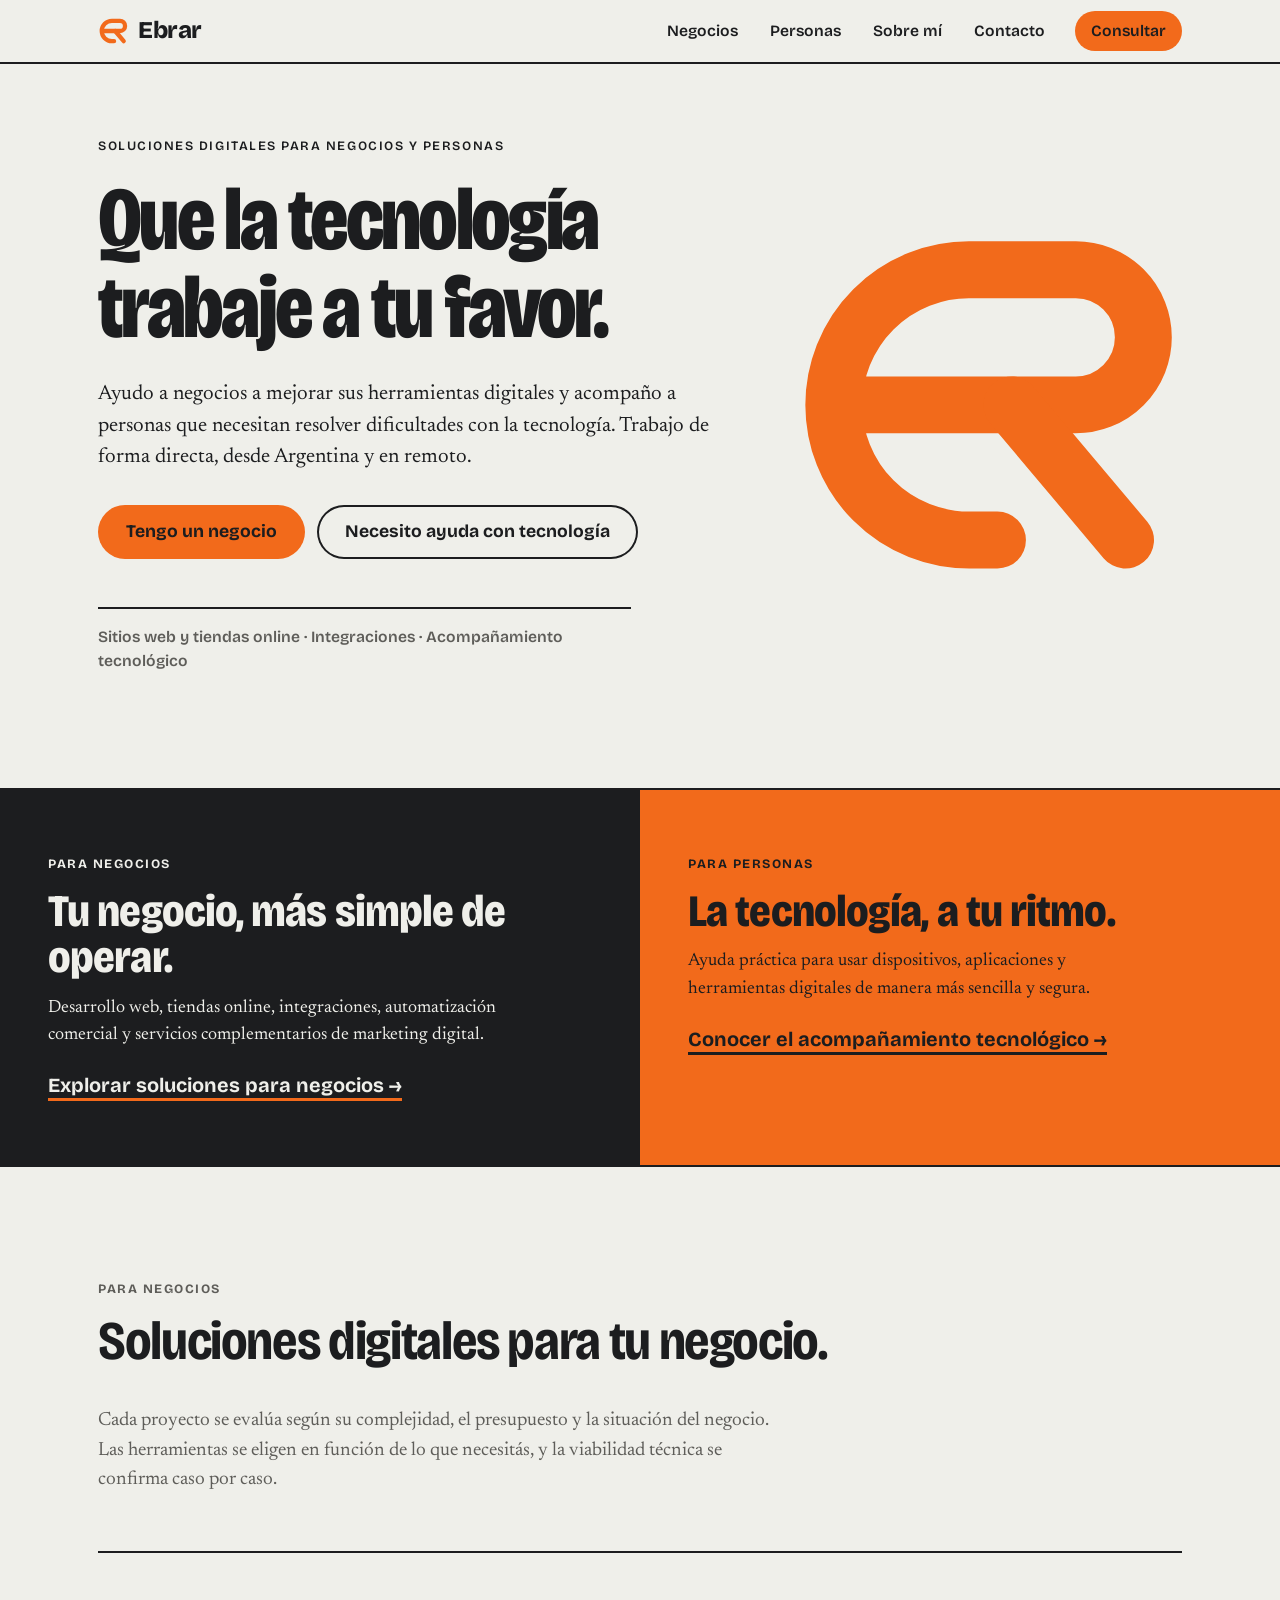
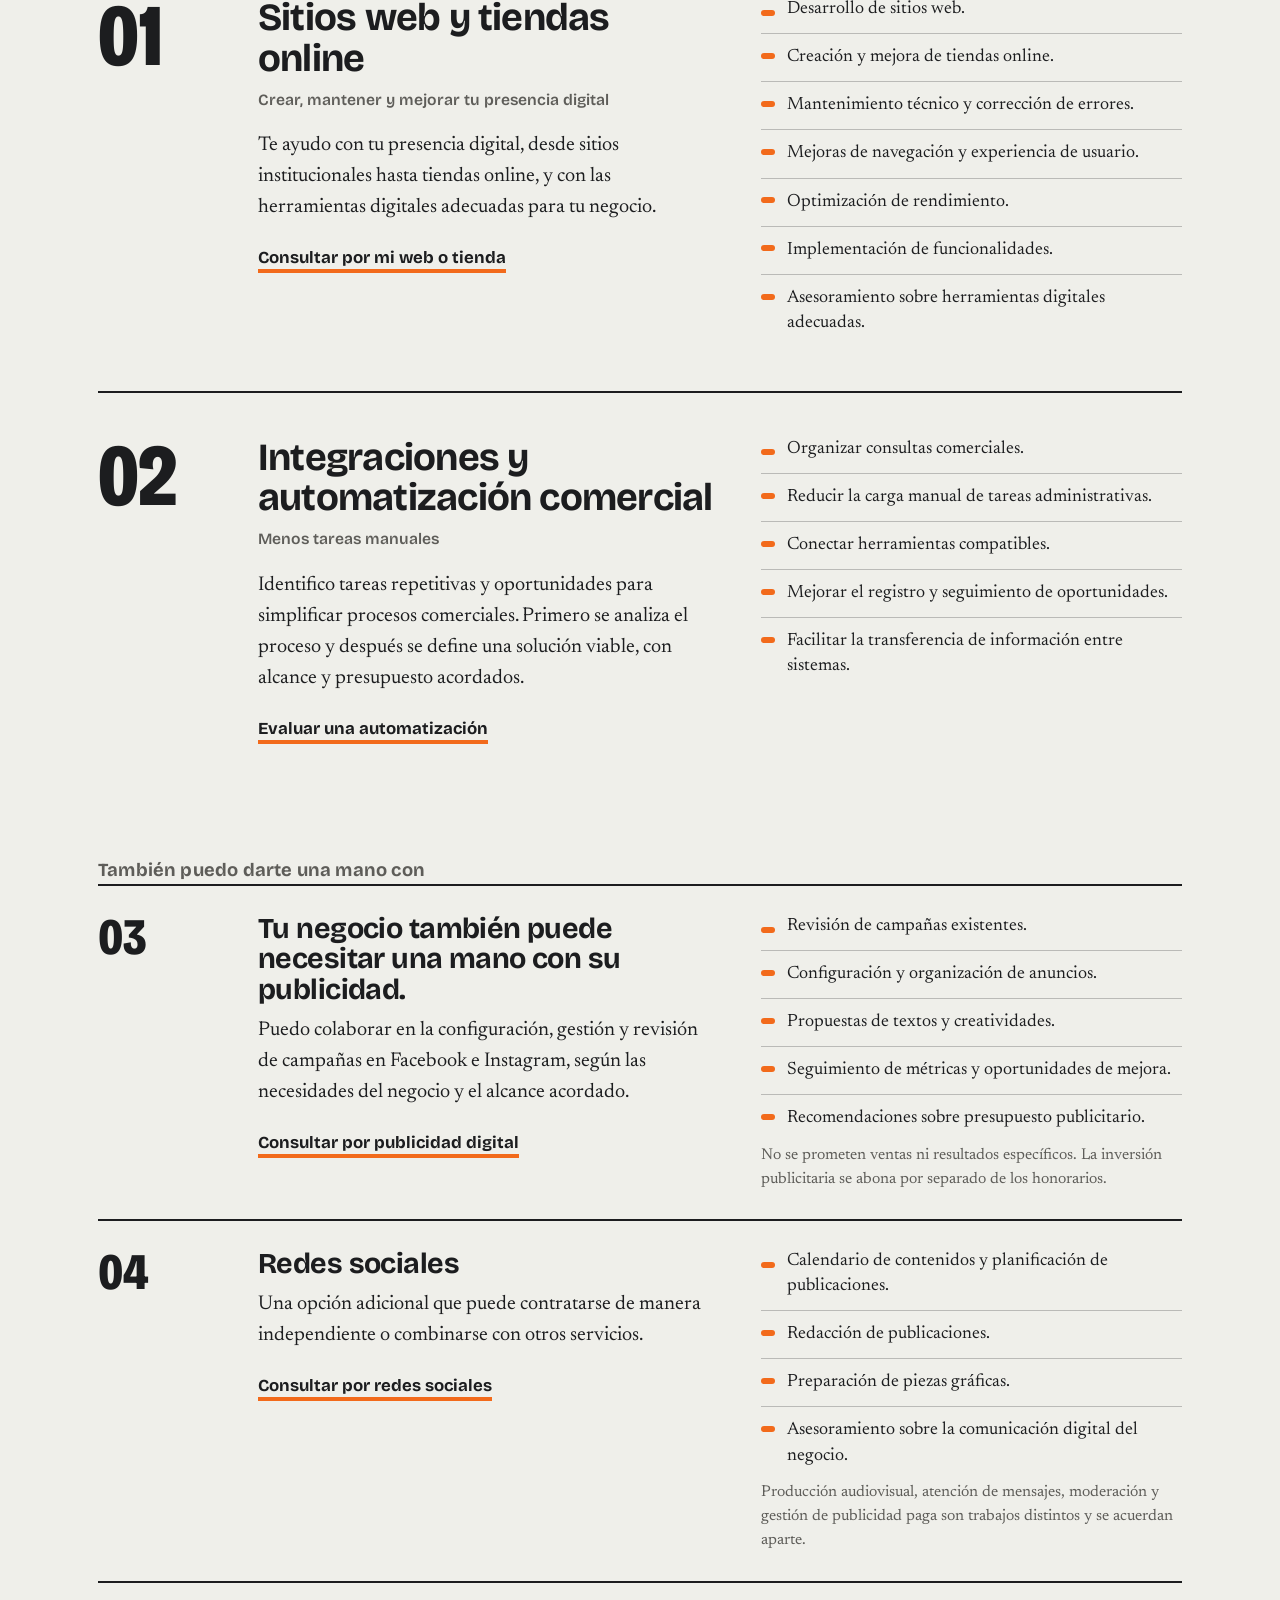
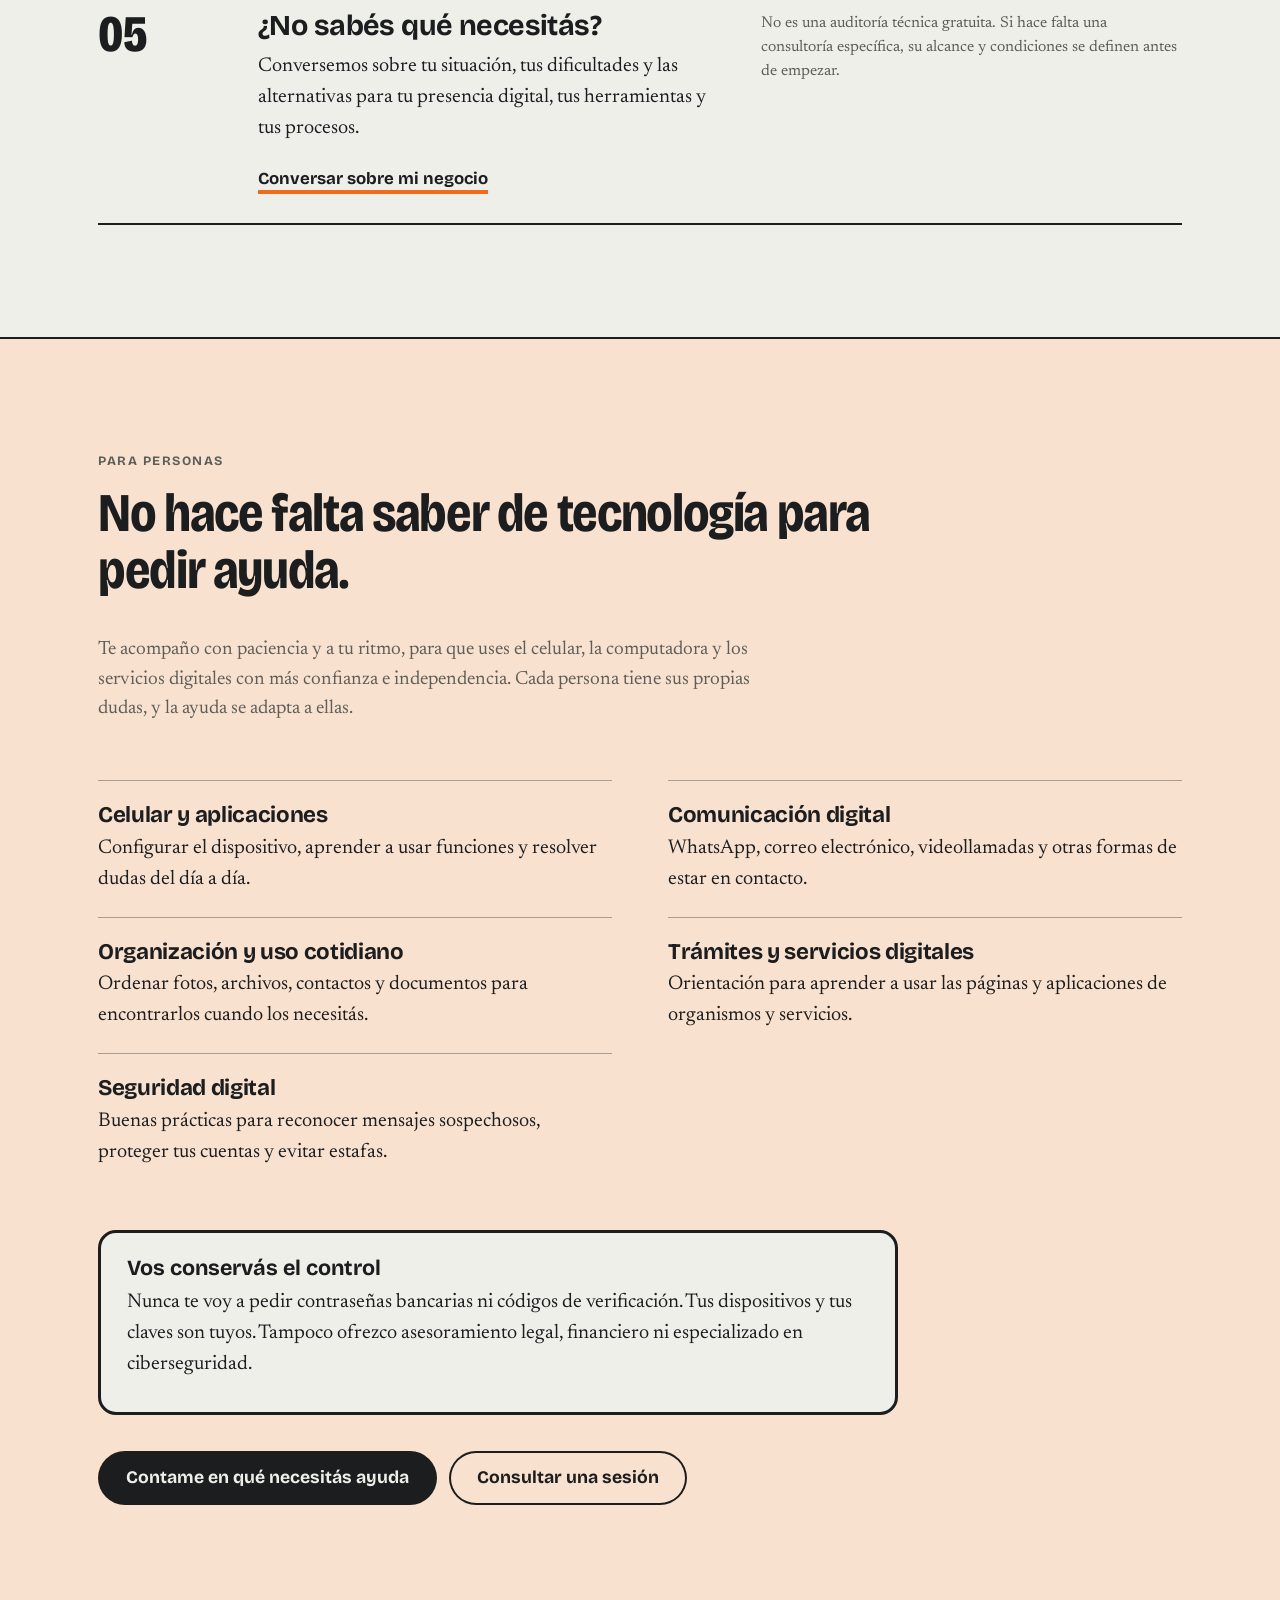
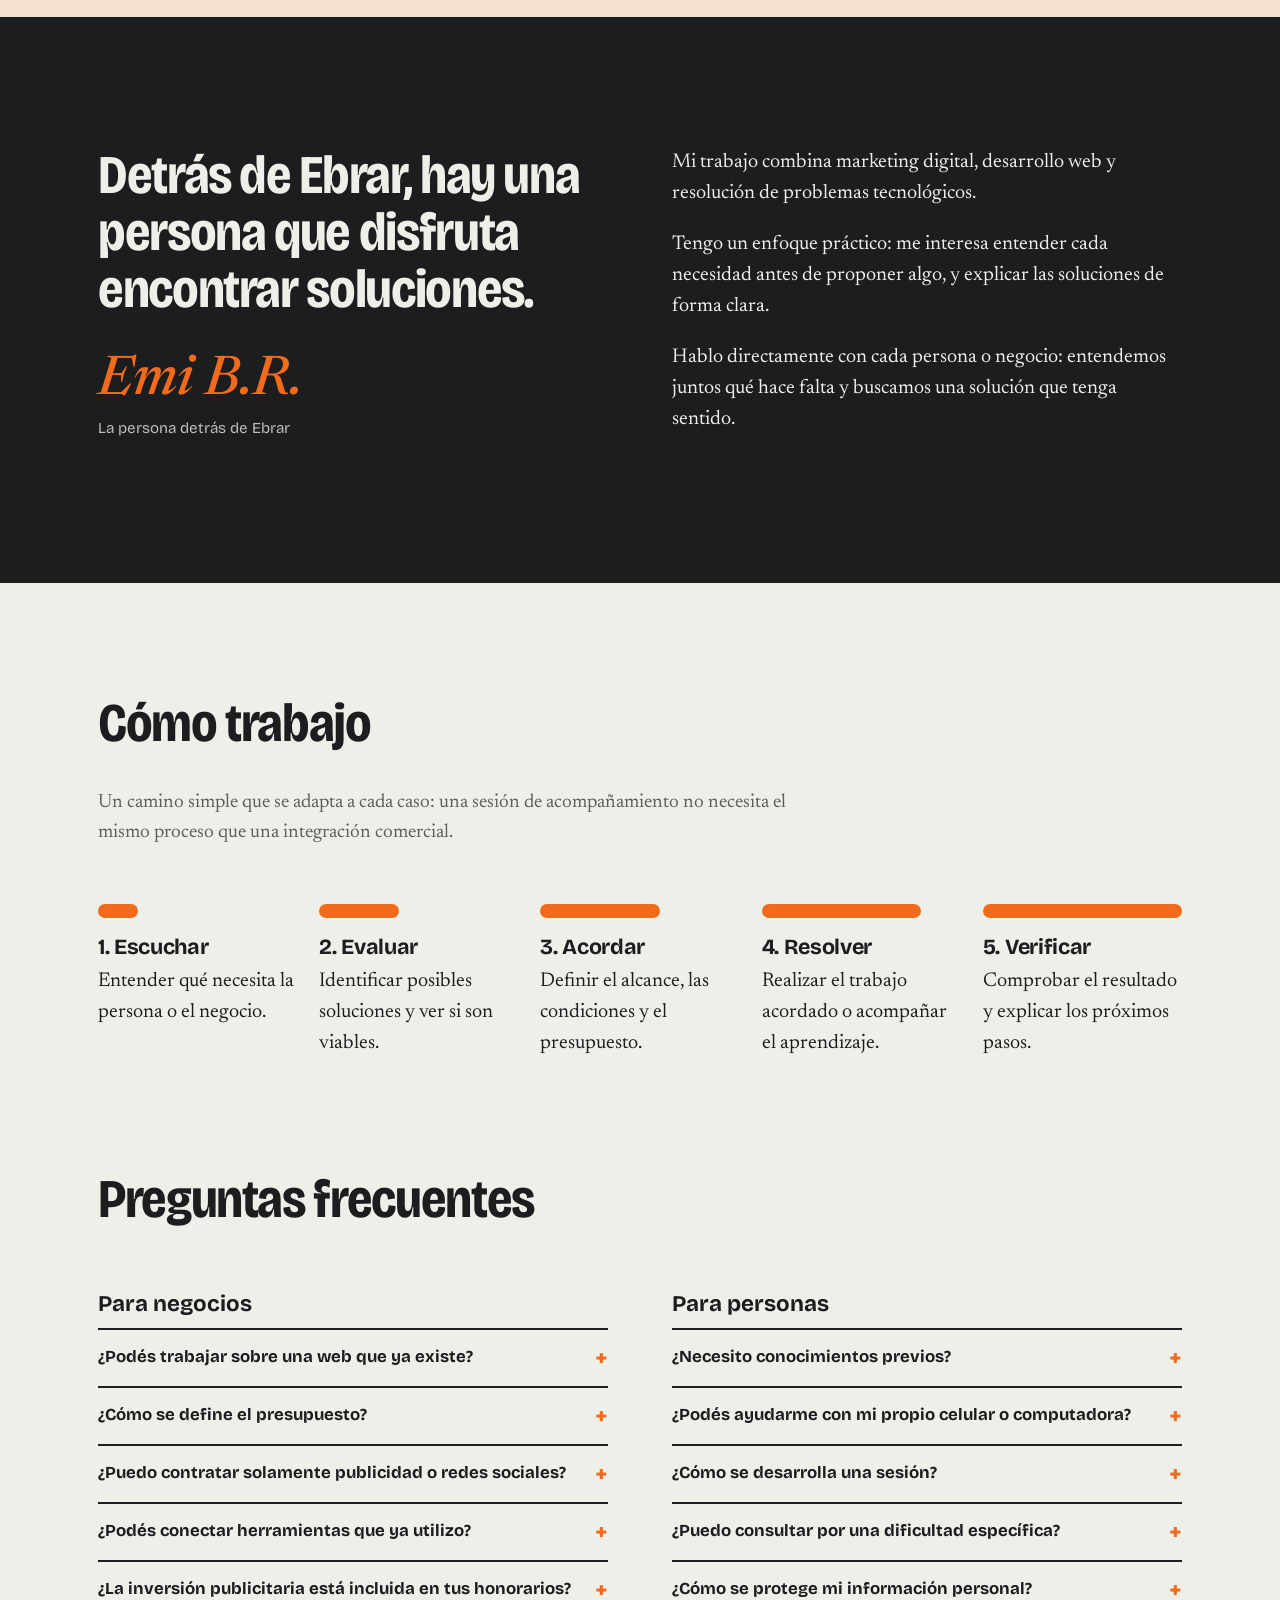
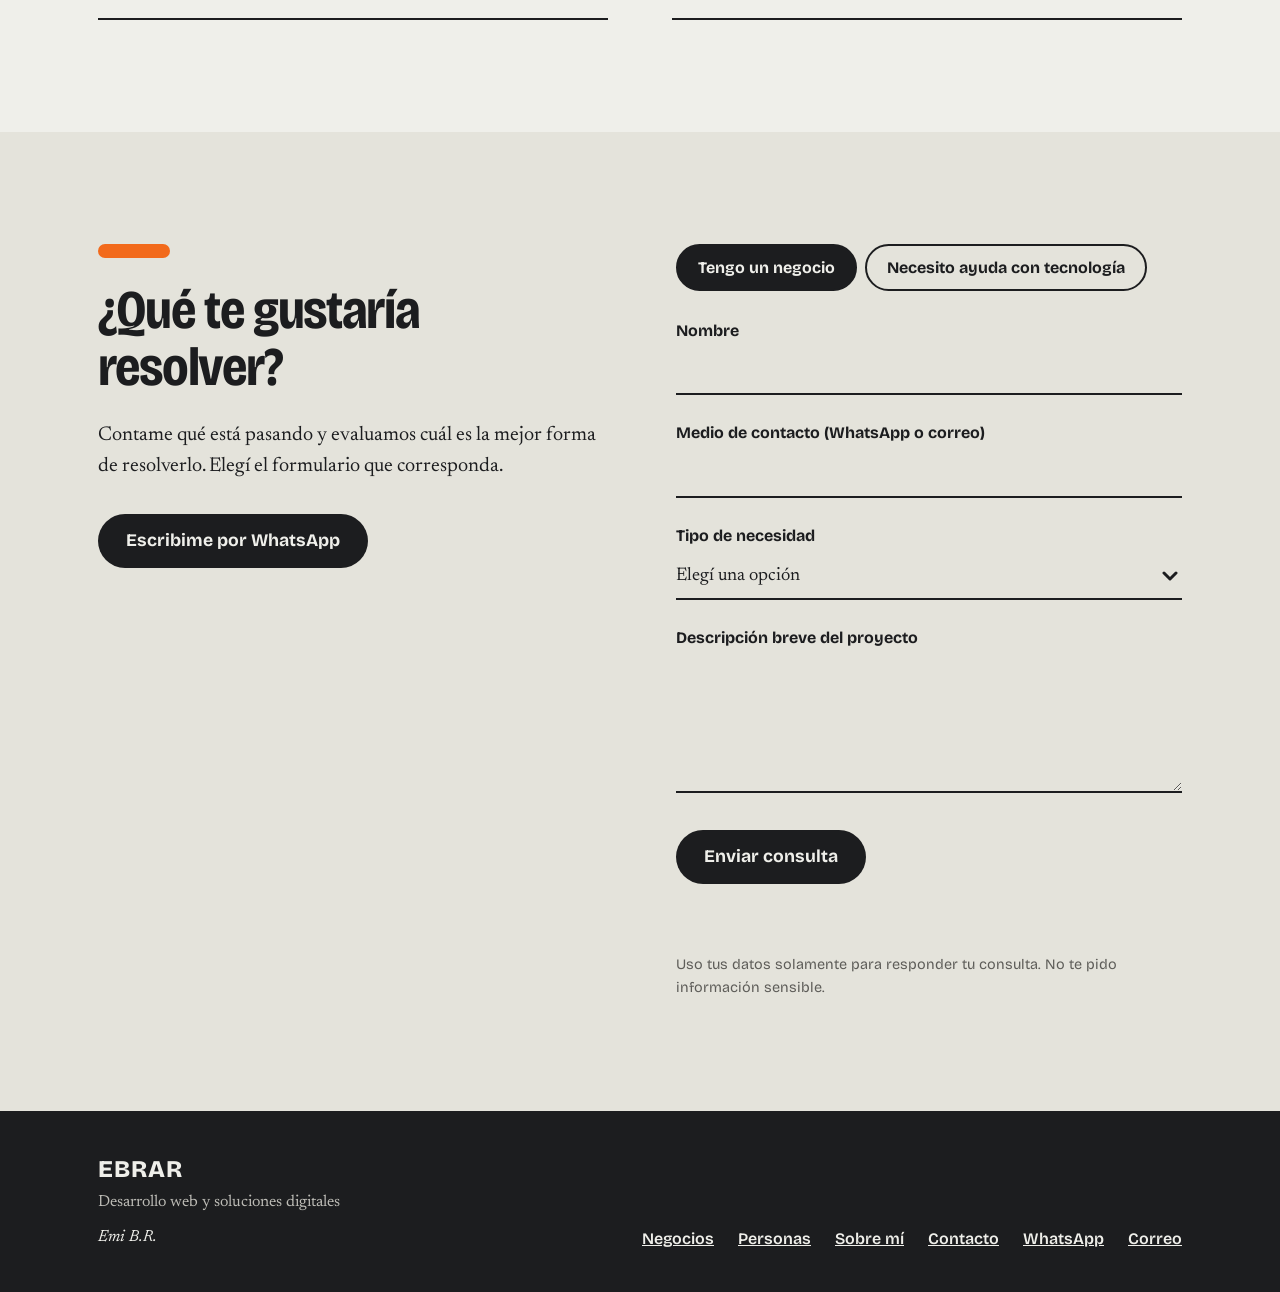
==== index.html @ 5e38d923 "Primer commit - v1" ====
<!doctype html>
<html lang="es-AR">
<head>
  <meta charset="utf-8">
  <meta name="viewport" content="width=device-width, initial-scale=1">
  <title>Ebrar | Desarrollo web y soluciones digitales</title>
  <meta name="description" content="Sitios web, tiendas online, integraciones y automatización comercial para negocios. Acompañamiento tecnológico paciente y respetuoso para personas. Trabajo directo, desde Argentina y en remoto.">
  <meta name="theme-color" content="#EFEFEA">
  <meta name="robots" content="index, follow">
  <!-- Cuando tengas el dominio definitivo, agregá: <link rel="canonical" href="https://tu-dominio"> -->

  <meta property="og:type" content="website">
  <meta property="og:locale" content="es_AR">
  <meta property="og:site_name" content="Ebrar">
  <meta property="og:title" content="Ebrar | Desarrollo web y soluciones digitales">
  <meta property="og:description" content="Que la tecnología trabaje a tu favor. Soluciones digitales para negocios y acompañamiento tecnológico para personas.">
  <meta property="og:image" content="og.png">
  <meta property="og:image:width" content="1200">
  <meta property="og:image:height" content="630">
  <meta name="twitter:card" content="summary_large_image">

  <link rel="icon" type="image/svg+xml" href="logo.svg">

  <link rel="preconnect" href="https://fonts.googleapis.com">
  <link rel="preconnect" href="https://fonts.gstatic.com" crossorigin>
  <link rel="stylesheet" href="https://fonts.googleapis.com/css2?family=Bricolage+Grotesque:opsz,wdth,wght@12..96,75..100,500..800&family=Newsreader:ital,opsz,wght@0,6..72,400..600;1,6..72,400..500&display=swap">
  <link rel="stylesheet" href="styles.css">

  <script type="application/ld+json">
  {
    "@context": "https://schema.org",
    "@type": "ProfessionalService",
    "name": "Ebrar",
    "description": "Desarrollo web y soluciones digitales para negocios, y acompañamiento tecnológico para personas.",
    "areaServed": "AR"
  }
  </script>
</head>
<body>
  <a class="skip" href="#contenido">Saltar al contenido</a>

  <header class="header">
    <div class="wrap header__inner">
      <a class="brand" href="#inicio" aria-label="Ebrar, ir al inicio">
        <svg class="brand__mark" viewBox="-4 10 112 100" aria-hidden="true" focusable="false">
          <g fill="none" stroke="currentColor" stroke-width="16" stroke-linecap="round" stroke-linejoin="round">
            <path d="M56 98H48A38 38 0 0 1 48 22H78A19 19 0 0 1 78 60H12"/>
            <path d="M60 60L92 98"/>
          </g>
        </svg>
        <span class="brand__name">Ebrar</span>
      </a>
      <button class="menu-btn" id="menu-btn" type="button" aria-expanded="false" aria-controls="nav">Menú</button>
      <nav class="nav" id="nav" aria-label="Principal">
        <a class="nav__link" href="#negocios">Negocios</a>
        <a class="nav__link" href="#personas">Personas</a>
        <a class="nav__link" href="#sobre-mi">Sobre mí</a>
        <a class="nav__link" href="#contacto">Contacto</a>
        <a class="nav__link nav__link--cta" href="#contacto">Consultar</a>
      </nav>
    </div>
  </header>

  <main id="contenido">

    <section class="hero wrap" id="inicio" aria-labelledby="titulo-hero">
      <svg class="hero__mark mark" viewBox="-4 10 112 100" aria-hidden="true" focusable="false">
        <g fill="none" stroke="currentColor" stroke-width="16" stroke-linecap="round" stroke-linejoin="round">
          <path class="mark__a" pathLength="1" d="M56 98H48A38 38 0 0 1 48 22H78A19 19 0 0 1 78 60H12"/>
          <path class="mark__b" pathLength="1" d="M60 60L92 98"/>
        </g>
      </svg>

      <div class="hero__text">
        <p class="descriptor">Soluciones digitales para negocios y personas</p>
        <h1 class="hero__title" id="titulo-hero">Que la tecnología trabaje a tu favor.</h1>
        <p class="lede">Ayudo a negocios a mejorar sus herramientas digitales y acompaño a personas que necesitan resolver dificultades con la tecnología. Trabajo de forma directa, desde Argentina y en remoto.</p>
        <div class="hero__ctas">
          <a class="btn btn--primary" href="#negocios">Tengo un negocio</a>
          <a class="btn btn--outline" href="#personas">Necesito ayuda con tecnología</a>
        </div>
        <p class="capabilities">Sitios web y tiendas online · Integraciones · Acompañamiento tecnológico</p>
      </div>
    </section>

    <section class="chooser" aria-label="¿Qué necesitás?">
      <a class="chooser__item chooser__item--biz" href="#negocios">
        <span class="chooser__tag">Para negocios</span>
        <span class="chooser__title">Tu negocio, más simple de operar.</span>
        <span class="chooser__text">Desarrollo web, tiendas online, integraciones, automatización comercial y servicios complementarios de marketing digital.</span>
        <span class="chooser__cta">Explorar soluciones para negocios →</span>
      </a>
      <a class="chooser__item chooser__item--ppl" href="#personas">
        <span class="chooser__tag">Para personas</span>
        <span class="chooser__title">La tecnología, a tu ritmo.</span>
        <span class="chooser__text">Ayuda práctica para usar dispositivos, aplicaciones y herramientas digitales de manera más sencilla y segura.</span>
        <span class="chooser__cta">Conocer el acompañamiento tecnológico →</span>
      </a>
    </section>

    <section class="section" id="negocios" aria-labelledby="titulo-negocios">
      <div class="wrap">
        <p class="kicker">Para negocios</p>
        <h2 class="section__title" id="titulo-negocios">Soluciones digitales para tu negocio.</h2>
        <p class="section__intro">Cada proyecto se evalúa según su complejidad, el presupuesto y la situación del negocio. Las herramientas se eligen en función de lo que necesitás, y la viabilidad técnica se confirma caso por caso.</p>

        <article class="service">
          <p class="service__num" aria-hidden="true">01</p>
          <div class="service__main">
            <h3 class="service__title">Sitios web y tiendas online</h3>
            <p class="service__kind">Crear, mantener y mejorar tu presencia digital</p>
            <p>Te ayudo con tu presencia digital, desde sitios institucionales hasta tiendas online, y con las herramientas digitales adecuadas para tu negocio.</p>
            <a class="link" href="#contacto" data-pick="negocios" data-need="web">Consultar por mi web o tienda</a>
          </div>
          <ul class="service__list" aria-label="Qué puede incluir, según el proyecto">
            <li>Desarrollo de sitios web.</li>
            <li>Creación y mejora de tiendas online.</li>
            <li>Mantenimiento técnico y corrección de errores.</li>
            <li>Mejoras de navegación y experiencia de usuario.</li>
            <li>Optimización de rendimiento.</li>
            <li>Implementación de funcionalidades.</li>
            <li>Asesoramiento sobre herramientas digitales adecuadas.</li>
          </ul>
        </article>

        <article class="service">
          <p class="service__num" aria-hidden="true">02</p>
          <div class="service__main">
            <h3 class="service__title">Integraciones y automatización comercial</h3>
            <p class="service__kind">Menos tareas manuales</p>
            <p>Identifico tareas repetitivas y oportunidades para simplificar procesos comerciales. Primero se analiza el proceso y después se define una solución viable, con alcance y presupuesto acordados.</p>
            <a class="link" href="#contacto" data-pick="negocios" data-need="integraciones">Evaluar una automatización</a>
          </div>
          <ul class="service__list" aria-label="Ejemplos de lo que se puede evaluar">
            <li>Organizar consultas comerciales.</li>
            <li>Reducir la carga manual de tareas administrativas.</li>
            <li>Conectar herramientas compatibles.</li>
            <li>Mejorar el registro y seguimiento de oportunidades.</li>
            <li>Facilitar la transferencia de información entre sistemas.</li>
          </ul>
        </article>

        <h3 class="subhead">También puedo darte una mano con</h3>

        <article class="service service--minor">
          <p class="service__num" aria-hidden="true">03</p>
          <div class="service__main">
            <h3 class="service__title">Tu negocio también puede necesitar una mano con su publicidad.</h3>
            <p>Puedo colaborar en la configuración, gestión y revisión de campañas en Facebook e Instagram, según las necesidades del negocio y el alcance acordado.</p>
            <a class="link" href="#contacto" data-pick="negocios" data-need="publicidad">Consultar por publicidad digital</a>
          </div>
          <div>
            <ul class="service__list" aria-label="Qué puede incluir">
              <li>Revisión de campañas existentes.</li>
              <li>Configuración y organización de anuncios.</li>
              <li>Propuestas de textos y creatividades.</li>
              <li>Seguimiento de métricas y oportunidades de mejora.</li>
              <li>Recomendaciones sobre presupuesto publicitario.</li>
            </ul>
            <p class="fineprint">No se prometen ventas ni resultados específicos. La inversión publicitaria se abona por separado de los honorarios.</p>
          </div>
        </article>

        <article class="service service--minor">
          <p class="service__num" aria-hidden="true">04</p>
          <div class="service__main">
            <h3 class="service__title">Redes sociales</h3>
            <p>Una opción adicional que puede contratarse de manera independiente o combinarse con otros servicios.</p>
            <a class="link" href="#contacto" data-pick="negocios" data-need="redes">Consultar por redes sociales</a>
          </div>
          <div>
            <ul class="service__list" aria-label="Qué puede incluir, según el acuerdo">
              <li>Calendario de contenidos y planificación de publicaciones.</li>
              <li>Redacción de publicaciones.</li>
              <li>Preparación de piezas gráficas.</li>
              <li>Asesoramiento sobre la comunicación digital del negocio.</li>
            </ul>
            <p class="fineprint">Producción audiovisual, atención de mensajes, moderación y gestión de publicidad paga son trabajos distintos y se acuerdan aparte.</p>
          </div>
        </article>

        <article class="service service--minor">
          <p class="service__num" aria-hidden="true">05</p>
          <div class="service__main">
            <h3 class="service__title">¿No sabés qué necesitás?</h3>
            <p>Conversemos sobre tu situación, tus dificultades y las alternativas para tu presencia digital, tus herramientas y tus procesos.</p>
            <a class="link" href="#contacto" data-pick="negocios" data-need="consultoria">Conversar sobre mi negocio</a>
          </div>
          <p class="fineprint">No es una auditoría técnica gratuita. Si hace falta una consultoría específica, su alcance y condiciones se definen antes de empezar.</p>
        </article>
      </div>
    </section>

    <section class="people" id="personas" aria-labelledby="titulo-personas">
      <div class="wrap">
        <p class="kicker">Para personas</p>
        <h2 class="section__title" id="titulo-personas">No hace falta saber de tecnología para pedir ayuda.</h2>
        <p class="section__intro">Te acompaño con paciencia y a tu ritmo, para que uses el celular, la computadora y los servicios digitales con más confianza e independencia. Cada persona tiene sus propias dudas, y la ayuda se adapta a ellas.</p>

        <ul class="topics">
          <li><h3>Celular y aplicaciones</h3><p>Configurar el dispositivo, aprender a usar funciones y resolver dudas del día a día.</p></li>
          <li><h3>Comunicación digital</h3><p>WhatsApp, correo electrónico, videollamadas y otras formas de estar en contacto.</p></li>
          <li><h3>Organización y uso cotidiano</h3><p>Ordenar fotos, archivos, contactos y documentos para encontrarlos cuando los necesitás.</p></li>
          <li><h3>Trámites y servicios digitales</h3><p>Orientación para aprender a usar las páginas y aplicaciones de organismos y servicios.</p></li>
          <li><h3>Seguridad digital</h3><p>Buenas prácticas para reconocer mensajes sospechosos, proteger tus cuentas y evitar estafas.</p></li>
        </ul>

        <div class="control">
          <h3>Vos conservás el control</h3>
          <p>Nunca te voy a pedir contraseñas bancarias ni códigos de verificación. Tus dispositivos y tus claves son tuyos. Tampoco ofrezco asesoramiento legal, financiero ni especializado en ciberseguridad.</p>
          <p id="modalidad-info" hidden></p>
        </div>

        <div class="hero__ctas">
          <a class="btn btn--dark" href="#contacto" data-pick="personas">Contame en qué necesitás ayuda</a>
          <a class="btn btn--outline" href="#contacto" data-pick="personas">Consultar una sesión</a>
        </div>
      </div>
    </section>

    <section class="about" id="sobre-mi" aria-labelledby="titulo-sobre-mi">
      <div class="wrap about__inner">
        <div class="about__head">
          <h2 class="section__title section__title--light" id="titulo-sobre-mi">Detrás de Ebrar, hay una persona que disfruta encontrar soluciones.</h2>
          <p class="signature" aria-label="Emi B.R., la persona detrás de Ebrar">Emi B.R.</p>
          <p class="signature__note">La persona detrás de Ebrar</p>
        </div>
        <div class="about__body">
          <p>Mi trabajo combina marketing digital, desarrollo web y resolución de problemas tecnológicos.</p>
          <p>Tengo un enfoque práctico: me interesa entender cada necesidad antes de proponer algo, y explicar las soluciones de forma clara.</p>
          <p>Hablo directamente con cada persona o negocio: entendemos juntos qué hace falta y buscamos una solución que tenga sentido.</p>
        </div>
      </div>
    </section>

    <section class="section" id="como-trabajo" aria-labelledby="titulo-como">
      <div class="wrap">
        <h2 class="section__title" id="titulo-como">Cómo trabajo</h2>
        <p class="section__intro">Un camino simple que se adapta a cada caso: una sesión de acompañamiento no necesita el mismo proceso que una integración comercial.</p>
        <ol class="steps">
          <li class="step step--1"><span class="step__bar" aria-hidden="true"></span><h3 class="step__title">1. Escuchar</h3><p>Entender qué necesita la persona o el negocio.</p></li>
          <li class="step step--2"><span class="step__bar" aria-hidden="true"></span><h3 class="step__title">2. Evaluar</h3><p>Identificar posibles soluciones y ver si son viables.</p></li>
          <li class="step step--3"><span class="step__bar" aria-hidden="true"></span><h3 class="step__title">3. Acordar</h3><p>Definir el alcance, las condiciones y el presupuesto.</p></li>
          <li class="step step--4"><span class="step__bar" aria-hidden="true"></span><h3 class="step__title">4. Resolver</h3><p>Realizar el trabajo acordado o acompañar el aprendizaje.</p></li>
          <li class="step step--5"><span class="step__bar" aria-hidden="true"></span><h3 class="step__title">5. Verificar</h3><p>Comprobar el resultado y explicar los próximos pasos.</p></li>
        </ol>
      </div>
    </section>

    <section class="faq" id="preguntas" aria-labelledby="titulo-faq">
      <div class="wrap">
        <h2 class="section__title" id="titulo-faq">Preguntas frecuentes</h2>
        <div class="faq__cols">
          <div>
            <h3 class="faq__group">Para negocios</h3>
            <details><summary>¿Podés trabajar sobre una web que ya existe?</summary><p>En general, sí. Primero reviso cómo está hecha y qué necesitás, y te cuento si es viable y con qué alcance.</p></details>
            <details><summary>¿Cómo se define el presupuesto?</summary><p>Después de entender tu necesidad, acordamos alcance y presupuesto antes de empezar. Depende de cada proyecto.</p></details>
            <details><summary>¿Puedo contratar solamente publicidad o redes sociales?</summary><p>Sí. Son servicios adicionales que pueden contratarse por separado o combinarse con otros, según lo que acordemos.</p></details>
            <details><summary>¿Podés conectar herramientas que ya utilizo?</summary><p>Depende de las herramientas, sus permisos y lo que necesites lograr. Lo evalúo con vos y te digo con honestidad si es viable.</p></details>
            <details><summary>¿La inversión publicitaria está incluida en tus honorarios?</summary><p>No. La inversión en anuncios se abona por separado de los honorarios profesionales.</p></details>
          </div>
          <div>
            <h3 class="faq__group">Para personas</h3>
            <details><summary>¿Necesito conocimientos previos?</summary><p>No. Partimos de lo que sabés hoy y avanzamos a tu ritmo.</p></details>
            <details><summary>¿Podés ayudarme con mi propio celular o computadora?</summary><p>Sí, esa es la idea: trabajar con tu dispositivo y tus aplicaciones, para que aprendas a usarlos vos.</p></details>
            <details><summary>¿Cómo se desarrolla una sesión?</summary><p>El contenido se adapta a lo que necesitás. Antes de empezar coordinamos qué querés resolver y cómo vamos a trabajar.</p></details>
            <details><summary>¿Puedo consultar por una dificultad específica?</summary><p>Sí. Contame qué te está pasando y vemos si puedo ayudarte.</p></details>
            <details><summary>¿Cómo se protege mi información personal?</summary><p>Solo te pido los datos mínimos para contactarte. No necesito tus contraseñas ni códigos de verificación, y vos mantenés el control de tus cuentas y dispositivos.</p></details>
          </div>
        </div>
      </div>
    </section>

    <section class="contact" id="contacto" aria-labelledby="titulo-contacto">
      <div class="wrap contact__inner">
        <div class="contact__intro">
          <h2 class="section__title" id="titulo-contacto">¿Qué te gustaría resolver?</h2>
          <p class="contact__text">Contame qué está pasando y evaluamos cuál es la mejor forma de resolverlo. Elegí el formulario que corresponda.</p>
          <a class="btn btn--dark" id="cta-contacto" href="#formulario" hidden>Escribime por WhatsApp</a>
        </div>

        <div class="forms" id="formulario">
          <div class="tabs" role="tablist" aria-label="Tipo de consulta">
            <button class="tab" type="button" role="tab" id="tab-negocios" aria-selected="true" aria-controls="panel-negocios">Tengo un negocio</button>
            <button class="tab" type="button" role="tab" id="tab-personas" aria-selected="false" aria-controls="panel-personas" tabindex="-1">Necesito ayuda con tecnología</button>
          </div>

          <div role="tabpanel" id="panel-negocios" aria-labelledby="tab-negocios">
            <form class="form" id="form-negocios" data-kind="negocios" novalidate>
              <div class="field">
                <label class="field__label" for="negocios-name">Nombre</label>
                <input class="field__input" id="negocios-name" name="name" type="text" autocomplete="name" maxlength="80" required>
                <p class="field__error" id="negocios-e-name" hidden></p>
              </div>
              <div class="field">
                <label class="field__label" for="negocios-contact">Medio de contacto (WhatsApp o correo)</label>
                <input class="field__input" id="negocios-contact" name="contact" type="text" autocomplete="email" maxlength="120" required>
                <p class="field__error" id="negocios-e-contact" hidden></p>
              </div>
              <div class="field">
                <label class="field__label" for="negocios-need">Tipo de necesidad</label>
                <select class="field__input" id="negocios-need" name="need" required>
                  <option value="">Elegí una opción</option>
                  <option value="web">Sitio web o tienda online</option>
                  <option value="integraciones">Integraciones y automatización</option>
                  <option value="publicidad">Publicidad digital</option>
                  <option value="redes">Redes sociales</option>
                  <option value="consultoria">Consultoría digital</option>
                  <option value="otra">Otra necesidad</option>
                </select>
                <p class="field__error" id="negocios-e-need" hidden></p>
              </div>
              <div class="field">
                <label class="field__label" for="negocios-message">Descripción breve del proyecto</label>
                <textarea class="field__input field__input--area" id="negocios-message" name="message" rows="4" maxlength="2000" required></textarea>
                <p class="field__error" id="negocios-e-message" hidden></p>
              </div>
              <div class="trap" aria-hidden="true">
                <label for="negocios-web">No completar este campo</label>
                <input id="negocios-web" name="web" type="text" tabindex="-1" autocomplete="off">
              </div>
              <button class="btn btn--dark" type="submit">Enviar consulta</button>
              <p class="form__status" id="negocios-status" role="status" aria-live="polite"></p>
            </form>
          </div>

          <div role="tabpanel" id="panel-personas" aria-labelledby="tab-personas" hidden>
            <form class="form" id="form-personas" data-kind="personas" novalidate>
              <div class="field">
                <label class="field__label" for="personas-name">Nombre</label>
                <input class="field__input" id="personas-name" name="name" type="text" autocomplete="name" maxlength="80" required>
                <p class="field__error" id="personas-e-name" hidden></p>
              </div>
              <div class="field">
                <label class="field__label" for="personas-contact">Medio de contacto (WhatsApp o correo)</label>
                <input class="field__input" id="personas-contact" name="contact" type="text" autocomplete="email" maxlength="120" required>
                <p class="field__error" id="personas-e-contact" hidden></p>
              </div>
              <div class="field">
                <label class="field__label" for="personas-message">Contame qué dificultad tenés</label>
                <textarea class="field__input field__input--area" id="personas-message" name="message" rows="4" maxlength="2000" required aria-describedby="personas-hint"></textarea>
                <p class="field__hint" id="personas-hint">Por favor, no escribas contraseñas, códigos ni datos bancarios.</p>
                <p class="field__error" id="personas-e-message" hidden></p>
              </div>
              <div class="field" id="modalidad-field" hidden>
                <label class="field__label" for="personas-mode">Modalidad preferida</label>
                <select class="field__input" id="personas-mode" name="mode"><option value="">Sin preferencia</option></select>
              </div>
              <div class="trap" aria-hidden="true">
                <label for="personas-web">No completar este campo</label>
                <input id="personas-web" name="web" type="text" tabindex="-1" autocomplete="off">
              </div>
              <button class="btn btn--dark" type="submit">Enviar consulta</button>
              <p class="form__status" id="personas-status" role="status" aria-live="polite"></p>
            </form>
          </div>
          <p class="field__hint">Uso tus datos solamente para responder tu consulta. No te pido información sensible.</p>
        </div>
      </div>
    </section>

  </main>

  <footer class="footer">
    <div class="wrap footer__inner">
      <div>
        <p class="footer__brand">EBRAR</p>
        <p>Desarrollo web y soluciones digitales</p>
        <p class="footer__sign">Emi B.R.</p>
      </div>
      <nav class="footer__nav" aria-label="Pie de página">
        <a href="#negocios">Negocios</a>
        <a href="#personas">Personas</a>
        <a href="#sobre-mi">Sobre mí</a>
        <a href="#contacto">Contacto</a>
        <a href="#" id="foot-wa" hidden rel="noopener" target="_blank">WhatsApp</a>
        <a href="#" id="foot-mail" hidden>Correo</a>
      </nav>
    </div>
  </footer>

  <script src="config.js"></script>
  <script src="main.js"></script>
</body>
</html>
---- styles.css ----
/* Ebrar — landing editorial. Sin dependencias, sin build. */

:root {
  --paper: #EFEFEA;
  --ink: #1C1D1F;
  --orange: #F26A1B;
  --muted: #5E5D59;
  --muted-on-ink: #BDBCB6;
  --line: rgba(28, 29, 31, 0.9);

  --font-display: "Bricolage Grotesque", "Arial Narrow", system-ui, sans-serif;
  --font-text: "Newsreader", Georgia, "Times New Roman", serif;

  --gutter: clamp(20px, 5vw, 48px);
  --maxw: 1180px;
  --header-h: 64px;
  --focus: var(--ink);
}

*, *::before, *::after { box-sizing: border-box; }

html {
  scroll-behavior: smooth;
  scroll-padding-top: calc(var(--header-h) + 12px);
  -webkit-text-size-adjust: 100%;
}

body {
  margin: 0;
  background: var(--paper);
  color: var(--ink);
  font-family: var(--font-text);
  font-size: 1.1875rem;
  line-height: 1.55;
  text-rendering: optimizeLegibility;
  -webkit-font-smoothing: antialiased;
}

p { margin: 0 0 1em; }
h1, h2, h3 { margin: 0; font-family: var(--font-display); font-weight: 700; line-height: 1.05; }
ul, ol { margin: 0; padding: 0; list-style: none; }
a { color: inherit; }

:focus-visible {
  outline: 3px solid var(--focus);
  outline-offset: 3px;
  border-radius: 2px;
}

.wrap {
  width: 100%;
  max-width: var(--maxw);
  margin-inline: auto;
  padding-inline: var(--gutter);
}

.skip {
  position: absolute;
  left: 12px;
  top: -80px;
  z-index: 100;
  padding: 10px 16px;
  background: var(--ink);
  color: var(--paper);
  font-family: var(--font-display);
}
.skip:focus { top: 12px; }

/* ---------- Encabezado ---------- */

.header {
  position: sticky;
  top: 0;
  z-index: 50;
  height: var(--header-h);
  background: var(--paper);
  border-bottom: 2px solid var(--ink);
}

.header__inner {
  height: 100%;
  display: flex;
  align-items: center;
  justify-content: space-between;
  gap: 12px;
}

.brand {
  display: inline-flex;
  align-items: center;
  gap: 10px;
  text-decoration: none;
  color: var(--orange);
}
.brand__mark { width: 30px; height: 28px; flex: none; }
.brand__name {
  font-family: var(--font-display);
  font-weight: 800;
  font-size: 1.5rem;
  letter-spacing: -0.02em;
  color: var(--ink);
}

.nav { display: flex; align-items: center; gap: clamp(12px, 3vw, 28px); }
.nav__link {
  font-family: var(--font-display);
  font-weight: 600;
  font-size: 0.98rem;
  text-decoration: none;
  white-space: nowrap;
  padding: 6px 2px;
}
.nav__link:hover { text-decoration: underline; text-underline-offset: 5px; text-decoration-thickness: 2px; }
.nav__link--cta {
  background: var(--orange);
  padding: 8px 16px;
  border-radius: 999px;
}
.nav__link--cta:hover { background: var(--ink); color: var(--paper); text-decoration: none; }

/* ---------- Botones y enlaces ---------- */

.btn {
  display: inline-block;
  font-family: var(--font-display);
  font-weight: 700;
  font-size: 1.1rem;
  line-height: 1;
  text-decoration: none;
  padding: 18px 28px;
  border: 0;
  border-radius: 999px;
  cursor: pointer;
  transition: background-color 0.15s ease, color 0.15s ease;
}
.btn--primary { background: var(--orange); color: var(--ink); }
.btn--primary:hover { background: var(--ink); color: var(--paper); }
.btn--dark { background: var(--ink); color: var(--paper); }
.btn--dark:hover { background: #3B3C40; color: var(--paper); }
.btn[disabled] { opacity: 0.55; cursor: not-allowed; }
.btn[disabled]:hover { background: var(--ink); color: var(--paper); }

.link {
  display: inline-block;
  font-family: var(--font-display);
  font-weight: 700;
  font-size: 1.05rem;
  text-decoration: underline;
  text-decoration-color: var(--orange);
  text-decoration-thickness: 4px;
  text-underline-offset: 6px;
}
.link:hover { text-decoration-color: var(--ink); }

/* ---------- Hero ---------- */

.hero {
  display: grid;
  gap: 28px;
  padding-top: clamp(28px, 6vw, 72px);
  padding-bottom: clamp(56px, 9vw, 120px);
}

.hero__mark {
  width: clamp(120px, 30vw, 190px);
  color: var(--orange);
}

.descriptor {
  margin-bottom: 20px;
  font-family: var(--font-display);
  font-weight: 600;
  font-size: 0.8rem;
  letter-spacing: 0.12em;
  text-transform: uppercase;
}

.hero__title {
  font-size: clamp(2.7rem, 10.5vw, 6.4rem);
  font-weight: 800;
  font-variation-settings: "wdth" 80;
  letter-spacing: -0.03em;
  line-height: 0.98;
  margin-bottom: 28px;
}

.lede { max-width: 34em; font-size: 1.3rem; line-height: 1.5; margin-bottom: 32px; }

.capabilities {
  margin: 48px 0 0;
  padding-top: 16px;
  border-top: 2px solid var(--ink);
  max-width: 34em;
  font-family: var(--font-display);
  font-weight: 600;
  font-size: 0.98rem;
  color: var(--muted);
}

/* La marca se dibuja una sola vez al cargar. */
.mark__a, .mark__b {
  stroke-dasharray: 1 2;
  stroke-dashoffset: 1.1;
  animation: draw 1.3s cubic-bezier(0.6, 0.05, 0.2, 1) forwards;
}
.mark__b { animation-delay: 0.85s; }

@keyframes draw {
  to { stroke-dashoffset: 0; }
}

/* ---------- Secciones comunes ---------- */

.section { padding-block: clamp(56px, 9vw, 112px); }

.section__title {
  font-size: clamp(1.9rem, 5.2vw, 3.4rem);
  font-variation-settings: "wdth" 85;
  letter-spacing: -0.025em;
  max-width: 17em;
  margin-bottom: clamp(32px, 6vw, 64px);
}
.section__title--light { color: var(--paper); margin-bottom: 24px; }

/* ---------- Servicios ---------- */

.service {
  display: grid;
  gap: 20px;
  padding-block: 32px;
  border-top: 2px solid var(--ink);
}
.service:last-of-type { border-bottom: 2px solid var(--ink); }

.service__num {
  margin: 0;
  font-family: var(--font-display);
  font-weight: 800;
  font-size: clamp(3rem, 9vw, 5.5rem);
  font-variation-settings: "wdth" 80;
  line-height: 0.9;
}

.service__title { font-size: clamp(1.7rem, 4vw, 2.4rem); margin-bottom: 10px; letter-spacing: -0.02em; }
.service__kind { font-family: var(--font-display); font-weight: 600; font-size: 0.98rem; color: var(--muted); margin-bottom: 18px; }
.service__main p:not(.service__kind) { max-width: 30em; }

.service__list li {
  padding: 11px 0 11px 26px;
  border-top: 1px solid rgba(28, 29, 31, 0.25);
  position: relative;
  font-size: 1.08rem;
  line-height: 1.4;
}
.service__list li:first-child { border-top: 0; padding-top: 0; }
.service__list li::before {
  content: "";
  position: absolute;
  left: 0;
  top: 1.05em;
  width: 14px;
  height: 6px;
  border-radius: 6px;
  background: var(--orange);
}
.service__list li:first-child::before { top: 0.7em; }

.fineprint {
  max-width: 40em;
  margin: 28px 0 0;
  font-size: 1rem;
  color: var(--muted);
}

/* ---------- Sobre mí ---------- */

.about {
  background: var(--ink);
  color: var(--paper);
  padding-block: clamp(64px, 10vw, 128px);
  --focus: var(--orange);
}
.about__inner { display: grid; gap: 36px; }

.signature {
  margin: 36px 0 0;
  font-family: var(--font-text);
  font-style: italic;
  font-weight: 500;
  font-size: clamp(2.2rem, 7vw, 3.4rem);
  line-height: 1;
  color: var(--orange);
}
.signature__note { margin: 8px 0 0; font-family: var(--font-display); font-size: 0.95rem; color: var(--muted-on-ink); }

.about__body { max-width: 31em; }
.about__body p { font-size: 1.25rem; }

/* ---------- Cómo trabajo ---------- */

.steps { display: grid; gap: 36px; }
.step__bar {
  display: block;
  height: 14px;
  border-radius: 14px;
  background: var(--orange);
  margin-bottom: 18px;
}
.step--1 .step__bar { width: 25%; }
.step--2 .step__bar { width: 50%; }
.step--3 .step__bar { width: 75%; }
.step--4 .step__bar { width: 100%; }
.step__title { font-size: 1.6rem; letter-spacing: -0.015em; margin-bottom: 8px; }
.step p { margin: 0; max-width: 20em; }

/* ---------- Contacto ---------- */

.contact {
  background: #E4E3DB;
  color: var(--ink);
  padding-block: clamp(56px, 9vw, 112px);
}
.contact__inner { display: grid; gap: 48px; }
.contact .section__title { margin-bottom: 24px; }
.contact .section__title::before {
  content: "";
  display: block;
  width: 72px;
  height: 14px;
  margin-bottom: 24px;
  border-radius: 14px;
  background: var(--orange);
}
.contact__text { max-width: 28em; font-size: 1.25rem; }
.contact__intro .btn { margin-top: 12px; }

.form { display: grid; gap: 26px; align-content: start; }

.field__label {
  display: block;
  margin-bottom: 4px;
  font-family: var(--font-display);
  font-weight: 700;
  font-size: 1rem;
}

.field__input {
  width: 100%;
  padding: 10px 0;
  border: 0;
  border-bottom: 2px solid var(--ink);
  border-radius: 0;
  background: transparent;
  color: var(--ink);
  font: inherit;
  font-size: 1.15rem;
  line-height: 1.4;
}
.field__input--area { resize: vertical; min-height: 7.5em; }
.field__input:focus-visible { outline: 3px solid var(--ink); outline-offset: 4px; }
.field__input[aria-invalid="true"] { border-bottom-style: dashed; }

select.field__input {
  -webkit-appearance: none;
  appearance: none;
  padding-right: 32px;
  background-image: url("data:image/svg+xml,%3Csvg xmlns='http://www.w3.org/2000/svg' width='16' height='10' viewBox='0 0 16 10'%3E%3Cpath d='M2 2l6 6 6-6' fill='none' stroke='%231C1D1F' stroke-width='3' stroke-linecap='round' stroke-linejoin='round'/%3E%3C/svg%3E");
  background-repeat: no-repeat;
  background-position: right 4px center;
}
select.field__input option { background: var(--paper); color: var(--ink); }

.field__error {
  margin: 6px 0 0;
  font-family: var(--font-display);
  font-weight: 700;
  font-size: 0.95rem;
}

.trap {
  position: absolute;
  left: -9999px;
  width: 1px;
  height: 1px;
  overflow: hidden;
}

.form .btn { justify-self: start; }

.form__status { margin: 0; min-height: 1.5em; font-family: var(--font-display); font-weight: 600; font-size: 1.02rem; }
.form__status[data-state="success"], .form__status[data-state="error"] {
  padding: 12px 16px;
  border: 3px solid var(--ink);
}

/* ---------- Pie ---------- */

.footer { background: var(--ink); color: var(--paper); padding-block: 40px; --focus: var(--orange); }
.footer__inner { display: grid; gap: 28px; }
.footer p { margin: 0 0 2px; font-size: 1rem; color: var(--muted-on-ink); }
.footer .footer__brand { font-family: var(--font-display); font-weight: 800; font-size: 1.5rem; letter-spacing: 0.04em; color: var(--paper); }
.footer .footer__sign { margin-top: 10px; font-style: italic; color: var(--paper); }
.footer__nav { display: flex; flex-wrap: wrap; gap: 8px 24px; align-content: start; }
.footer__nav a { font-family: var(--font-display); font-weight: 600; font-size: 1rem; }

/* ---------- Escritorio ---------- */

@media (min-width: 760px) {
  body { font-size: 1.25rem; }

  .hero { grid-template-columns: minmax(0, 1.6fr) minmax(0, 1fr); align-items: center; gap: 48px; }
  .hero__text { grid-column: 1; grid-row: 1; }
  .hero__mark { grid-column: 2; grid-row: 1; width: 100%; max-width: 460px; justify-self: end; }

  .service { grid-template-columns: 120px minmax(0, 1.1fr) minmax(0, 1fr); gap: 40px; padding-block: 44px; }
  .service__list li { font-size: 1.12rem; }

  .about__inner { grid-template-columns: minmax(0, 1fr) minmax(0, 1fr); gap: 64px; align-items: start; }

  .steps { grid-template-columns: repeat(4, 1fr); gap: 28px; }

  .contact__inner { grid-template-columns: minmax(0, 1fr) minmax(0, 1fr); gap: 72px; align-items: start; }

  .footer__inner { grid-template-columns: 1fr auto; align-items: end; }
}

/* ---------- Preferencias del sistema ---------- */

@media (prefers-reduced-motion: reduce) {
  html { scroll-behavior: auto; }
  .mark__a, .mark__b { animation: none; stroke-dasharray: none; stroke-dashoffset: 0; }
  .btn { transition: none; }
}

@media print {
  .header, .skip { display: none; }
  .mark__a, .mark__b { animation: none; stroke-dasharray: none; stroke-dashoffset: 0; }
}

/* ============================================================
   Recorridos Negocios / Personas (v2)
   ============================================================ */
:root { --tint: #F8E1CF; }

/* Menú móvil */
.menu-btn {
  display: none;
  font-family: var(--font-display);
  font-weight: 700;
  font-size: 0.98rem;
  padding: 10px 18px;
  min-height: 44px;
  background: transparent;
  color: var(--ink);
  border: 2px solid var(--ink);
  border-radius: 999px;
  cursor: pointer;
}
@media (max-width: 880px) {
  .menu-btn { display: inline-block; }
  .nav {
    display: none;
    position: absolute;
    top: 100%;
    left: 0; right: 0;
    flex-direction: column;
    align-items: stretch;
    gap: 0;
    padding: 8px var(--gutter) 20px;
    background: var(--paper);
    border-bottom: 2px solid var(--ink);
  }
  .nav.is-open { display: flex; }
  .nav__link { font-size: 1.15rem; padding: 14px 2px; border-bottom: 1px solid rgba(28,29,31,.2); }
  .nav__link--cta { margin-top: 16px; text-align: center; border-bottom: 0; padding: 14px 16px; }
}

/* Hero */
.hero__title { font-size: clamp(2.5rem, 9.6vw, 5.6rem); }
.hero__ctas { display: flex; flex-wrap: wrap; gap: 12px; }
.btn--outline { background: transparent; color: var(--ink); box-shadow: inset 0 0 0 2px var(--ink); }
.btn--outline:hover { background: var(--ink); color: var(--paper); }

/* Selector de necesidades */
.chooser { display: grid; border-block: 2px solid var(--ink); }
.chooser__item {
  display: flex; flex-direction: column; gap: 14px;
  padding: clamp(32px, 6vw, 64px) var(--gutter);
  text-decoration: none; color: var(--ink);
  transition: background-color .15s ease, color .15s ease;
}
.chooser__item--biz { background: var(--ink); color: var(--paper); }
.chooser__item--biz:hover { background: #34353a; }
.chooser__item--ppl { background: var(--orange); }
.chooser__item--ppl:hover { background: #ff7c33; }
.chooser__tag { font-family: var(--font-display); font-weight: 700; font-size: .8rem; letter-spacing: .12em; text-transform: uppercase; }
.chooser__title { font-family: var(--font-display); font-weight: 800; font-size: clamp(1.8rem, 4.6vw, 2.8rem); line-height: 1.03; letter-spacing: -.02em; font-variation-settings: "wdth" 85; }
.chooser__text { max-width: 26em; font-size: 1.12rem; }
.chooser__cta { margin-top: 6px; font-family: var(--font-display); font-weight: 700; text-decoration: underline; text-decoration-thickness: 3px; text-underline-offset: 6px; }
.chooser__item--biz .chooser__cta { text-decoration-color: var(--orange); }
.chooser__item:focus-visible { outline-offset: -6px; outline-color: var(--paper); }
.chooser__item--ppl:focus-visible { outline-color: var(--ink); }
@media (min-width: 760px) { .chooser { grid-template-columns: 1fr 1fr; } }

/* Encabezados de sección */
.kicker { margin: 0 0 14px; font-family: var(--font-display); font-weight: 700; font-size: .8rem; letter-spacing: .12em; text-transform: uppercase; color: var(--muted); }
.section__intro { max-width: 36em; margin: calc(-1 * clamp(8px, 3vw, 28px)) 0 clamp(28px, 5vw, 56px); font-size: 1.2rem; color: var(--muted); }
.subhead { margin: clamp(40px, 7vw, 72px) 0 4px; font-size: 1.15rem; letter-spacing: .01em; color: var(--muted); }

/* Servicios complementarios */
.service--minor { padding-block: 28px; }
.service--minor .service__num { font-size: clamp(2rem, 6vw, 3.2rem); }
.service--minor .service__title { font-size: clamp(1.35rem, 3vw, 1.8rem); }
.service--minor .fineprint { margin-top: 14px; font-size: .98rem; }
.service .fineprint { margin-top: 0; }
.service:not(.service--minor):last-of-type { border-bottom: 0; }
article.service:last-of-type { border-bottom: 2px solid var(--ink); }

/* Personas */
.people { background: var(--tint); padding-block: clamp(56px, 9vw, 112px); border-block: 2px solid var(--ink); }
.people .section__title { max-width: 15em; }
.topics { display: grid; gap: 0; margin-bottom: 40px; }
.topics li { padding: 22px 0; border-top: 1px solid rgba(28,29,31,.35); }
.topics h3 { font-size: 1.4rem; letter-spacing: -.015em; margin-bottom: 6px; }
.topics p { margin: 0; max-width: 28em; }
@media (min-width: 760px) { .topics { grid-template-columns: 1fr 1fr; column-gap: 56px; } }
.control { margin-bottom: 36px; padding: 24px 26px; border: 3px solid var(--ink); border-radius: 18px; background: var(--paper); max-width: 40em; }
.control h3 { font-size: 1.35rem; margin-bottom: 8px; }
.control p { margin: 0 0 8px; }
.control p:last-child { margin-bottom: 0; }
.btn--dark.btn--on-tint:hover { background: #3B3C40; }

/* Pasos (5) */
.steps { gap: 36px; }
.step--5 .step__bar { width: 100%; }
.step--1 .step__bar { width: 20%; }
.step--2 .step__bar { width: 40%; }
.step--3 .step__bar { width: 60%; }
.step--4 .step__bar { width: 80%; }
@media (min-width: 760px) { .steps { grid-template-columns: repeat(5, 1fr); gap: 22px; } .step__title { font-size: 1.35rem; } }

/* Preguntas frecuentes */
.faq { padding-block: 0 clamp(56px, 9vw, 112px); }
.faq__cols { display: grid; gap: 40px; }
@media (min-width: 760px) { .faq__cols { grid-template-columns: 1fr 1fr; gap: 64px; } }
.faq__group { font-size: 1.4rem; margin-bottom: 12px; }
details { border-top: 2px solid var(--ink); }
details:last-child { border-bottom: 2px solid var(--ink); }
summary { cursor: pointer; list-style: none; display: flex; justify-content: space-between; gap: 16px; padding: 16px 0; min-height: 44px; font-family: var(--font-display); font-weight: 700; font-size: 1.05rem; line-height: 1.25; }
summary::-webkit-details-marker { display: none; }
summary::after { content: "+"; font-size: 1.5rem; line-height: 1; color: var(--orange); font-weight: 800; }
details[open] summary::after { content: "–"; }
details p { margin: 0 0 16px; max-width: 34em; font-size: 1.05rem; color: var(--muted); }

/* Contacto con pestañas */
.tabs { display: flex; flex-wrap: wrap; gap: 8px; margin-bottom: 28px; }
.tab { font-family: var(--font-display); font-weight: 700; font-size: 1rem; padding: 12px 20px; min-height: 44px; background: transparent; color: var(--ink); border: 2px solid var(--ink); border-radius: 999px; cursor: pointer; }
.tab[aria-selected="true"] { background: var(--ink); color: var(--paper); }
.field__hint { margin: 6px 0 0; font-family: var(--font-display); font-size: .9rem; color: var(--muted); }
.forms > .field__hint { margin-top: 20px; }
.contact__intro .btn[hidden] { display: none; }
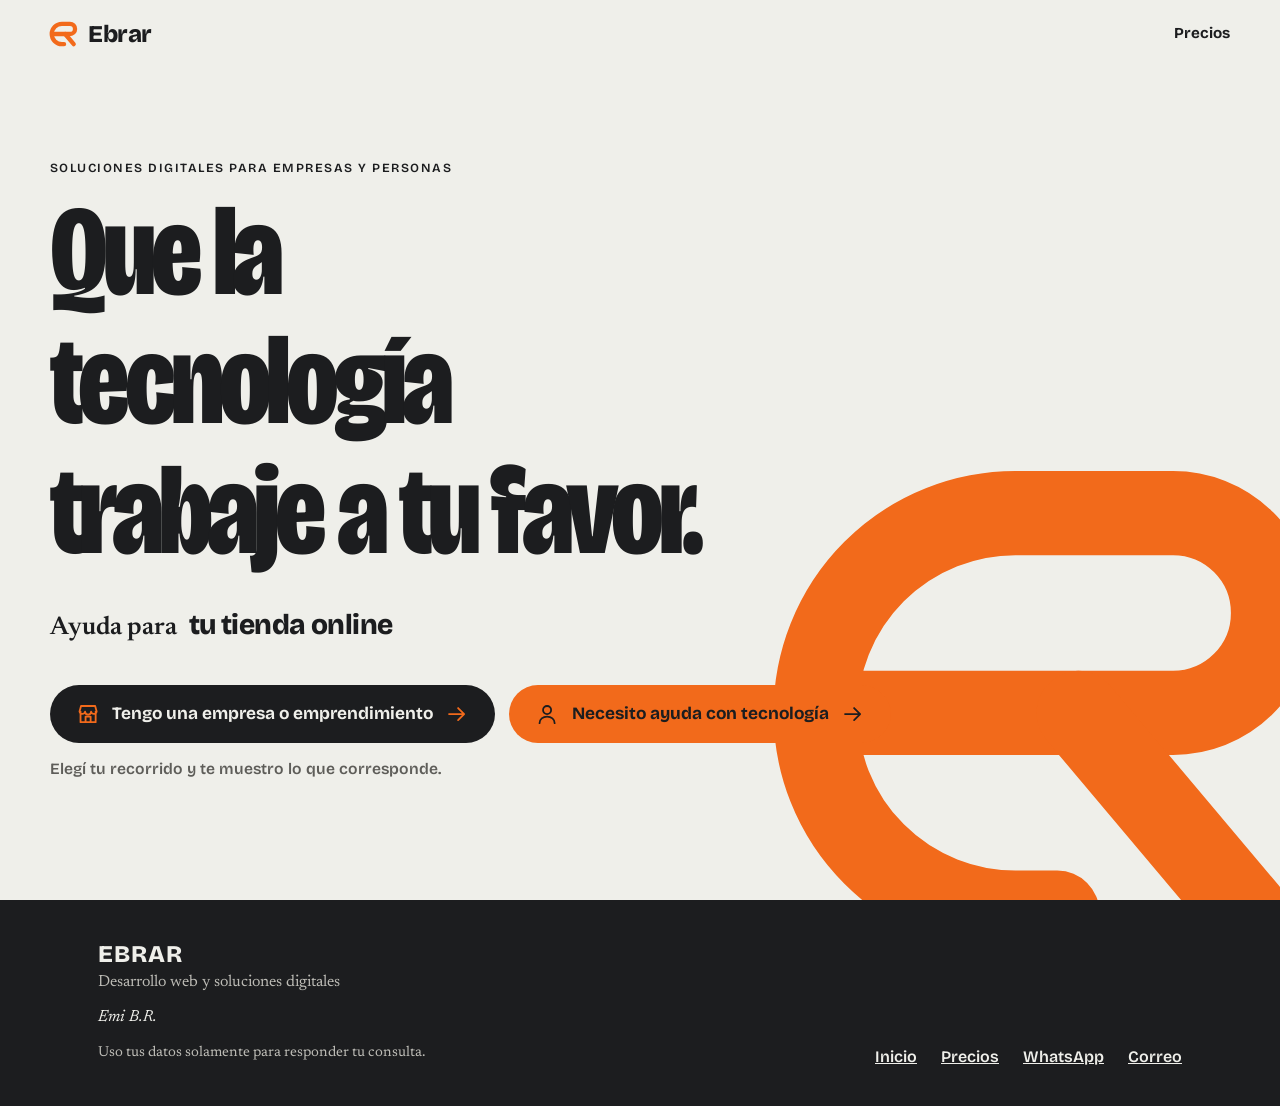
==== commit 12d83b52: "Nuevo estilo general" ====
--- a/index.html
+++ b/index.html
@@ -1,385 +1,194 @@
 <!doctype html>
 <html lang="es-AR">
 <head>
-  <meta charset="utf-8">
-  <meta name="viewport" content="width=device-width, initial-scale=1">
-  <title>Ebrar | Desarrollo web y soluciones digitales</title>
-  <meta name="description" content="Sitios web, tiendas online, integraciones y automatización comercial para negocios. Acompañamiento tecnológico paciente y respetuoso para personas. Trabajo directo, desde Argentina y en remoto.">
-  <meta name="theme-color" content="#EFEFEA">
-  <meta name="robots" content="index, follow">
-  <!-- Cuando tengas el dominio definitivo, agregá: <link rel="canonical" href="https://tu-dominio"> -->
-
-  <meta property="og:type" content="website">
-  <meta property="og:locale" content="es_AR">
-  <meta property="og:site_name" content="Ebrar">
-  <meta property="og:title" content="Ebrar | Desarrollo web y soluciones digitales">
-  <meta property="og:description" content="Que la tecnología trabaje a tu favor. Soluciones digitales para negocios y acompañamiento tecnológico para personas.">
-  <meta property="og:image" content="og.png">
-  <meta property="og:image:width" content="1200">
-  <meta property="og:image:height" content="630">
-  <meta name="twitter:card" content="summary_large_image">
-
-  <link rel="icon" type="image/svg+xml" href="logo.svg">
-
-  <link rel="preconnect" href="https://fonts.googleapis.com">
-  <link rel="preconnect" href="https://fonts.gstatic.com" crossorigin>
-  <link rel="stylesheet" href="https://fonts.googleapis.com/css2?family=Bricolage+Grotesque:opsz,wdth,wght@12..96,75..100,500..800&family=Newsreader:ital,opsz,wght@0,6..72,400..600;1,6..72,400..500&display=swap">
-  <link rel="stylesheet" href="styles.css">
-
-  <script type="application/ld+json">
-  {
-    "@context": "https://schema.org",
-    "@type": "ProfessionalService",
-    "name": "Ebrar",
-    "description": "Desarrollo web y soluciones digitales para negocios, y acompañamiento tecnológico para personas.",
-    "areaServed": "AR"
-  }
-  </script>
+<meta charset="utf-8">
+<meta name="viewport" content="width=device-width, initial-scale=1">
+<title>Ebrar | Desarrollo web y soluciones digitales</title>
+<meta name="description" content="Sitios web, tiendas online, integraciones y automatización comercial para empresas y emprendimientos. Acompañamiento tecnológico paciente y respetuoso para personas. Trabajo directo, desde Argentina y en remoto.">
+<meta name="theme-color" content="#EFEFEA">
+<meta name="robots" content="index, follow">
+<!-- Cuando tengas el dominio definitivo, agregá: <link rel="canonical" href="https://tu-dominio"> -->
+<meta property="og:type" content="website">
+<meta property="og:locale" content="es_AR">
+<meta property="og:site_name" content="Ebrar">
+<meta property="og:title" content="Ebrar | Desarrollo web y soluciones digitales">
+<meta property="og:description" content="Que la tecnología trabaje a tu favor. Soluciones digitales para empresas y acompañamiento tecnológico para personas.">
+<meta property="og:image" content="og.png">
+<meta property="og:image:width" content="1200">
+<meta property="og:image:height" content="630">
+<meta name="twitter:card" content="summary_large_image">
+<link rel="icon" type="image/svg+xml" href="logo.svg">
+<link rel="preconnect" href="https://fonts.googleapis.com">
+<link rel="preconnect" href="https://fonts.gstatic.com" crossorigin>
+<link rel="stylesheet" href="https://fonts.googleapis.com/css2?family=Bricolage+Grotesque:opsz,wdth,wght@12..96,75..100,500..800&family=Newsreader:ital,opsz,wght@0,6..72,400..600;1,6..72,400..500&display=swap">
+<link rel="stylesheet" href="styles.css">
+<script type="application/ld+json">
+{"@context":"https://schema.org","@type":"ProfessionalService","name":"Ebrar","description":"Desarrollo web y soluciones digitales para empresas y emprendimientos, y acompañamiento tecnológico para personas.","areaServed":"AR"}
+</script>
 </head>
 <body>
-  <a class="skip" href="#contenido">Saltar al contenido</a>
+<a class="skip" href="#contenido">Saltar al contenido</a>
 
-  <header class="header">
-    <div class="wrap header__inner">
-      <a class="brand" href="#inicio" aria-label="Ebrar, ir al inicio">
-        <svg class="brand__mark" viewBox="-4 10 112 100" aria-hidden="true" focusable="false">
-          <g fill="none" stroke="currentColor" stroke-width="16" stroke-linecap="round" stroke-linejoin="round">
-            <path d="M56 98H48A38 38 0 0 1 48 22H78A19 19 0 0 1 78 60H12"/>
-            <path d="M60 60L92 98"/>
-          </g>
-        </svg>
-        <span class="brand__name">Ebrar</span>
-      </a>
-      <button class="menu-btn" id="menu-btn" type="button" aria-expanded="false" aria-controls="nav">Menú</button>
-      <nav class="nav" id="nav" aria-label="Principal">
-        <a class="nav__link" href="#negocios">Negocios</a>
-        <a class="nav__link" href="#personas">Personas</a>
-        <a class="nav__link" href="#sobre-mi">Sobre mí</a>
-        <a class="nav__link" href="#contacto">Contacto</a>
-        <a class="nav__link nav__link--cta" href="#contacto">Consultar</a>
-      </nav>
+<svg width="0" height="0" style="position:absolute" aria-hidden="true" focusable="false"><defs>
+<symbol id="i-phone" viewBox="0 0 24 24"><rect x="7" y="2" width="10" height="20" rx="2.5"/><path d="M11 18.5h2"/></symbol>
+<symbol id="i-chat" viewBox="0 0 24 24"><path d="M4 5h16v11H9.5L5 20v-4H4z"/><path d="M8 9.5h8M8 12.5h5"/></symbol>
+<symbol id="i-folder" viewBox="0 0 24 24"><path d="M3 6.5h6l2 2.5h10V19H3z"/><circle cx="9" cy="14" r="1.6"/><path d="M12 17.5l3-3 3 3"/></symbol>
+<symbol id="i-doc" viewBox="0 0 24 24"><path d="M6 3h8.5L19 7.5V21H6z"/><path d="M14 3v5h5M9.5 14.5l2 2 3.5-4"/></symbol>
+<symbol id="i-shield" viewBox="0 0 24 24"><path d="M12 3l8 3v6c0 5-3.4 8-8 9-4.6-1-8-4-8-9V6z"/><path d="M8.5 12l2.5 2.5 4.5-5"/></symbol>
+<symbol id="i-store" viewBox="0 0 24 24"><path d="M3.5 9.5L5 4h14l1.5 5.5M4.5 9.5V20h15V9.5M9.5 20v-5.5h5V20M3.5 9.5a2.8 2.8 0 0 0 5.5 0 2.8 2.8 0 0 0 6 0 2.8 2.8 0 0 0 5.5 0"/></symbol>
+<symbol id="i-user" viewBox="0 0 24 24"><circle cx="12" cy="8" r="4"/><path d="M4.5 21c0-4 3.4-6.5 7.5-6.5s7.5 2.5 7.5 6.5"/></symbol>
+<symbol id="i-arrow" viewBox="0 0 24 24"><path d="M4 12h15M13 6l6 6-6 6"/></symbol>
+<symbol id="i-ear" viewBox="0 0 24 24"><path d="M5 5h14v10h-7l-4 4v-4H5z"/><path d="M9 9h6"/></symbol>
+<symbol id="i-search" viewBox="0 0 24 24"><circle cx="10.5" cy="10.5" r="6"/><path d="M15 15l5.5 5.5"/></symbol>
+<symbol id="i-bolt" viewBox="0 0 24 24"><path d="M13 2.5L4.5 13.5H11l-1 8 8.5-11H12z"/></symbol>
+<symbol id="i-check" viewBox="0 0 24 24"><circle cx="12" cy="12" r="9"/><path d="M8 12.5l3 3 5-6"/></symbol>
+<symbol id="i-swap" viewBox="0 0 24 24"><path d="M5 8h14l-3-3M19 16H5l3 3"/></symbol>
+<symbol id="i-info" viewBox="0 0 24 24"><circle cx="12" cy="12" r="9"/><path d="M12 11v5.5M12 7.8h.01"/></symbol>
+<symbol id="i-calendar" viewBox="0 0 24 24"><path d="M4 6h16v14H4zM4 10.5h16M8 3.5v4M16 3.5v4"/></symbol>
+</defs></svg>
+
+<!-- Selector de recorrido discreto (aparece al elegir): riel lateral en pantallas anchas, botón de esquina en el resto -->
+<div class="sw" id="rail" data-sw="v" role="group" aria-label="Cambiar de recorrido"><span class="pill"></span><button type="button" data-pick="a" aria-pressed="true">Empresas</button><button type="button" data-pick="b" aria-pressed="false">Personas</button></div>
+<button id="chip" type="button" aria-haspopup="true" aria-expanded="false" aria-label="Cambiar de recorrido"></button>
+<div id="pop" role="group" aria-label="Cambiar de recorrido"><button type="button" data-pick="a" aria-pressed="true">Empresas y comercios</button><button type="button" data-pick="b" aria-pressed="false">Personas</button></div>
+
+<main id="contenido">
+<section class="cover" id="inicio" aria-labelledby="titulo-hero">
+  <div class="top">
+    <a class="brand" href="#inicio" aria-label="Ebrar, inicio"><svg viewBox="-4 10 112 100" aria-hidden="true" focusable="false"><g fill="none" stroke="currentColor" stroke-width="16" stroke-linecap="round" stroke-linejoin="round"><path d="M56 98H48A38 38 0 0 1 48 22H78A19 19 0 0 1 78 60H12"/><path d="M60 60L92 98"/></g></svg>Ebrar</a>
+    <nav class="toplinks" aria-label="Principal"><a href="precios.html">Precios</a></nav>
+  </div>
+  <svg class="big-mark" id="mark" viewBox="-4 10 112 100" aria-hidden="true" focusable="false"><g fill="none" stroke="currentColor" stroke-width="16" stroke-linecap="round" stroke-linejoin="round"><path pathLength="1" d="M56 98H48A38 38 0 0 1 48 22H78A19 19 0 0 1 78 60H12"/><path pathLength="1" d="M60 60L92 98"/></g></svg>
+  <div class="cover__in">
+    <p class="desc">Soluciones digitales para empresas y personas</p>
+    <h1 id="titulo-hero"><span class="l"><span>Que la</span></span><span class="l"><span>tecnología</span></span><span class="l"><span>trabaje a tu favor.</span></span></h1>
+    <p class="roll" aria-hidden="true">Ayuda para <b><span id="rollbox"></span></b></p>
+    <div class="cta">
+      <button class="pick pick--a" type="button" data-pick="a"><svg class="i" aria-hidden="true"><use href="#i-store"/></svg><span>Tengo una empresa o emprendimiento</span><svg class="i ar" aria-hidden="true"><use href="#i-arrow"/></svg></button>
+      <button class="pick pick--b" type="button" data-pick="b"><svg class="i" aria-hidden="true"><use href="#i-user"/></svg><span>Necesito ayuda con tecnología</span><svg class="i ar" aria-hidden="true"><use href="#i-arrow"/></svg></button>
     </div>
+    <p class="preview" id="preview" aria-live="polite">Elegí tu recorrido y te muestro lo que corresponde.</p>
+  </div>
+</section>
+
+<div id="reveal" data-aud="a">
+  <header class="rbar">
+    <a class="brand" href="#inicio" aria-label="Ebrar, volver al inicio"><svg viewBox="-4 10 112 100" aria-hidden="true" focusable="false"><g fill="none" stroke="currentColor" stroke-width="16" stroke-linecap="round" stroke-linejoin="round"><path d="M56 98H48A38 38 0 0 1 48 22H78A19 19 0 0 1 78 60H12"/><path d="M60 60L92 98"/></g></svg>Ebrar</a>
+    <nav aria-label="Secundaria"><a href="precios.html">Precios</a><a href="#sobre-mi">Sobre mí</a><a href="#contacto-a" id="nav-contacto">Contacto</a></nav>
   </header>
 
-  <main id="contenido">
+  <!-- ===== EMPRESAS Y COMERCIOS ===== -->
+  <section class="s only-a" id="empresas" aria-labelledby="t-emp"><div class="wrap">
+    <p class="k rv">Para empresas, comercios y emprendimientos</p>
+    <h2 class="rv" id="t-emp">Tu web, tu tienda y tus procesos, <em>más simples.</em></h2>
+    <p class="lead rv">Cada proyecto se evalúa según su complejidad, el presupuesto y tu situación. Las herramientas se eligen en función de lo que necesitás, y la viabilidad técnica se confirma caso por caso.</p>
+    <div class="stack">
+      <article class="card" style="--i:0"><p class="n" aria-hidden="true">01</p><div><h3>Sitios web y tiendas online</h3><p>Crear, mantener y mejorar tu presencia digital, desde sitios institucionales hasta tiendas online, con las herramientas que realmente te convienen.</p><a class="link" href="#contacto-a" data-need="web">Consultar por mi web o tienda</a></div><ul aria-label="Qué puede incluir, según el proyecto"><li>Desarrollo de sitios web.</li><li>Creación y mejora de tiendas online.</li><li>Mantenimiento técnico y corrección de errores.</li><li>Mejoras de navegación y experiencia de usuario.</li><li>Optimización de rendimiento.</li><li>Asesoramiento sobre herramientas digitales adecuadas.</li></ul></article>
+      <article class="card" style="--i:1"><p class="n" aria-hidden="true">02</p><div><h3>Integraciones y automatización comercial</h3><p>Menos tareas manuales: primero se analiza el proceso y después se define una solución viable, con alcance y presupuesto acordados.</p><a class="link" href="#contacto-a" data-need="integraciones">Evaluar una automatización</a></div><div><ul aria-label="Ejemplos de lo que se puede evaluar"><li>Organizar consultas comerciales.</li><li>Reducir la carga manual de tareas administrativas.</li><li>Conectar herramientas compatibles.</li><li>Mejorar el seguimiento de oportunidades.</li><li>Pasar información entre sistemas.</li></ul><p class="note">Algunas automatizaciones requieren investigación previa antes de confirmar su viabilidad.</p></div></article>
+      <article class="card" style="--i:2"><p class="n" aria-hidden="true">03</p><div><h3>Publicidad digital</h3><p>Tu negocio también puede necesitar una mano con su publicidad: configuración, gestión y revisión de campañas en Facebook e Instagram, según el alcance acordado.</p><a class="link" href="#contacto-a" data-need="publicidad">Consultar por publicidad digital</a></div><div><ul aria-label="Qué puede incluir"><li>Revisión de campañas existentes.</li><li>Configuración y organización de anuncios.</li><li>Propuestas de textos y creatividades.</li><li>Seguimiento de métricas y oportunidades de mejora.</li><li>Recomendaciones sobre presupuesto publicitario.</li></ul><p class="note">No se prometen ventas ni resultados específicos. La inversión publicitaria se abona por separado de los honorarios.</p></div></article>
+      <article class="card" style="--i:3"><p class="n" aria-hidden="true">04</p><div><h3>Redes sociales</h3><p>Una opción adicional: puede contratarse por separado o combinarse con otros servicios.</p><a class="link" href="#contacto-a" data-need="redes">Consultar por redes sociales</a></div><div><ul aria-label="Qué puede incluir, según el acuerdo"><li>Calendario de contenidos y planificación.</li><li>Redacción de publicaciones.</li><li>Preparación de piezas gráficas.</li><li>Asesoramiento sobre la comunicación digital.</li></ul><p class="note">Producción audiovisual, atención de mensajes, moderación y publicidad paga son trabajos distintos y se acuerdan aparte.</p></div></article>
+      <article class="card" style="--i:4"><p class="n" aria-hidden="true">05</p><div><h3>¿No sabés qué necesitás?</h3><p>Conversemos sobre tu situación, tus dificultades y las alternativas para tu presencia digital, tus herramientas y tus procesos.</p><a class="link" href="#contacto-a" data-need="consultoria">Conversar sobre mi negocio</a></div><p class="note" style="margin:0">No es una auditoría técnica gratuita. Si hace falta una consultoría específica, su alcance y condiciones se definen antes de empezar.</p></article>
+    </div>
+    <p class="lead rv" style="margin:40px 0 0"><a class="link" href="precios.html">Ver precios y planes →</a></p>
+  </div></section>
 
-    <section class="hero wrap" id="inicio" aria-labelledby="titulo-hero">
-      <svg class="hero__mark mark" viewBox="-4 10 112 100" aria-hidden="true" focusable="false">
-        <g fill="none" stroke="currentColor" stroke-width="16" stroke-linecap="round" stroke-linejoin="round">
-          <path class="mark__a" pathLength="1" d="M56 98H48A38 38 0 0 1 48 22H78A19 19 0 0 1 78 60H12"/>
-          <path class="mark__b" pathLength="1" d="M60 60L92 98"/>
-        </g>
-      </svg>
+  <section class="s only-a" id="proceso-a" aria-labelledby="t-pa" style="padding-top:0"><div class="wrap">
+    <p class="k rv">Cómo trabajo</p>
+    <h2 class="rv" id="t-pa">Cinco pasos, <em>sin vueltas.</em></h2>
+    <div class="pbar" aria-hidden="true"><i id="pbar-a"></i></div>
+    <div class="sg" id="sg-a"></div>
+  </div></section>
 
-      <div class="hero__text">
-        <p class="descriptor">Soluciones digitales para negocios y personas</p>
-        <h1 class="hero__title" id="titulo-hero">Que la tecnología trabaje a tu favor.</h1>
-        <p class="lede">Ayudo a negocios a mejorar sus herramientas digitales y acompaño a personas que necesitan resolver dificultades con la tecnología. Trabajo de forma directa, desde Argentina y en remoto.</p>
-        <div class="hero__ctas">
-          <a class="btn btn--primary" href="#negocios">Tengo un negocio</a>
-          <a class="btn btn--outline" href="#personas">Necesito ayuda con tecnología</a>
-        </div>
-        <p class="capabilities">Sitios web y tiendas online · Integraciones · Acompañamiento tecnológico</p>
-      </div>
-    </section>
+  <!-- ===== PERSONAS ===== -->
+  <section class="s only-b" id="personas" aria-labelledby="t-per"><div class="wrap">
+    <p class="k rv">Acompañamiento tecnológico para personas</p>
+    <h2 class="rv" id="t-per">No hace falta saber de tecnología <em>para pedir ayuda.</em></h2>
+    <p class="lead rv">Te acompaño con paciencia y a tu ritmo, para que uses el celular, la computadora y los servicios digitales con más confianza e independencia. Cada persona tiene sus propias dudas, y la ayuda se adapta a ellas.</p>
+    <div class="pg" id="pg"></div>
+    <aside class="notice rv" role="note"><svg class="i" aria-hidden="true"><use href="#i-info"/></svg><p><strong>Vos conservás el control.</strong> Nunca te voy a pedir contraseñas bancarias ni códigos de verificación: tus dispositivos y tus claves son tuyos. Tampoco ofrezco asesoramiento legal, financiero ni especializado en ciberseguridad.</p></aside>
+    <p id="modalidad-info" class="note" hidden></p>
+    <p class="lead rv" style="margin:32px 0 0"><a class="link" href="precios.html#personas">Ver precios y planes →</a></p>
+  </div></section>
 
-    <section class="chooser" aria-label="¿Qué necesitás?">
-      <a class="chooser__item chooser__item--biz" href="#negocios">
-        <span class="chooser__tag">Para negocios</span>
-        <span class="chooser__title">Tu negocio, más simple de operar.</span>
-        <span class="chooser__text">Desarrollo web, tiendas online, integraciones, automatización comercial y servicios complementarios de marketing digital.</span>
-        <span class="chooser__cta">Explorar soluciones para negocios →</span>
-      </a>
-      <a class="chooser__item chooser__item--ppl" href="#personas">
-        <span class="chooser__tag">Para personas</span>
-        <span class="chooser__title">La tecnología, a tu ritmo.</span>
-        <span class="chooser__text">Ayuda práctica para usar dispositivos, aplicaciones y herramientas digitales de manera más sencilla y segura.</span>
-        <span class="chooser__cta">Conocer el acompañamiento tecnológico →</span>
-      </a>
-    </section>
+  <section class="s only-b" id="proceso-b" aria-labelledby="t-pb" style="padding-top:0"><div class="wrap">
+    <p class="k rv">Cómo es una sesión</p>
+    <h2 class="rv" id="t-pb">Cuatro pasos, <em>a tu ritmo.</em></h2>
+    <div class="pbar" aria-hidden="true"><i id="pbar-b"></i></div>
+    <div class="sg" id="sg-b"></div>
+  </div></section>
 
-    <section class="section" id="negocios" aria-labelledby="titulo-negocios">
-      <div class="wrap">
-        <p class="kicker">Para negocios</p>
-        <h2 class="section__title" id="titulo-negocios">Soluciones digitales para tu negocio.</h2>
-        <p class="section__intro">Cada proyecto se evalúa según su complejidad, el presupuesto y la situación del negocio. Las herramientas se eligen en función de lo que necesitás, y la viabilidad técnica se confirma caso por caso.</p>
+  <!-- ===== SOBRE MÍ (compartido) ===== -->
+  <section class="s" id="sobre-mi" aria-labelledby="t-sob" style="padding-top:0"><div class="wrap about">
+    <h2 class="rv" id="t-sob">Detrás de Ebrar, hay una persona que disfruta encontrar soluciones.</h2>
+    <div class="rv">
+      <p>Mi trabajo combina marketing digital, desarrollo web y resolución de problemas tecnológicos.</p>
+      <p>Tengo un enfoque práctico: me interesa entender cada necesidad antes de proponer algo, y explicar las soluciones de forma clara.</p>
+      <p>Hablo directamente con cada persona o empresa: entendemos juntos qué hace falta y buscamos una solución que tenga sentido.</p>
+      <p class="sign" aria-label="Emi B.R., la persona detrás de Ebrar">Emi B.R.</p>
+      <p class="sign-note">La persona detrás de Ebrar</p>
+    </div>
+  </div></section>
 
-        <article class="service">
-          <p class="service__num" aria-hidden="true">01</p>
-          <div class="service__main">
-            <h3 class="service__title">Sitios web y tiendas online</h3>
-            <p class="service__kind">Crear, mantener y mejorar tu presencia digital</p>
-            <p>Te ayudo con tu presencia digital, desde sitios institucionales hasta tiendas online, y con las herramientas digitales adecuadas para tu negocio.</p>
-            <a class="link" href="#contacto" data-pick="negocios" data-need="web">Consultar por mi web o tienda</a>
-          </div>
-          <ul class="service__list" aria-label="Qué puede incluir, según el proyecto">
-            <li>Desarrollo de sitios web.</li>
-            <li>Creación y mejora de tiendas online.</li>
-            <li>Mantenimiento técnico y corrección de errores.</li>
-            <li>Mejoras de navegación y experiencia de usuario.</li>
-            <li>Optimización de rendimiento.</li>
-            <li>Implementación de funcionalidades.</li>
-            <li>Asesoramiento sobre herramientas digitales adecuadas.</li>
-          </ul>
-        </article>
+  <!-- ===== PREGUNTAS FRECUENTES ===== -->
+  <section class="s only-a" id="faq-a" aria-labelledby="t-fa" style="padding-top:0"><div class="wrap">
+    <h2 class="rv" id="t-fa">Preguntas frecuentes</h2>
+    <div class="rv">
+      <details><summary>¿Podés trabajar sobre una web que ya existe?</summary><p>En general, sí. Primero reviso cómo está hecha y qué necesitás, y te cuento si es viable y con qué alcance.</p></details>
+      <details><summary>¿Cómo se define el presupuesto?</summary><p>Después de entender tu necesidad, acordamos alcance y presupuesto antes de empezar. Depende de cada proyecto; podés ver planes de referencia en la <a href="precios.html">página de precios</a>.</p></details>
+      <details><summary>¿Puedo contratar solamente publicidad o redes sociales?</summary><p>Sí. Son servicios adicionales que pueden contratarse por separado o combinarse con otros, según lo que acordemos.</p></details>
+      <details><summary>¿Podés conectar herramientas que ya utilizo?</summary><p>Depende de las herramientas, sus permisos y lo que necesites lograr. Lo evalúo con vos y te digo con honestidad si es viable.</p></details>
+      <details><summary>¿La inversión publicitaria está incluida en tus honorarios?</summary><p>No. La inversión en anuncios se abona por separado de los honorarios profesionales.</p></details>
+    </div>
+  </div></section>
+  <section class="s only-b" id="faq-b" aria-labelledby="t-fb" style="padding-top:0"><div class="wrap">
+    <h2 class="rv" id="t-fb">Preguntas frecuentes</h2>
+    <div class="rv">
+      <details><summary>¿Necesito conocimientos previos?</summary><p>No. Partimos de lo que sabés hoy y avanzamos a tu ritmo.</p></details>
+      <details><summary>¿Podés ayudarme con mi propio celular o computadora?</summary><p>Sí, esa es la idea: trabajar con tu dispositivo y tus aplicaciones, para que aprendas a usarlos vos.</p></details>
+      <details><summary>¿Cómo se desarrolla una sesión?</summary><p>El contenido se adapta a lo que necesitás. Antes de empezar coordinamos qué querés resolver y cómo vamos a trabajar.</p></details>
+      <details><summary>¿Puedo consultar por una dificultad específica?</summary><p>Sí. Contame qué te está pasando y vemos si puedo ayudarte.</p></details>
+      <details><summary>¿Cómo se protege mi información personal?</summary><p>Solo te pido los datos mínimos para contactarte. No necesito tus contraseñas ni códigos de verificación, y vos mantenés el control de tus cuentas y dispositivos.</p></details>
+    </div>
+  </div></section>
 
-        <article class="service">
-          <p class="service__num" aria-hidden="true">02</p>
-          <div class="service__main">
-            <h3 class="service__title">Integraciones y automatización comercial</h3>
-            <p class="service__kind">Menos tareas manuales</p>
-            <p>Identifico tareas repetitivas y oportunidades para simplificar procesos comerciales. Primero se analiza el proceso y después se define una solución viable, con alcance y presupuesto acordados.</p>
-            <a class="link" href="#contacto" data-pick="negocios" data-need="integraciones">Evaluar una automatización</a>
-          </div>
-          <ul class="service__list" aria-label="Ejemplos de lo que se puede evaluar">
-            <li>Organizar consultas comerciales.</li>
-            <li>Reducir la carga manual de tareas administrativas.</li>
-            <li>Conectar herramientas compatibles.</li>
-            <li>Mejorar el registro y seguimiento de oportunidades.</li>
-            <li>Facilitar la transferencia de información entre sistemas.</li>
-          </ul>
-        </article>
+  <!-- ===== CONTACTO ===== -->
+  <section class="s only-a" id="contacto-a" aria-labelledby="t-ca" style="padding-top:0"><div class="wrap contact">
+    <div><h2 id="t-ca">¿Qué te gustaría resolver?</h2><p>Contame qué está pasando y evaluamos cuál es la mejor forma de resolverlo.</p><p style="margin-top:18px"><a class="btn" data-wa hidden>Escribime por WhatsApp</a></p></div>
+    <form class="form" id="form-a" data-kind="a" novalidate>
+      <div class="field"><label class="field__label" for="a-name">Nombre</label><input class="field__input" id="a-name" name="name" type="text" autocomplete="name" maxlength="80" required><p class="field__error" id="a-e-name" hidden></p></div>
+      <div class="field"><label class="field__label" for="a-contact">Medio de contacto (WhatsApp o correo)</label><input class="field__input" id="a-contact" name="contact" type="text" autocomplete="email" maxlength="120" required><p class="field__error" id="a-e-contact" hidden></p></div>
+      <div class="field"><label class="field__label" for="a-need">Tipo de necesidad</label><select class="field__input" id="a-need" name="need" required><option value="">Elegí una opción</option><option value="web">Sitio web o tienda online</option><option value="integraciones">Integraciones y automatización</option><option value="publicidad">Publicidad digital</option><option value="redes">Redes sociales</option><option value="consultoria">Consultoría digital</option><option value="otra">Otra necesidad</option></select><p class="field__error" id="a-e-need" hidden></p></div>
+      <div class="field"><label class="field__label" for="a-message">Descripción breve del proyecto</label><textarea class="field__input field__input--area" id="a-message" name="message" rows="4" maxlength="2000" required></textarea><p class="field__error" id="a-e-message" hidden></p></div>
+      <div class="trap" aria-hidden="true"><label for="a-web">No completar este campo</label><input id="a-web" name="web" type="text" tabindex="-1" autocomplete="off"></div>
+      <button class="btn" type="submit">Enviar consulta</button>
+      <p class="form__status" id="a-status" role="status" aria-live="polite"></p>
+    </form>
+  </div></section>
+  <section class="s only-b" id="contacto-b" aria-labelledby="t-cb" style="padding-top:0"><div class="wrap contact">
+    <div><h2 id="t-cb">Contame en qué necesitás ayuda.</h2><p>Escribime con tus palabras, sin tecnicismos. Vemos juntos cómo ayudarte.</p><p style="margin-top:18px"><a class="btn" data-wa hidden>Escribime por WhatsApp</a></p></div>
+    <form class="form" id="form-b" data-kind="b" novalidate>
+      <div class="field"><label class="field__label" for="b-name">Nombre</label><input class="field__input" id="b-name" name="name" type="text" autocomplete="name" maxlength="80" required><p class="field__error" id="b-e-name" hidden></p></div>
+      <div class="field"><label class="field__label" for="b-contact">Medio de contacto (WhatsApp o correo)</label><input class="field__input" id="b-contact" name="contact" type="text" autocomplete="email" maxlength="120" required><p class="field__error" id="b-e-contact" hidden></p></div>
+      <div class="field"><label class="field__label" for="b-message">Contame qué dificultad tenés</label><textarea class="field__input field__input--area" id="b-message" name="message" rows="4" maxlength="2000" required aria-describedby="b-hint"></textarea><p class="field__hint" id="b-hint">Por favor, no escribas contraseñas, códigos ni datos bancarios.</p><p class="field__error" id="b-e-message" hidden></p></div>
+      <div class="field" id="modalidad-field" hidden><label class="field__label" for="b-mode">Modalidad preferida</label><select class="field__input" id="b-mode" name="mode"><option value="">Sin preferencia</option></select></div>
+      <div class="trap" aria-hidden="true"><label for="b-web">No completar este campo</label><input id="b-web" name="web" type="text" tabindex="-1" autocomplete="off"></div>
+      <button class="btn" type="submit">Enviar consulta</button>
+      <p class="form__status" id="b-status" role="status" aria-live="polite"></p>
+    </form>
+  </div></section>
+</div>
+</main>
 
-        <h3 class="subhead">También puedo darte una mano con</h3>
+<footer class="footer">
+  <div class="wrap footer__in">
+    <div><p class="fb">EBRAR</p><p>Desarrollo web y soluciones digitales</p><p class="fs">Emi B.R.</p><p style="margin-top:12px;font-size:.9rem">Uso tus datos solamente para responder tu consulta.</p></div>
+    <nav aria-label="Pie de página"><a href="#inicio">Inicio</a><a href="precios.html">Precios</a><a href="#sobre-mi" class="foot-about" hidden>Sobre mí</a><a href="#" data-wa hidden>WhatsApp</a><a href="#" data-mail hidden>Correo</a></nav>
+  </div>
+</footer>
+<div class="wipe" id="wipe" aria-hidden="true"></div>
 
-        <article class="service service--minor">
-          <p class="service__num" aria-hidden="true">03</p>
-          <div class="service__main">
-            <h3 class="service__title">Tu negocio también puede necesitar una mano con su publicidad.</h3>
-            <p>Puedo colaborar en la configuración, gestión y revisión de campañas en Facebook e Instagram, según las necesidades del negocio y el alcance acordado.</p>
-            <a class="link" href="#contacto" data-pick="negocios" data-need="publicidad">Consultar por publicidad digital</a>
-          </div>
-          <div>
-            <ul class="service__list" aria-label="Qué puede incluir">
-              <li>Revisión de campañas existentes.</li>
-              <li>Configuración y organización de anuncios.</li>
-              <li>Propuestas de textos y creatividades.</li>
-              <li>Seguimiento de métricas y oportunidades de mejora.</li>
-              <li>Recomendaciones sobre presupuesto publicitario.</li>
-            </ul>
-            <p class="fineprint">No se prometen ventas ni resultados específicos. La inversión publicitaria se abona por separado de los honorarios.</p>
-          </div>
-        </article>
-
-        <article class="service service--minor">
-          <p class="service__num" aria-hidden="true">04</p>
-          <div class="service__main">
-            <h3 class="service__title">Redes sociales</h3>
-            <p>Una opción adicional que puede contratarse de manera independiente o combinarse con otros servicios.</p>
-            <a class="link" href="#contacto" data-pick="negocios" data-need="redes">Consultar por redes sociales</a>
-          </div>
-          <div>
-            <ul class="service__list" aria-label="Qué puede incluir, según el acuerdo">
-              <li>Calendario de contenidos y planificación de publicaciones.</li>
-              <li>Redacción de publicaciones.</li>
-              <li>Preparación de piezas gráficas.</li>
-              <li>Asesoramiento sobre la comunicación digital del negocio.</li>
-            </ul>
-            <p class="fineprint">Producción audiovisual, atención de mensajes, moderación y gestión de publicidad paga son trabajos distintos y se acuerdan aparte.</p>
-          </div>
-        </article>
-
-        <article class="service service--minor">
-          <p class="service__num" aria-hidden="true">05</p>
-          <div class="service__main">
-            <h3 class="service__title">¿No sabés qué necesitás?</h3>
-            <p>Conversemos sobre tu situación, tus dificultades y las alternativas para tu presencia digital, tus herramientas y tus procesos.</p>
-            <a class="link" href="#contacto" data-pick="negocios" data-need="consultoria">Conversar sobre mi negocio</a>
-          </div>
-          <p class="fineprint">No es una auditoría técnica gratuita. Si hace falta una consultoría específica, su alcance y condiciones se definen antes de empezar.</p>
-        </article>
-      </div>
-    </section>
-
-    <section class="people" id="personas" aria-labelledby="titulo-personas">
-      <div class="wrap">
-        <p class="kicker">Para personas</p>
-        <h2 class="section__title" id="titulo-personas">No hace falta saber de tecnología para pedir ayuda.</h2>
-        <p class="section__intro">Te acompaño con paciencia y a tu ritmo, para que uses el celular, la computadora y los servicios digitales con más confianza e independencia. Cada persona tiene sus propias dudas, y la ayuda se adapta a ellas.</p>
-
-        <ul class="topics">
-          <li><h3>Celular y aplicaciones</h3><p>Configurar el dispositivo, aprender a usar funciones y resolver dudas del día a día.</p></li>
-          <li><h3>Comunicación digital</h3><p>WhatsApp, correo electrónico, videollamadas y otras formas de estar en contacto.</p></li>
-          <li><h3>Organización y uso cotidiano</h3><p>Ordenar fotos, archivos, contactos y documentos para encontrarlos cuando los necesitás.</p></li>
-          <li><h3>Trámites y servicios digitales</h3><p>Orientación para aprender a usar las páginas y aplicaciones de organismos y servicios.</p></li>
-          <li><h3>Seguridad digital</h3><p>Buenas prácticas para reconocer mensajes sospechosos, proteger tus cuentas y evitar estafas.</p></li>
-        </ul>
-
-        <div class="control">
-          <h3>Vos conservás el control</h3>
-          <p>Nunca te voy a pedir contraseñas bancarias ni códigos de verificación. Tus dispositivos y tus claves son tuyos. Tampoco ofrezco asesoramiento legal, financiero ni especializado en ciberseguridad.</p>
-          <p id="modalidad-info" hidden></p>
-        </div>
-
-        <div class="hero__ctas">
-          <a class="btn btn--dark" href="#contacto" data-pick="personas">Contame en qué necesitás ayuda</a>
-          <a class="btn btn--outline" href="#contacto" data-pick="personas">Consultar una sesión</a>
-        </div>
-      </div>
-    </section>
-
-    <section class="about" id="sobre-mi" aria-labelledby="titulo-sobre-mi">
-      <div class="wrap about__inner">
-        <div class="about__head">
-          <h2 class="section__title section__title--light" id="titulo-sobre-mi">Detrás de Ebrar, hay una persona que disfruta encontrar soluciones.</h2>
-          <p class="signature" aria-label="Emi B.R., la persona detrás de Ebrar">Emi B.R.</p>
-          <p class="signature__note">La persona detrás de Ebrar</p>
-        </div>
-        <div class="about__body">
-          <p>Mi trabajo combina marketing digital, desarrollo web y resolución de problemas tecnológicos.</p>
-          <p>Tengo un enfoque práctico: me interesa entender cada necesidad antes de proponer algo, y explicar las soluciones de forma clara.</p>
-          <p>Hablo directamente con cada persona o negocio: entendemos juntos qué hace falta y buscamos una solución que tenga sentido.</p>
-        </div>
-      </div>
-    </section>
-
-    <section class="section" id="como-trabajo" aria-labelledby="titulo-como">
-      <div class="wrap">
-        <h2 class="section__title" id="titulo-como">Cómo trabajo</h2>
-        <p class="section__intro">Un camino simple que se adapta a cada caso: una sesión de acompañamiento no necesita el mismo proceso que una integración comercial.</p>
-        <ol class="steps">
-          <li class="step step--1"><span class="step__bar" aria-hidden="true"></span><h3 class="step__title">1. Escuchar</h3><p>Entender qué necesita la persona o el negocio.</p></li>
-          <li class="step step--2"><span class="step__bar" aria-hidden="true"></span><h3 class="step__title">2. Evaluar</h3><p>Identificar posibles soluciones y ver si son viables.</p></li>
-          <li class="step step--3"><span class="step__bar" aria-hidden="true"></span><h3 class="step__title">3. Acordar</h3><p>Definir el alcance, las condiciones y el presupuesto.</p></li>
-          <li class="step step--4"><span class="step__bar" aria-hidden="true"></span><h3 class="step__title">4. Resolver</h3><p>Realizar el trabajo acordado o acompañar el aprendizaje.</p></li>
-          <li class="step step--5"><span class="step__bar" aria-hidden="true"></span><h3 class="step__title">5. Verificar</h3><p>Comprobar el resultado y explicar los próximos pasos.</p></li>
-        </ol>
-      </div>
-    </section>
-
-    <section class="faq" id="preguntas" aria-labelledby="titulo-faq">
-      <div class="wrap">
-        <h2 class="section__title" id="titulo-faq">Preguntas frecuentes</h2>
-        <div class="faq__cols">
-          <div>
-            <h3 class="faq__group">Para negocios</h3>
-            <details><summary>¿Podés trabajar sobre una web que ya existe?</summary><p>En general, sí. Primero reviso cómo está hecha y qué necesitás, y te cuento si es viable y con qué alcance.</p></details>
-            <details><summary>¿Cómo se define el presupuesto?</summary><p>Después de entender tu necesidad, acordamos alcance y presupuesto antes de empezar. Depende de cada proyecto.</p></details>
-            <details><summary>¿Puedo contratar solamente publicidad o redes sociales?</summary><p>Sí. Son servicios adicionales que pueden contratarse por separado o combinarse con otros, según lo que acordemos.</p></details>
-            <details><summary>¿Podés conectar herramientas que ya utilizo?</summary><p>Depende de las herramientas, sus permisos y lo que necesites lograr. Lo evalúo con vos y te digo con honestidad si es viable.</p></details>
-            <details><summary>¿La inversión publicitaria está incluida en tus honorarios?</summary><p>No. La inversión en anuncios se abona por separado de los honorarios profesionales.</p></details>
-          </div>
-          <div>
-            <h3 class="faq__group">Para personas</h3>
-            <details><summary>¿Necesito conocimientos previos?</summary><p>No. Partimos de lo que sabés hoy y avanzamos a tu ritmo.</p></details>
-            <details><summary>¿Podés ayudarme con mi propio celular o computadora?</summary><p>Sí, esa es la idea: trabajar con tu dispositivo y tus aplicaciones, para que aprendas a usarlos vos.</p></details>
-            <details><summary>¿Cómo se desarrolla una sesión?</summary><p>El contenido se adapta a lo que necesitás. Antes de empezar coordinamos qué querés resolver y cómo vamos a trabajar.</p></details>
-            <details><summary>¿Puedo consultar por una dificultad específica?</summary><p>Sí. Contame qué te está pasando y vemos si puedo ayudarte.</p></details>
-            <details><summary>¿Cómo se protege mi información personal?</summary><p>Solo te pido los datos mínimos para contactarte. No necesito tus contraseñas ni códigos de verificación, y vos mantenés el control de tus cuentas y dispositivos.</p></details>
-          </div>
-        </div>
-      </div>
-    </section>
-
-    <section class="contact" id="contacto" aria-labelledby="titulo-contacto">
-      <div class="wrap contact__inner">
-        <div class="contact__intro">
-          <h2 class="section__title" id="titulo-contacto">¿Qué te gustaría resolver?</h2>
-          <p class="contact__text">Contame qué está pasando y evaluamos cuál es la mejor forma de resolverlo. Elegí el formulario que corresponda.</p>
-          <a class="btn btn--dark" id="cta-contacto" href="#formulario" hidden>Escribime por WhatsApp</a>
-        </div>
-
-        <div class="forms" id="formulario">
-          <div class="tabs" role="tablist" aria-label="Tipo de consulta">
-            <button class="tab" type="button" role="tab" id="tab-negocios" aria-selected="true" aria-controls="panel-negocios">Tengo un negocio</button>
-            <button class="tab" type="button" role="tab" id="tab-personas" aria-selected="false" aria-controls="panel-personas" tabindex="-1">Necesito ayuda con tecnología</button>
-          </div>
-
-          <div role="tabpanel" id="panel-negocios" aria-labelledby="tab-negocios">
-            <form class="form" id="form-negocios" data-kind="negocios" novalidate>
-              <div class="field">
-                <label class="field__label" for="negocios-name">Nombre</label>
-                <input class="field__input" id="negocios-name" name="name" type="text" autocomplete="name" maxlength="80" required>
-                <p class="field__error" id="negocios-e-name" hidden></p>
-              </div>
-              <div class="field">
-                <label class="field__label" for="negocios-contact">Medio de contacto (WhatsApp o correo)</label>
-                <input class="field__input" id="negocios-contact" name="contact" type="text" autocomplete="email" maxlength="120" required>
-                <p class="field__error" id="negocios-e-contact" hidden></p>
-              </div>
-              <div class="field">
-                <label class="field__label" for="negocios-need">Tipo de necesidad</label>
-                <select class="field__input" id="negocios-need" name="need" required>
-                  <option value="">Elegí una opción</option>
-                  <option value="web">Sitio web o tienda online</option>
-                  <option value="integraciones">Integraciones y automatización</option>
-                  <option value="publicidad">Publicidad digital</option>
-                  <option value="redes">Redes sociales</option>
-                  <option value="consultoria">Consultoría digital</option>
-                  <option value="otra">Otra necesidad</option>
-                </select>
-                <p class="field__error" id="negocios-e-need" hidden></p>
-              </div>
-              <div class="field">
-                <label class="field__label" for="negocios-message">Descripción breve del proyecto</label>
-                <textarea class="field__input field__input--area" id="negocios-message" name="message" rows="4" maxlength="2000" required></textarea>
-                <p class="field__error" id="negocios-e-message" hidden></p>
-              </div>
-              <div class="trap" aria-hidden="true">
-                <label for="negocios-web">No completar este campo</label>
-                <input id="negocios-web" name="web" type="text" tabindex="-1" autocomplete="off">
-              </div>
-              <button class="btn btn--dark" type="submit">Enviar consulta</button>
-              <p class="form__status" id="negocios-status" role="status" aria-live="polite"></p>
-            </form>
-          </div>
-
-          <div role="tabpanel" id="panel-personas" aria-labelledby="tab-personas" hidden>
-            <form class="form" id="form-personas" data-kind="personas" novalidate>
-              <div class="field">
-                <label class="field__label" for="personas-name">Nombre</label>
-                <input class="field__input" id="personas-name" name="name" type="text" autocomplete="name" maxlength="80" required>
-                <p class="field__error" id="personas-e-name" hidden></p>
-              </div>
-              <div class="field">
-                <label class="field__label" for="personas-contact">Medio de contacto (WhatsApp o correo)</label>
-                <input class="field__input" id="personas-contact" name="contact" type="text" autocomplete="email" maxlength="120" required>
-                <p class="field__error" id="personas-e-contact" hidden></p>
-              </div>
-              <div class="field">
-                <label class="field__label" for="personas-message">Contame qué dificultad tenés</label>
-                <textarea class="field__input field__input--area" id="personas-message" name="message" rows="4" maxlength="2000" required aria-describedby="personas-hint"></textarea>
-                <p class="field__hint" id="personas-hint">Por favor, no escribas contraseñas, códigos ni datos bancarios.</p>
-                <p class="field__error" id="personas-e-message" hidden></p>
-              </div>
-              <div class="field" id="modalidad-field" hidden>
-                <label class="field__label" for="personas-mode">Modalidad preferida</label>
-                <select class="field__input" id="personas-mode" name="mode"><option value="">Sin preferencia</option></select>
-              </div>
-              <div class="trap" aria-hidden="true">
-                <label for="personas-web">No completar este campo</label>
-                <input id="personas-web" name="web" type="text" tabindex="-1" autocomplete="off">
-              </div>
-              <button class="btn btn--dark" type="submit">Enviar consulta</button>
-              <p class="form__status" id="personas-status" role="status" aria-live="polite"></p>
-            </form>
-          </div>
-          <p class="field__hint">Uso tus datos solamente para responder tu consulta. No te pido información sensible.</p>
-        </div>
-      </div>
-    </section>
-
-  </main>
-
-  <footer class="footer">
-    <div class="wrap footer__inner">
-      <div>
-        <p class="footer__brand">EBRAR</p>
-        <p>Desarrollo web y soluciones digitales</p>
-        <p class="footer__sign">Emi B.R.</p>
-      </div>
-      <nav class="footer__nav" aria-label="Pie de página">
-        <a href="#negocios">Negocios</a>
-        <a href="#personas">Personas</a>
-        <a href="#sobre-mi">Sobre mí</a>
-        <a href="#contacto">Contacto</a>
-        <a href="#" id="foot-wa" hidden rel="noopener" target="_blank">WhatsApp</a>
-        <a href="#" id="foot-mail" hidden>Correo</a>
-      </nav>
-    </div>
-  </footer>
-
-  <script src="config.js"></script>
-  <script src="main.js"></script>
+<script src="config.js"></script>
+<script src="common.js"></script>
+<script src="main.js"></script>
 </body>
 </html>
--- a/styles.css
+++ b/styles.css
@@ -1,561 +1,295 @@
-/* Ebrar — landing editorial. Sin dependencias, sin build. */
-
-:root {
-  --paper: #EFEFEA;
-  --ink: #1C1D1F;
-  --orange: #F26A1B;
-  --muted: #5E5D59;
-  --muted-on-ink: #BDBCB6;
-  --line: rgba(28, 29, 31, 0.9);
-
-  --font-display: "Bricolage Grotesque", "Arial Narrow", system-ui, sans-serif;
-  --font-text: "Newsreader", Georgia, "Times New Roman", serif;
-
-  --gutter: clamp(20px, 5vw, 48px);
-  --maxw: 1180px;
-  --header-h: 64px;
-  --focus: var(--ink);
-}
-
-*, *::before, *::after { box-sizing: border-box; }
-
-html {
-  scroll-behavior: smooth;
-  scroll-padding-top: calc(var(--header-h) + 12px);
-  -webkit-text-size-adjust: 100%;
-}
-
-body {
-  margin: 0;
-  background: var(--paper);
-  color: var(--ink);
-  font-family: var(--font-text);
-  font-size: 1.1875rem;
-  line-height: 1.55;
-  text-rendering: optimizeLegibility;
-  -webkit-font-smoothing: antialiased;
-}
-
-p { margin: 0 0 1em; }
-h1, h2, h3 { margin: 0; font-family: var(--font-display); font-weight: 700; line-height: 1.05; }
-ul, ol { margin: 0; padding: 0; list-style: none; }
-a { color: inherit; }
-
-:focus-visible {
-  outline: 3px solid var(--focus);
-  outline-offset: 3px;
-  border-radius: 2px;
-}
-
-.wrap {
-  width: 100%;
-  max-width: var(--maxw);
-  margin-inline: auto;
-  padding-inline: var(--gutter);
-}
-
-.skip {
-  position: absolute;
-  left: 12px;
-  top: -80px;
-  z-index: 100;
-  padding: 10px 16px;
-  background: var(--ink);
-  color: var(--paper);
-  font-family: var(--font-display);
-}
-.skip:focus { top: 12px; }
-
-/* ---------- Encabezado ---------- */
-
-.header {
-  position: sticky;
-  top: 0;
-  z-index: 50;
-  height: var(--header-h);
-  background: var(--paper);
-  border-bottom: 2px solid var(--ink);
-}
-
-.header__inner {
-  height: 100%;
-  display: flex;
-  align-items: center;
-  justify-content: space-between;
-  gap: 12px;
-}
-
-.brand {
-  display: inline-flex;
-  align-items: center;
-  gap: 10px;
-  text-decoration: none;
-  color: var(--orange);
-}
-.brand__mark { width: 30px; height: 28px; flex: none; }
-.brand__name {
-  font-family: var(--font-display);
-  font-weight: 800;
-  font-size: 1.5rem;
-  letter-spacing: -0.02em;
-  color: var(--ink);
-}
-
-.nav { display: flex; align-items: center; gap: clamp(12px, 3vw, 28px); }
-.nav__link {
-  font-family: var(--font-display);
-  font-weight: 600;
-  font-size: 0.98rem;
-  text-decoration: none;
-  white-space: nowrap;
-  padding: 6px 2px;
-}
-.nav__link:hover { text-decoration: underline; text-underline-offset: 5px; text-decoration-thickness: 2px; }
-.nav__link--cta {
-  background: var(--orange);
-  padding: 8px 16px;
-  border-radius: 999px;
-}
-.nav__link--cta:hover { background: var(--ink); color: var(--paper); text-decoration: none; }
-
-/* ---------- Botones y enlaces ---------- */
-
-.btn {
-  display: inline-block;
-  font-family: var(--font-display);
-  font-weight: 700;
-  font-size: 1.1rem;
-  line-height: 1;
-  text-decoration: none;
-  padding: 18px 28px;
-  border: 0;
-  border-radius: 999px;
-  cursor: pointer;
-  transition: background-color 0.15s ease, color 0.15s ease;
-}
-.btn--primary { background: var(--orange); color: var(--ink); }
-.btn--primary:hover { background: var(--ink); color: var(--paper); }
-.btn--dark { background: var(--ink); color: var(--paper); }
-.btn--dark:hover { background: #3B3C40; color: var(--paper); }
-.btn[disabled] { opacity: 0.55; cursor: not-allowed; }
-.btn[disabled]:hover { background: var(--ink); color: var(--paper); }
-
-.link {
-  display: inline-block;
-  font-family: var(--font-display);
-  font-weight: 700;
-  font-size: 1.05rem;
-  text-decoration: underline;
-  text-decoration-color: var(--orange);
-  text-decoration-thickness: 4px;
-  text-underline-offset: 6px;
-}
-.link:hover { text-decoration-color: var(--ink); }
-
-/* ---------- Hero ---------- */
-
-.hero {
-  display: grid;
-  gap: 28px;
-  padding-top: clamp(28px, 6vw, 72px);
-  padding-bottom: clamp(56px, 9vw, 120px);
-}
-
-.hero__mark {
-  width: clamp(120px, 30vw, 190px);
-  color: var(--orange);
-}
-
-.descriptor {
-  margin-bottom: 20px;
-  font-family: var(--font-display);
-  font-weight: 600;
-  font-size: 0.8rem;
-  letter-spacing: 0.12em;
-  text-transform: uppercase;
-}
-
-.hero__title {
-  font-size: clamp(2.7rem, 10.5vw, 6.4rem);
-  font-weight: 800;
-  font-variation-settings: "wdth" 80;
-  letter-spacing: -0.03em;
-  line-height: 0.98;
-  margin-bottom: 28px;
-}
-
-.lede { max-width: 34em; font-size: 1.3rem; line-height: 1.5; margin-bottom: 32px; }
-
-.capabilities {
-  margin: 48px 0 0;
-  padding-top: 16px;
-  border-top: 2px solid var(--ink);
-  max-width: 34em;
-  font-family: var(--font-display);
-  font-weight: 600;
-  font-size: 0.98rem;
-  color: var(--muted);
-}
-
-/* La marca se dibuja una sola vez al cargar. */
-.mark__a, .mark__b {
-  stroke-dasharray: 1 2;
-  stroke-dashoffset: 1.1;
-  animation: draw 1.3s cubic-bezier(0.6, 0.05, 0.2, 1) forwards;
-}
-.mark__b { animation-delay: 0.85s; }
-
-@keyframes draw {
-  to { stroke-dashoffset: 0; }
-}
-
-/* ---------- Secciones comunes ---------- */
-
-.section { padding-block: clamp(56px, 9vw, 112px); }
-
-.section__title {
-  font-size: clamp(1.9rem, 5.2vw, 3.4rem);
-  font-variation-settings: "wdth" 85;
-  letter-spacing: -0.025em;
-  max-width: 17em;
-  margin-bottom: clamp(32px, 6vw, 64px);
-}
-.section__title--light { color: var(--paper); margin-bottom: 24px; }
-
-/* ---------- Servicios ---------- */
-
-.service {
-  display: grid;
-  gap: 20px;
-  padding-block: 32px;
-  border-top: 2px solid var(--ink);
-}
-.service:last-of-type { border-bottom: 2px solid var(--ink); }
-
-.service__num {
-  margin: 0;
-  font-family: var(--font-display);
-  font-weight: 800;
-  font-size: clamp(3rem, 9vw, 5.5rem);
-  font-variation-settings: "wdth" 80;
-  line-height: 0.9;
-}
-
-.service__title { font-size: clamp(1.7rem, 4vw, 2.4rem); margin-bottom: 10px; letter-spacing: -0.02em; }
-.service__kind { font-family: var(--font-display); font-weight: 600; font-size: 0.98rem; color: var(--muted); margin-bottom: 18px; }
-.service__main p:not(.service__kind) { max-width: 30em; }
-
-.service__list li {
-  padding: 11px 0 11px 26px;
-  border-top: 1px solid rgba(28, 29, 31, 0.25);
-  position: relative;
-  font-size: 1.08rem;
-  line-height: 1.4;
-}
-.service__list li:first-child { border-top: 0; padding-top: 0; }
-.service__list li::before {
-  content: "";
-  position: absolute;
-  left: 0;
-  top: 1.05em;
-  width: 14px;
-  height: 6px;
-  border-radius: 6px;
-  background: var(--orange);
-}
-.service__list li:first-child::before { top: 0.7em; }
-
-.fineprint {
-  max-width: 40em;
-  margin: 28px 0 0;
-  font-size: 1rem;
-  color: var(--muted);
-}
-
-/* ---------- Sobre mí ---------- */
-
-.about {
-  background: var(--ink);
-  color: var(--paper);
-  padding-block: clamp(64px, 10vw, 128px);
-  --focus: var(--orange);
-}
-.about__inner { display: grid; gap: 36px; }
-
-.signature {
-  margin: 36px 0 0;
-  font-family: var(--font-text);
-  font-style: italic;
-  font-weight: 500;
-  font-size: clamp(2.2rem, 7vw, 3.4rem);
-  line-height: 1;
-  color: var(--orange);
-}
-.signature__note { margin: 8px 0 0; font-family: var(--font-display); font-size: 0.95rem; color: var(--muted-on-ink); }
-
-.about__body { max-width: 31em; }
-.about__body p { font-size: 1.25rem; }
-
-/* ---------- Cómo trabajo ---------- */
-
-.steps { display: grid; gap: 36px; }
-.step__bar {
-  display: block;
-  height: 14px;
-  border-radius: 14px;
-  background: var(--orange);
-  margin-bottom: 18px;
-}
-.step--1 .step__bar { width: 25%; }
-.step--2 .step__bar { width: 50%; }
-.step--3 .step__bar { width: 75%; }
-.step--4 .step__bar { width: 100%; }
-.step__title { font-size: 1.6rem; letter-spacing: -0.015em; margin-bottom: 8px; }
-.step p { margin: 0; max-width: 20em; }
-
-/* ---------- Contacto ---------- */
-
-.contact {
-  background: #E4E3DB;
-  color: var(--ink);
-  padding-block: clamp(56px, 9vw, 112px);
-}
-.contact__inner { display: grid; gap: 48px; }
-.contact .section__title { margin-bottom: 24px; }
-.contact .section__title::before {
-  content: "";
-  display: block;
-  width: 72px;
-  height: 14px;
-  margin-bottom: 24px;
-  border-radius: 14px;
-  background: var(--orange);
-}
-.contact__text { max-width: 28em; font-size: 1.25rem; }
-.contact__intro .btn { margin-top: 12px; }
-
-.form { display: grid; gap: 26px; align-content: start; }
-
-.field__label {
-  display: block;
-  margin-bottom: 4px;
-  font-family: var(--font-display);
-  font-weight: 700;
-  font-size: 1rem;
-}
-
-.field__input {
-  width: 100%;
-  padding: 10px 0;
-  border: 0;
-  border-bottom: 2px solid var(--ink);
-  border-radius: 0;
-  background: transparent;
-  color: var(--ink);
-  font: inherit;
-  font-size: 1.15rem;
-  line-height: 1.4;
-}
-.field__input--area { resize: vertical; min-height: 7.5em; }
-.field__input:focus-visible { outline: 3px solid var(--ink); outline-offset: 4px; }
-.field__input[aria-invalid="true"] { border-bottom-style: dashed; }
-
-select.field__input {
-  -webkit-appearance: none;
-  appearance: none;
-  padding-right: 32px;
-  background-image: url("data:image/svg+xml,%3Csvg xmlns='http://www.w3.org/2000/svg' width='16' height='10' viewBox='0 0 16 10'%3E%3Cpath d='M2 2l6 6 6-6' fill='none' stroke='%231C1D1F' stroke-width='3' stroke-linecap='round' stroke-linejoin='round'/%3E%3C/svg%3E");
-  background-repeat: no-repeat;
-  background-position: right 4px center;
-}
-select.field__input option { background: var(--paper); color: var(--ink); }
-
-.field__error {
-  margin: 6px 0 0;
-  font-family: var(--font-display);
-  font-weight: 700;
-  font-size: 0.95rem;
-}
-
-.trap {
-  position: absolute;
-  left: -9999px;
-  width: 1px;
-  height: 1px;
-  overflow: hidden;
-}
-
-.form .btn { justify-self: start; }
-
-.form__status { margin: 0; min-height: 1.5em; font-family: var(--font-display); font-weight: 600; font-size: 1.02rem; }
-.form__status[data-state="success"], .form__status[data-state="error"] {
-  padding: 12px 16px;
-  border: 3px solid var(--ink);
-}
-
-/* ---------- Pie ---------- */
-
-.footer { background: var(--ink); color: var(--paper); padding-block: 40px; --focus: var(--orange); }
-.footer__inner { display: grid; gap: 28px; }
-.footer p { margin: 0 0 2px; font-size: 1rem; color: var(--muted-on-ink); }
-.footer .footer__brand { font-family: var(--font-display); font-weight: 800; font-size: 1.5rem; letter-spacing: 0.04em; color: var(--paper); }
-.footer .footer__sign { margin-top: 10px; font-style: italic; color: var(--paper); }
-.footer__nav { display: flex; flex-wrap: wrap; gap: 8px 24px; align-content: start; }
-.footer__nav a { font-family: var(--font-display); font-weight: 600; font-size: 1rem; }
-
-/* ---------- Escritorio ---------- */
-
-@media (min-width: 760px) {
-  body { font-size: 1.25rem; }
-
-  .hero { grid-template-columns: minmax(0, 1.6fr) minmax(0, 1fr); align-items: center; gap: 48px; }
-  .hero__text { grid-column: 1; grid-row: 1; }
-  .hero__mark { grid-column: 2; grid-row: 1; width: 100%; max-width: 460px; justify-self: end; }
-
-  .service { grid-template-columns: 120px minmax(0, 1.1fr) minmax(0, 1fr); gap: 40px; padding-block: 44px; }
-  .service__list li { font-size: 1.12rem; }
-
-  .about__inner { grid-template-columns: minmax(0, 1fr) minmax(0, 1fr); gap: 64px; align-items: start; }
-
-  .steps { grid-template-columns: repeat(4, 1fr); gap: 28px; }
-
-  .contact__inner { grid-template-columns: minmax(0, 1fr) minmax(0, 1fr); gap: 72px; align-items: start; }
-
-  .footer__inner { grid-template-columns: 1fr auto; align-items: end; }
-}
-
-/* ---------- Preferencias del sistema ---------- */
-
-@media (prefers-reduced-motion: reduce) {
-  html { scroll-behavior: auto; }
-  .mark__a, .mark__b { animation: none; stroke-dasharray: none; stroke-dashoffset: 0; }
-  .btn { transition: none; }
-}
-
-@media print {
-  .header, .skip { display: none; }
-  .mark__a, .mark__b { animation: none; stroke-dasharray: none; stroke-dashoffset: 0; }
-}
-
-/* ============================================================
-   Recorridos Negocios / Personas (v2)
-   ============================================================ */
-:root { --tint: #F8E1CF; }
-
-/* Menú móvil */
-.menu-btn {
-  display: none;
-  font-family: var(--font-display);
-  font-weight: 700;
-  font-size: 0.98rem;
-  padding: 10px 18px;
-  min-height: 44px;
-  background: transparent;
-  color: var(--ink);
-  border: 2px solid var(--ink);
-  border-radius: 999px;
-  cursor: pointer;
-}
-@media (max-width: 880px) {
-  .menu-btn { display: inline-block; }
-  .nav {
-    display: none;
-    position: absolute;
-    top: 100%;
-    left: 0; right: 0;
-    flex-direction: column;
-    align-items: stretch;
-    gap: 0;
-    padding: 8px var(--gutter) 20px;
-    background: var(--paper);
-    border-bottom: 2px solid var(--ink);
-  }
-  .nav.is-open { display: flex; }
-  .nav__link { font-size: 1.15rem; padding: 14px 2px; border-bottom: 1px solid rgba(28,29,31,.2); }
-  .nav__link--cta { margin-top: 16px; text-align: center; border-bottom: 0; padding: 14px 16px; }
-}
-
-/* Hero */
-.hero__title { font-size: clamp(2.5rem, 9.6vw, 5.6rem); }
-.hero__ctas { display: flex; flex-wrap: wrap; gap: 12px; }
-.btn--outline { background: transparent; color: var(--ink); box-shadow: inset 0 0 0 2px var(--ink); }
-.btn--outline:hover { background: var(--ink); color: var(--paper); }
-
-/* Selector de necesidades */
-.chooser { display: grid; border-block: 2px solid var(--ink); }
-.chooser__item {
-  display: flex; flex-direction: column; gap: 14px;
-  padding: clamp(32px, 6vw, 64px) var(--gutter);
-  text-decoration: none; color: var(--ink);
-  transition: background-color .15s ease, color .15s ease;
-}
-.chooser__item--biz { background: var(--ink); color: var(--paper); }
-.chooser__item--biz:hover { background: #34353a; }
-.chooser__item--ppl { background: var(--orange); }
-.chooser__item--ppl:hover { background: #ff7c33; }
-.chooser__tag { font-family: var(--font-display); font-weight: 700; font-size: .8rem; letter-spacing: .12em; text-transform: uppercase; }
-.chooser__title { font-family: var(--font-display); font-weight: 800; font-size: clamp(1.8rem, 4.6vw, 2.8rem); line-height: 1.03; letter-spacing: -.02em; font-variation-settings: "wdth" 85; }
-.chooser__text { max-width: 26em; font-size: 1.12rem; }
-.chooser__cta { margin-top: 6px; font-family: var(--font-display); font-weight: 700; text-decoration: underline; text-decoration-thickness: 3px; text-underline-offset: 6px; }
-.chooser__item--biz .chooser__cta { text-decoration-color: var(--orange); }
-.chooser__item:focus-visible { outline-offset: -6px; outline-color: var(--paper); }
-.chooser__item--ppl:focus-visible { outline-color: var(--ink); }
-@media (min-width: 760px) { .chooser { grid-template-columns: 1fr 1fr; } }
-
-/* Encabezados de sección */
-.kicker { margin: 0 0 14px; font-family: var(--font-display); font-weight: 700; font-size: .8rem; letter-spacing: .12em; text-transform: uppercase; color: var(--muted); }
-.section__intro { max-width: 36em; margin: calc(-1 * clamp(8px, 3vw, 28px)) 0 clamp(28px, 5vw, 56px); font-size: 1.2rem; color: var(--muted); }
-.subhead { margin: clamp(40px, 7vw, 72px) 0 4px; font-size: 1.15rem; letter-spacing: .01em; color: var(--muted); }
-
-/* Servicios complementarios */
-.service--minor { padding-block: 28px; }
-.service--minor .service__num { font-size: clamp(2rem, 6vw, 3.2rem); }
-.service--minor .service__title { font-size: clamp(1.35rem, 3vw, 1.8rem); }
-.service--minor .fineprint { margin-top: 14px; font-size: .98rem; }
-.service .fineprint { margin-top: 0; }
-.service:not(.service--minor):last-of-type { border-bottom: 0; }
-article.service:last-of-type { border-bottom: 2px solid var(--ink); }
-
-/* Personas */
-.people { background: var(--tint); padding-block: clamp(56px, 9vw, 112px); border-block: 2px solid var(--ink); }
-.people .section__title { max-width: 15em; }
-.topics { display: grid; gap: 0; margin-bottom: 40px; }
-.topics li { padding: 22px 0; border-top: 1px solid rgba(28,29,31,.35); }
-.topics h3 { font-size: 1.4rem; letter-spacing: -.015em; margin-bottom: 6px; }
-.topics p { margin: 0; max-width: 28em; }
-@media (min-width: 760px) { .topics { grid-template-columns: 1fr 1fr; column-gap: 56px; } }
-.control { margin-bottom: 36px; padding: 24px 26px; border: 3px solid var(--ink); border-radius: 18px; background: var(--paper); max-width: 40em; }
-.control h3 { font-size: 1.35rem; margin-bottom: 8px; }
-.control p { margin: 0 0 8px; }
-.control p:last-child { margin-bottom: 0; }
-.btn--dark.btn--on-tint:hover { background: #3B3C40; }
-
-/* Pasos (5) */
-.steps { gap: 36px; }
-.step--5 .step__bar { width: 100%; }
-.step--1 .step__bar { width: 20%; }
-.step--2 .step__bar { width: 40%; }
-.step--3 .step__bar { width: 60%; }
-.step--4 .step__bar { width: 80%; }
-@media (min-width: 760px) { .steps { grid-template-columns: repeat(5, 1fr); gap: 22px; } .step__title { font-size: 1.35rem; } }
+/* Ebrar — estilos. Colores y tipografías centralizados en :root. Sin dependencias, sin build. */
+:root{
+  --paper:#EFEFEA;--ink:#1C1D1F;--ink2:#34353a;--orange:#F26A1B;--orange2:#D9590F;--tint:#F8E1CF;--muted:#5E5D59;
+  --fd:"Bricolage Grotesque","Arial Narrow",system-ui,sans-serif;--ft:"Newsreader",Georgia,serif;
+  --g:clamp(20px,5vw,48px);--ease:cubic-bezier(.2,.8,.2,1);--maxw:1180px
+}
+*{box-sizing:border-box}
+html{scroll-behavior:smooth;-webkit-text-size-adjust:100%}
+body{margin:0;background:var(--paper);color:var(--ink);font:1.15rem/1.55 var(--ft);overflow-x:hidden;text-rendering:optimizeLegibility}
+h1,h2,h3,p{margin:0}
+h1,h2,h3{font-family:var(--fd);font-weight:800;line-height:1;letter-spacing:-.03em;font-variation-settings:"wdth" 80}
+a{color:inherit}
+:focus-visible{outline:3px solid var(--orange);outline-offset:3px}
+.wrap{max-width:var(--maxw);margin-inline:auto;padding-inline:var(--g)}
+.skip{position:absolute;left:12px;top:-80px;z-index:200;padding:10px 16px;background:var(--ink);color:var(--paper);font-family:var(--fd)}
+.skip:focus{top:12px}
+svg.i{width:1em;height:1em;fill:none;stroke:currentColor;stroke-width:1.8;stroke-linecap:round;stroke-linejoin:round;flex:none}
+.brand{display:flex;align-items:center;gap:10px;text-decoration:none;font:800 1.5rem var(--fd);letter-spacing:-.02em}
+.brand svg{width:30px;height:28px;color:var(--orange)}
+[hidden]{display:none!important}
+
+/* ===== PORTADA (1 viewport) ===== */
+.cover{position:relative;height:100svh;min-height:640px;display:flex;flex-direction:column;justify-content:center;padding:84px var(--g) 40px;overflow:hidden}
+.top{position:absolute;inset:0 0 auto 0;height:68px;display:flex;align-items:center;justify-content:space-between;padding-inline:var(--g);z-index:5}
+.toplinks{display:flex;gap:20px;font:700 .95rem var(--fd)}
+.toplinks a{text-decoration:none;padding:8px 2px;border-bottom:2px solid transparent}.toplinks a:hover{border-color:var(--orange)}
+.cover__in{position:relative;z-index:2;max-width:var(--maxw);margin-inline:auto;width:100%}
+.desc{font:600 .78rem var(--fd);letter-spacing:.12em;text-transform:uppercase;margin-bottom:18px}
+h1{position:relative;z-index:2;font-size:clamp(2.8rem,10vw,8.2rem);font-variation-settings:"wdth" 76;letter-spacing:-.04em;line-height:.93}
+.l{display:block;overflow:hidden;padding-bottom:.08em}
+.l>span{display:block;transform:translateY(105%);animation:up 1s var(--ease) forwards}
+.l:nth-child(2)>span{animation-delay:.1s}.l:nth-child(3)>span{animation-delay:.2s}
+@keyframes up{to{transform:none}}
+.roll{margin-top:clamp(18px,3vh,32px);font:600 clamp(1.1rem,2.2vw,1.6rem) var(--ft);display:flex;gap:.45em;align-items:baseline;flex-wrap:wrap}
+.roll b{display:inline-block;height:1.3em;overflow:hidden;vertical-align:bottom;font:800 1.1em var(--fd);letter-spacing:-.02em;min-width:11ch}
+.roll b span{display:block;height:1.3em}
+.cta{margin-top:clamp(24px,4.5vh,44px);display:flex;gap:14px;flex-wrap:wrap}
+.pick{position:relative;border:0;cursor:pointer;font:700 1.08rem var(--fd);padding:0 26px;border-radius:999px;min-height:58px;display:inline-flex;align-items:center;gap:12px;transition:transform .3s var(--ease),opacity .3s}
+.pick .i{font-size:1.4em}.pick .ar{transition:transform .35s var(--ease)}
+.pick:hover .ar,.pick:focus-visible .ar{transform:translateX(6px)}
+.pick--a{background:var(--ink);color:var(--paper)}.pick--a .i{color:var(--orange)}
+.pick--b{background:var(--orange);color:var(--ink)}
+.pick:hover .i:first-child{animation:wig .6s ease}
+@keyframes wig{30%{transform:rotate(-12deg) scale(1.15)}60%{transform:rotate(8deg) scale(1.1)}}
+/* el botón enfocado se destaca y el otro se atenúa, para no confundirlos */
+.cta:has(.pick:hover) .pick:not(:hover),.cta:has(.pick:focus-visible) .pick:not(:focus-visible){opacity:.35;transform:scale(.96)}
+.pick:hover,.pick:focus-visible{transform:scale(1.04)}
+.pick--a:hover,.pick--a:focus-visible{animation:ringA 1.4s ease-out infinite}
+.pick--b:hover,.pick--b:focus-visible{animation:ringB 1.4s ease-out infinite}
+@keyframes ringA{from{box-shadow:0 0 0 0 rgba(28,29,31,.45)}to{box-shadow:0 0 0 16px rgba(28,29,31,0)}}
+@keyframes ringB{from{box-shadow:0 0 0 0 rgba(242,106,27,.55)}to{box-shadow:0 0 0 16px rgba(242,106,27,0)}}
+.preview{margin-top:16px;min-height:1.6em;font:600 .98rem var(--fd);color:var(--muted)}
+.big-mark{position:absolute;z-index:1;right:-4vw;top:50%;width:min(46vw,620px);color:var(--orange);transform:translate(var(--px,0),calc(-50% + var(--py,0)));transition:transform .4s ease-out,color .5s,opacity .5s}
+.big-mark path{stroke-dasharray:1 2;stroke-dashoffset:1.1;animation:draw 1.6s cubic-bezier(.6,.05,.2,1) .3s forwards}
+.big-mark path+path{animation-delay:1.1s}
+@keyframes draw{to{stroke-dashoffset:0}}
+.cover[data-hov="a"] .big-mark{color:var(--ink);opacity:.12}
+@media(max-width:759px){.big-mark{width:80vw;right:-22vw;top:26%;opacity:.22}.pick{width:100%;justify-content:space-between}}
+
+/* ===== TRANSICIÓN ===== */
+.wipe{position:fixed;inset:0;z-index:100;pointer-events:none;clip-path:circle(0 at 50% 50%);opacity:1}
+.wipe.run{transition:clip-path .8s cubic-bezier(.7,0,.2,1)}
+.wipe.fade{transition:opacity .5s ease;opacity:0}
+
+/* ===== SELECTOR DISCRETO: riel lateral (≥1300px) o botón de esquina ===== */
+.sw{position:relative;display:inline-flex;background:var(--ink);border-radius:999px;padding:3px;font:700 .82rem var(--fd)}
+.sw button{position:relative;z-index:1;border:0;background:none;color:var(--paper);padding:8px 13px;border-radius:999px;cursor:pointer;font:inherit;min-height:36px;white-space:nowrap}
+.sw button[aria-pressed=true]{color:var(--ink)}
+.sw .pill{position:absolute;border-radius:999px;background:var(--orange);transition:all .45s var(--ease)}
+#rail,#chip,#pop{display:none}
+#rail{position:fixed;z-index:60;right:8px;top:50%;transform:translateY(-50%) translateX(140%);transition:transform .5s var(--ease)}
+#rail.show{transform:translateY(-50%)}
+#rail.sw{flex-direction:column;width:42px;padding:3px;box-shadow:0 0 0 1px rgba(239,239,234,.4)}
+#rail button{writing-mode:vertical-rl;transform:rotate(180deg);padding:14px 8px;min-height:0;min-width:36px}
+#rail .pill{left:3px;right:3px}
+@media(min-width:1300px){#rail{display:inline-flex}}
+@media(max-width:1299px){
+  #chip{display:grid;place-items:center;position:fixed;z-index:60;top:12px;right:12px;width:46px;height:46px;border-radius:50%;border:2px solid var(--paper);background:var(--ink);color:var(--orange);font-size:1.3rem;cursor:pointer;opacity:0;pointer-events:none;transition:opacity .4s,transform .3s var(--ease)}
+  #chip.show{opacity:.6;pointer-events:auto}#chip.show:hover,#chip.show:focus-visible,#chip.open{opacity:1}
+  #pop{position:fixed;z-index:61;top:66px;right:12px;flex-direction:column;gap:4px;background:var(--ink);border:2px solid var(--paper);border-radius:18px;padding:6px;font:700 .9rem var(--fd)}
+  #pop.open{display:flex}
+  #pop button{border:0;background:none;color:var(--paper);padding:11px 16px;border-radius:12px;cursor:pointer;font:inherit;text-align:left;min-height:44px}
+  #pop button[aria-pressed=true]{background:var(--orange);color:var(--ink)}
+}
+
+/* ===== CONTENIDO POR RECORRIDO ===== */
+#reveal{display:none;transition:background .5s,color .5s}
+#reveal.on{display:block}
+#reveal[data-aud=a]{background:var(--ink);color:var(--paper)}
+#reveal[data-aud=b]{background:var(--tint);color:var(--ink)}
+.only-a,.only-b{display:none}
+#reveal[data-aud=a] .only-a,#reveal[data-aud=b] .only-b{display:block}
+.rbar{display:flex;align-items:center;justify-content:space-between;gap:16px;min-height:68px;padding-inline:var(--g);max-width:calc(var(--maxw) + 2*var(--g));margin-inline:auto}
+.rbar nav{display:flex;gap:20px;font:700 .95rem var(--fd)}
+.rbar nav a{text-decoration:none;padding:8px 2px;border-bottom:2px solid transparent}.rbar nav a:hover{border-color:var(--orange)}
+@media(max-width:1299px){.rbar{padding-right:72px}}
+@media(max-width:560px){.rbar nav{gap:12px;font-size:.85rem}.rbar .brand{font-size:1.25rem}}
+section.s{padding-block:clamp(56px,9vw,112px)}
+.k{font:700 .8rem var(--fd);letter-spacing:.12em;text-transform:uppercase;opacity:.7;margin-bottom:14px}
+h2{font-size:clamp(2.1rem,6vw,4.6rem);max-width:13em;margin-bottom:clamp(28px,5vw,60px)}
+h2 em{font-style:normal;color:var(--orange)}
+.lead{max-width:36em;margin:calc(-1*clamp(8px,3vw,28px)) 0 clamp(28px,5vw,56px);font-size:1.2rem;opacity:.85}
+.rv{opacity:0;transform:translateY(40px);transition:opacity .8s var(--ease),transform .8s var(--ease);transition-delay:var(--d,0s)}
+.rv.in{opacity:1;transform:none}
+.link{display:inline-block;margin-top:12px;font:700 1rem var(--fd);text-decoration:underline;text-decoration-thickness:4px;text-underline-offset:6px}
+.link:hover{text-decoration-color:var(--orange)}
+.note{font-size:.98rem;margin-top:10px;opacity:.8}
+
+/* Servicios para empresas: tarjetas apiladas */
+.stack{position:relative}
+.card{position:sticky;top:calc(24px + var(--i)*22px);margin-bottom:28px;border-radius:28px;padding:clamp(24px,4vw,48px);display:grid;gap:22px 40px;color:var(--ink);border:2px solid var(--ink);transform-origin:50% 0}
+@media(min-width:760px){.card{grid-template-columns:110px 1fr 1fr}}
+.card:nth-child(1){background:var(--paper)}.card:nth-child(2){background:var(--orange)}.card:nth-child(3){background:#E4E3DB}.card:nth-child(4){background:var(--tint)}.card:nth-child(5){background:var(--paper)}
+.card .n{font:800 clamp(3rem,8vw,5.5rem)/.9 var(--fd);font-variation-settings:"wdth" 78}
+.card h3{font-size:clamp(1.6rem,3.6vw,2.4rem);margin-bottom:10px}
+.card ul{list-style:none;margin:0;padding:0}
+.card li{padding:8px 0 8px 24px;border-top:1px solid rgba(28,29,31,.28);position:relative}
+.card li:first-child{border:0}
+.card li::before{content:"";position:absolute;left:0;top:1.02em;width:13px;height:6px;border-radius:6px;background:var(--ink)}
+.card .link:hover{text-decoration-color:var(--ink)}
+
+/* Pasos: paneles que se expanden (escritorio) / carrusel (móvil) */
+.sg{display:flex;gap:12px;height:330px}
+.st{position:relative;flex:1;min-width:0;padding:22px 20px;border-radius:24px;background:rgba(128,128,128,.12);border:2px solid currentColor;border-color:color-mix(in srgb,currentColor 28%,transparent);display:flex;flex-direction:column;justify-content:space-between;overflow:hidden;cursor:pointer;transition:flex .7s var(--ease),background .5s,color .5s,border-color .5s;text-align:left;color:inherit;font:inherit}
+.st.on{flex:3.2;background:var(--orange);color:var(--ink);border-color:var(--orange)}
+.st .ic{font-size:2rem;width:56px;height:56px;border-radius:16px;display:grid;place-items:center;background:rgba(128,128,128,.2);transition:all .5s var(--ease)}
+.st.on .ic{background:var(--ink);color:var(--orange);transform:rotate(-6deg) scale(1.08)}
+.st h3{font-size:clamp(1.3rem,2vw,1.8rem)}
+.st p{font-size:1.02rem;max-height:0;opacity:0;transition:all .6s var(--ease);max-width:22em}
+.st.on p{max-height:140px;opacity:1;margin-top:8px}
+.st .sn{position:absolute;right:16px;top:14px;font:800 1.1rem var(--fd);opacity:.6}
+.pbar{height:5px;border-radius:5px;background:rgba(128,128,128,.25);margin-bottom:18px;overflow:hidden}
+.pbar i{display:block;height:100%;width:var(--p,0%);background:var(--orange);transition:width .3s linear}
+@media(max-width:899px){
+  .sg{height:auto;overflow-x:auto;scroll-snap-type:x mandatory;padding-bottom:10px;margin-inline:calc(-1*var(--g));padding-inline:var(--g);scrollbar-width:none}
+  .sg::-webkit-scrollbar{display:none}
+  .st,.st.on{flex:0 0 78%;scroll-snap-align:center;min-height:250px;background:rgba(128,128,128,.12);color:inherit;border-color:color-mix(in srgb,currentColor 28%,transparent)}
+  .st.cur{background:var(--orange);color:var(--ink);border-color:var(--orange)}
+  .st p{max-height:none;opacity:1;margin-top:8px}
+}
+
+/* Personas: tarjetas con íconos (bento) */
+.pg{display:grid;gap:16px;grid-template-columns:1fr}
+.pc{position:relative;border-radius:26px;border:2px solid var(--ink);background:var(--paper);color:var(--ink);padding:26px 24px 28px;display:flex;flex-direction:column;gap:14px;overflow:hidden;transition:transform .4s var(--ease),box-shadow .4s var(--ease)}
+.pc:hover{transform:translateY(-8px) rotate(-.6deg);box-shadow:0 14px 0 var(--ink)}
+.pc .ic{width:62px;height:62px;border-radius:18px;display:grid;place-items:center;font-size:2rem;background:var(--tint);color:var(--ink);border:2px solid var(--ink);transition:all .45s var(--ease)}
+.pc:hover .ic{background:var(--orange);transform:rotate(-8deg) scale(1.1)}
+.pc h3{font-size:clamp(1.4rem,2.4vw,1.8rem)}.pc p{color:var(--muted);font-size:1.05rem}
+.pc--cta{background:var(--orange);flex-direction:row;align-items:center;gap:22px;flex-wrap:wrap}
+.pc--cta .ic{background:var(--ink);color:var(--orange)}.pc--cta p{color:var(--ink)}
+.pc--cta .txt{flex:1 1 260px;display:flex;flex-direction:column;gap:8px}
+.pc--cta:hover{box-shadow:0 14px 0 var(--ink)}
+.btn{display:inline-block;font:700 1.05rem var(--fd);text-decoration:none;padding:17px 26px;border:0;border-radius:999px;background:var(--ink);color:var(--paper);cursor:pointer;transition:transform .25s var(--ease),background .2s;line-height:1}
+.btn:hover{transform:translateY(-3px);background:var(--ink2)}
+.btn[disabled]{opacity:.55;cursor:not-allowed}
+@media(min-width:620px){.pg{grid-template-columns:repeat(2,1fr)}.pc.big,.pc.wide{grid-column:span 2}}
+@media(min-width:960px){.pg{grid-template-columns:repeat(4,1fr);grid-auto-rows:minmax(210px,auto)}.pc.big{grid-column:span 2;grid-row:span 2}.pc.wide{grid-column:span 4}}
+.pc.big .ic{width:96px;height:96px;font-size:3.4rem;border-radius:26px}
+.pc.big h3{font-size:clamp(2rem,3.6vw,3rem)}.pc.big p{font-size:1.2rem;max-width:20em}
+.mock{margin-top:auto;display:flex;gap:10px}
+.mock span{flex:1;height:64px;display:grid;place-items:center;font-size:1.8rem;border-radius:14px;background:var(--tint);border:2px solid var(--ink);animation:bob 3s ease-in-out infinite}
+.mock span:nth-child(2){animation-delay:.3s;background:var(--orange)}.mock span:nth-child(3){animation-delay:.6s}
+@keyframes bob{50%{transform:translateY(-8px)}}
+/* aviso informativo (no es una opción de servicio) */
+.notice{display:flex;gap:16px;align-items:flex-start;margin-top:36px;padding:18px 22px;max-width:46em;border-left:6px solid var(--ink);background:rgba(255,255,255,.55);border-radius:6px 16px 16px 6px}
+.notice .i{font-size:1.5rem;margin-top:2px;color:var(--orange2)}
+.notice p{font-size:1.02rem}.notice strong{font-family:var(--fd);font-weight:800;letter-spacing:-.01em}
+
+/* Sobre mí */
+.about{display:grid;gap:28px}
+@media(min-width:800px){.about{grid-template-columns:1fr 1fr;gap:64px;align-items:start}}
+.about h2{margin-bottom:0}
+.about p+p{margin-top:1em}
+.sign{font:italic 500 clamp(2.2rem,7vw,3.4rem)/1 var(--ft);color:var(--orange);margin-top:28px}
+.sign-note{font:600 .95rem var(--fd);opacity:.7;margin-top:6px}
 
 /* Preguntas frecuentes */
-.faq { padding-block: 0 clamp(56px, 9vw, 112px); }
-.faq__cols { display: grid; gap: 40px; }
-@media (min-width: 760px) { .faq__cols { grid-template-columns: 1fr 1fr; gap: 64px; } }
-.faq__group { font-size: 1.4rem; margin-bottom: 12px; }
-details { border-top: 2px solid var(--ink); }
-details:last-child { border-bottom: 2px solid var(--ink); }
-summary { cursor: pointer; list-style: none; display: flex; justify-content: space-between; gap: 16px; padding: 16px 0; min-height: 44px; font-family: var(--font-display); font-weight: 700; font-size: 1.05rem; line-height: 1.25; }
-summary::-webkit-details-marker { display: none; }
-summary::after { content: "+"; font-size: 1.5rem; line-height: 1; color: var(--orange); font-weight: 800; }
-details[open] summary::after { content: "–"; }
-details p { margin: 0 0 16px; max-width: 34em; font-size: 1.05rem; color: var(--muted); }
-
-/* Contacto con pestañas */
-.tabs { display: flex; flex-wrap: wrap; gap: 8px; margin-bottom: 28px; }
-.tab { font-family: var(--font-display); font-weight: 700; font-size: 1rem; padding: 12px 20px; min-height: 44px; background: transparent; color: var(--ink); border: 2px solid var(--ink); border-radius: 999px; cursor: pointer; }
-.tab[aria-selected="true"] { background: var(--ink); color: var(--paper); }
-.field__hint { margin: 6px 0 0; font-family: var(--font-display); font-size: .9rem; color: var(--muted); }
-.forms > .field__hint { margin-top: 20px; }
-.contact__intro .btn[hidden] { display: none; }
+details{border-top:2px solid currentColor}
+details:last-of-type{border-bottom:2px solid currentColor}
+summary{cursor:pointer;list-style:none;display:flex;justify-content:space-between;gap:16px;padding:16px 0;min-height:44px;font:700 1.08rem/1.25 var(--fd)}
+summary::-webkit-details-marker{display:none}
+summary::after{content:"+";font-size:1.5rem;line-height:1;color:var(--orange);font-weight:800}
+details[open] summary::after{content:"–"}
+details p{margin:0 0 16px;max-width:34em;font-size:1.05rem;opacity:.85}
+details+details{margin-top:0}
+
+/* Contacto */
+.contact{display:grid;gap:36px}
+@media(min-width:860px){.contact{grid-template-columns:1fr 1fr;gap:72px;align-items:start}}
+.contact h2{margin-bottom:20px}
+.contact p{max-width:28em}
+.form{display:grid;gap:26px;align-content:start}
+.field__label{display:block;margin-bottom:4px;font:700 1rem var(--fd)}
+.field__input{width:100%;padding:10px 0;border:0;border-bottom:2px solid currentColor;border-radius:0;background:transparent;color:inherit;font:inherit;font-size:1.15rem;line-height:1.4}
+.field__input--area{resize:vertical;min-height:7.5em}
+.field__input:focus-visible{outline:3px solid var(--orange);outline-offset:4px}
+.field__input[aria-invalid="true"]{border-bottom-style:dashed}
+select.field__input option{background:var(--paper);color:var(--ink)}
+.field__hint{margin:6px 0 0;font:.9rem var(--fd);opacity:.75}
+.field__error{margin:6px 0 0;font:700 .95rem var(--fd);color:var(--orange)}
+#reveal[data-aud=b] .field__error{color:#B03A00}
+.trap{position:absolute;left:-9999px;width:1px;height:1px;overflow:hidden}
+.form .btn{justify-self:start;background:var(--orange);color:var(--ink)}.form .btn:hover{background:#ff7c33}
+.form__status{margin:0;min-height:1.5em;font:600 1.02rem var(--fd)}
+.form__status[data-state="success"],.form__status[data-state="error"]{padding:12px 16px;border:3px solid currentColor;border-radius:12px}
+
+/* Pie */
+.footer{background:var(--ink);color:var(--paper);padding-block:40px}
+.footer__in{display:grid;gap:28px}
+@media(min-width:760px){.footer__in{grid-template-columns:1fr auto;align-items:end}}
+.footer p{margin:0 0 2px;font-size:1rem;color:#BDBCB6}
+.footer .fb{font:800 1.5rem var(--fd);letter-spacing:.04em;color:var(--paper)}
+.footer .fs{margin-top:10px;font-style:italic;color:var(--paper)}
+.footer nav{display:flex;flex-wrap:wrap;gap:8px 24px}
+.footer nav a{font:600 1rem var(--fd)}
+
+/* ===== PÁGINA DE PRECIOS ===== */
+.ph{padding-block:clamp(28px,6vw,72px) clamp(28px,5vw,56px)}
+.ph h1{font-size:clamp(2.6rem,9vw,6.6rem)}
+.ph .lead{margin-top:22px}
+.atabs{display:inline-flex;gap:6px;background:var(--ink);padding:5px;border-radius:999px;margin-top:8px}
+.atabs button{border:0;background:none;color:var(--paper);font:700 1rem var(--fd);padding:12px 20px;border-radius:999px;cursor:pointer;min-height:44px}
+.atabs button[aria-selected="true"]{background:var(--orange);color:var(--ink)}
+.pricing[data-aud=b]{background:var(--tint)}
+.pricing{transition:background .5s}
+.panel-a,.panel-b{display:none}
+.pricing[data-aud=a] .panel-a,.pricing[data-aud=b] .panel-b{display:block}
+.h3s{font-size:clamp(1.5rem,3vw,2.2rem);margin:0 0 18px}
+.situ{display:flex;flex-wrap:wrap;gap:10px;margin-bottom:clamp(36px,6vw,64px)}
+.chip{border:2px solid var(--ink);background:transparent;color:inherit;font:700 .98rem var(--fd);padding:11px 18px;border-radius:999px;cursor:pointer;min-height:44px;transition:background .25s,color .25s,transform .25s var(--ease)}
+.chip:hover{transform:translateY(-2px)}
+.chip[aria-pressed="true"]{background:var(--ink);color:var(--paper)}
+.plans{display:grid;gap:16px;grid-template-columns:1fr}
+@media(min-width:700px){.plans{grid-template-columns:repeat(2,1fr)}}
+@media(min-width:1000px){.plans.p4{grid-template-columns:repeat(4,1fr)}.plans.p3{grid-template-columns:repeat(3,1fr)}}
+.plan{position:relative;display:flex;flex-direction:column;gap:14px;padding:26px 24px 24px;border:2px solid var(--ink);border-radius:26px;background:var(--paper);color:var(--ink);transition:transform .4s var(--ease),box-shadow .4s var(--ease),background .4s}
+.plan:hover{transform:translateY(-6px);box-shadow:0 12px 0 var(--ink)}
+.plan .ic{width:54px;height:54px;border-radius:16px;display:grid;place-items:center;font-size:1.7rem;background:var(--tint);border:2px solid var(--ink)}
+.plan h3{font-size:1.6rem}
+.plan .who{font-size:1rem;color:var(--muted);min-height:3em}
+.plan ul{list-style:none;margin:0;padding:0;font-size:1rem}
+.plan li{padding:7px 0 7px 22px;border-top:1px solid rgba(28,29,31,.22);position:relative}
+.plan li::before{content:"";position:absolute;left:0;top:1.05em;width:12px;height:5px;border-radius:5px;background:var(--orange)}
+.price{margin-top:auto;padding-top:14px;border-top:2px solid var(--ink)}
+.price .amt{font:800 1.9rem/1 var(--fd);letter-spacing:-.03em;font-variation-settings:"wdth" 82}
+.price .per{display:block;font:600 .88rem var(--fd);color:var(--muted);margin-top:4px}
+.plan .btn{align-self:stretch;text-align:center;margin-top:4px}
+.plan--rec{background:var(--orange)}
+.plan--rec .who,.plan--rec .per{color:var(--ink)}.plan--rec .ic{background:var(--ink);color:var(--orange)}
+.badge{position:absolute;top:-13px;left:22px;background:var(--ink);color:var(--paper);font:700 .78rem var(--fd);letter-spacing:.06em;text-transform:uppercase;padding:6px 12px;border-radius:999px}
+.plan.flash{animation:flash 1.4s ease}
+@keyframes flash{0%,100%{box-shadow:0 0 0 0 rgba(242,106,27,0)}30%{box-shadow:0 0 0 12px rgba(242,106,27,.45)}}
+.plan.dim{opacity:.45}
+.addons{margin-top:clamp(36px,6vw,64px)}
+/* a medida: armá tu plan */
+.build{margin-top:clamp(48px,8vw,96px);display:grid;gap:28px;padding:clamp(22px,4vw,44px);border:2px solid var(--ink);border-radius:32px;background:var(--ink);color:var(--paper)}
+@media(min-width:900px){.build{grid-template-columns:1.2fr 1fr;gap:48px}}
+.build h2{font-size:clamp(2rem,4.6vw,3.4rem);margin-bottom:14px}
+.mods{display:grid;gap:10px;margin:22px 0 0;padding:0;list-style:none}
+@media(min-width:560px){.mods{grid-template-columns:1fr 1fr}}
+.mod{position:relative}
+.mod input{position:absolute;opacity:0;inset:0;width:100%;height:100%;cursor:pointer;margin:0}
+.mod label{display:flex;align-items:center;gap:12px;padding:14px 16px;border:2px solid rgba(239,239,234,.35);border-radius:16px;font:700 1rem var(--fd);transition:background .25s,border-color .25s,color .25s;min-height:56px}
+.mod label .i{font-size:1.4rem;color:var(--orange)}
+.mod .tick{margin-left:auto;width:22px;height:22px;border-radius:50%;border:2px solid rgba(239,239,234,.5);display:grid;place-items:center;font-size:.8rem;color:transparent;transition:all .25s}
+.mod input:checked+label{background:var(--orange);border-color:var(--orange);color:var(--ink)}
+.mod input:checked+label .i{color:var(--ink)}
+.mod input:checked+label .tick{background:var(--ink);border-color:var(--ink);color:var(--orange)}
+.mod input:focus-visible+label{outline:3px solid var(--paper);outline-offset:3px}
+.sum{background:var(--paper);color:var(--ink);border-radius:22px;padding:22px;display:flex;flex-direction:column;gap:14px;align-self:start}
+.sum h3{font-size:1.4rem}
+.sum ul{list-style:none;margin:0;padding:0;font-size:1rem}
+.sum li{display:flex;justify-content:space-between;gap:12px;padding:8px 0;border-top:1px solid rgba(28,29,31,.2)}
+.sum li span:last-child{font:700 .95rem var(--fd);white-space:nowrap}
+.sum .empty{opacity:.7;font-size:1rem}
+.sum .tot{border-top:2px solid var(--ink);padding-top:12px;font:800 1.05rem var(--fd)}
+.sum .field__input{border-color:var(--ink);font-size:1.05rem}
+.sum .form__status{font-size:.95rem}
+.sum .btn{background:var(--orange);color:var(--ink)}.sum .btn:hover{background:#ff7c33}
+.sum .field__label{font-size:.9rem}
+.how{margin-top:clamp(48px,8vw,96px)}
+.how ol{list-style:none;margin:0;padding:0;display:grid;gap:16px}
+@media(min-width:800px){.how ol{grid-template-columns:repeat(3,1fr)}}
+.how li{padding:22px;border:2px solid var(--ink);border-radius:22px}
+.how li b{font:800 1.3rem var(--fd);display:block;margin-bottom:6px}
+.pnote{margin-top:24px;font-size:1rem;color:var(--muted);max-width:44em}
+
+@media(prefers-reduced-motion:reduce){
+  html{scroll-behavior:auto}
+  *,*::before,*::after{animation:none!important;transition:none!important}
+  .rv{opacity:1;transform:none}.l>span{transform:none}.big-mark path{stroke-dashoffset:0}
+}
+@media print{.skip,#rail,#chip,#pop,.wipe{display:none}}
+.plan--rec li::before{background:var(--ink)}
+.plan--rec li{border-top-color:rgba(28,29,31,.3)}
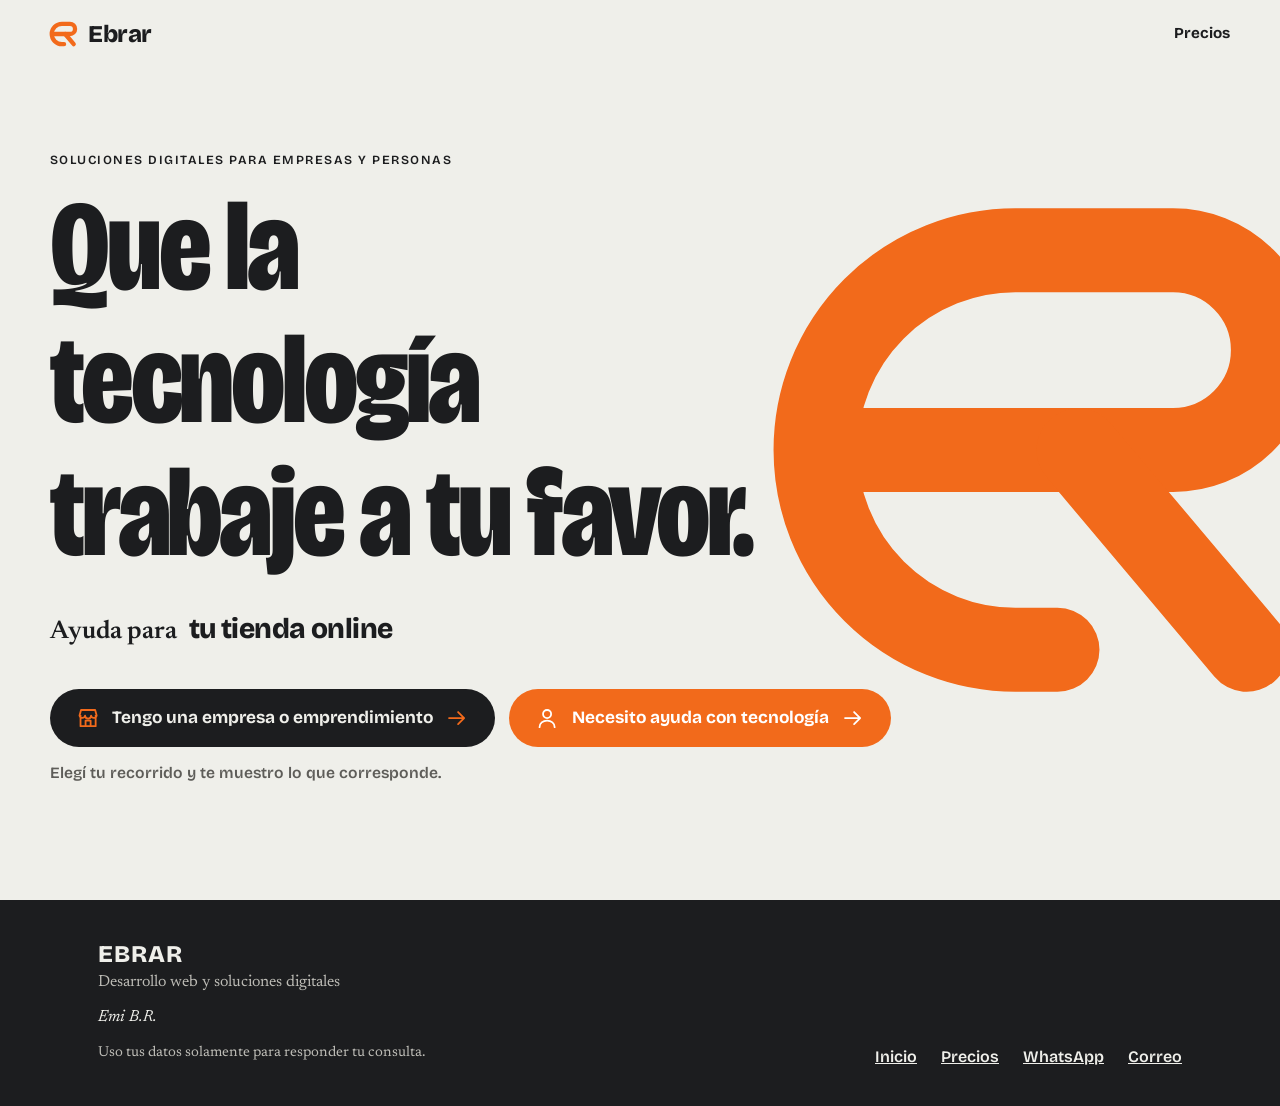
==== commit e72a6ed3: "Reversión de portada mobile" ====
--- a/index.html
+++ b/index.html
@@ -47,10 +47,9 @@
 <symbol id="i-calendar" viewBox="0 0 24 24"><path d="M4 6h16v14H4zM4 10.5h16M8 3.5v4M16 3.5v4"/></symbol>
 </defs></svg>
 
-<!-- Selector de recorrido discreto (aparece al elegir): riel lateral en pantallas anchas, botón de esquina en el resto -->
-<div class="sw" id="rail" data-sw="v" role="group" aria-label="Cambiar de recorrido"><span class="pill"></span><button type="button" data-pick="a" aria-pressed="true">Empresas</button><button type="button" data-pick="b" aria-pressed="false">Personas</button></div>
-<button id="chip" type="button" aria-haspopup="true" aria-expanded="false" aria-label="Cambiar de recorrido"></button>
-<div id="pop" role="group" aria-label="Cambiar de recorrido"><button type="button" data-pick="a" aria-pressed="true">Empresas y comercios</button><button type="button" data-pick="b" aria-pressed="false">Personas</button></div>
+<!-- Selector de recorrido: barra fina que aparece al subir el scroll (no tapa el contenido) -->
+<header id="bar"><a class="brand" href="#inicio" aria-label="Ebrar, volver al inicio"><svg viewBox="-4 10 112 100" aria-hidden="true" focusable="false"><g fill="none" stroke="currentColor" stroke-width="16" stroke-linecap="round" stroke-linejoin="round"><path d="M56 98H48A38 38 0 0 1 48 22H78A19 19 0 0 1 78 60H12"/><path d="M60 60L92 98"/></g></svg>Ebrar</a>
+  <div class="sw" data-sw="h" role="group" aria-label="Cambiar de recorrido"><span class="pill"></span><button type="button" data-pick="a" aria-pressed="true">Empresas</button><button type="button" data-pick="b" aria-pressed="false">Personas</button></div></header>
 
 <main id="contenido">
 <section class="cover" id="inicio" aria-labelledby="titulo-hero">
@@ -59,6 +58,10 @@
     <nav class="toplinks" aria-label="Principal"><a href="precios.html">Precios</a></nav>
   </div>
   <svg class="big-mark" id="mark" viewBox="-4 10 112 100" aria-hidden="true" focusable="false"><g fill="none" stroke="currentColor" stroke-width="16" stroke-linecap="round" stroke-linejoin="round"><path pathLength="1" d="M56 98H48A38 38 0 0 1 48 22H78A19 19 0 0 1 78 60H12"/><path pathLength="1" d="M60 60L92 98"/></g></svg>
+  <div class="logobox" id="logobox" aria-hidden="true">
+    <svg id="sv" viewBox="-11 12 130 96" preserveAspectRatio="xMidYMid meet" fill="none" stroke-linecap="round" stroke-linejoin="round" focusable="false"><g stroke="currentColor" stroke-width="16" opacity=".07"><path d="M56 98H48A38 38 0 0 1 48 22H78A19 19 0 0 1 78 60H12"/><path d="M60 60L92 98"/></g><g id="pieces" stroke="#F26A1B" stroke-width="16"></g></svg>
+    <svg id="sv2" class="runs" viewBox="-11 12 130 96" preserveAspectRatio="xMidYMid meet" fill="none" stroke-linecap="round" stroke-linejoin="round" focusable="false"><g id="runs" stroke-width="16"></g></svg>
+  </div>
   <div class="cover__in">
     <p class="desc">Soluciones digitales para empresas y personas</p>
     <h1 id="titulo-hero"><span class="l"><span>Que la</span></span><span class="l"><span>tecnología</span></span><span class="l"><span>trabaje a tu favor.</span></span></h1>
@@ -105,6 +108,7 @@
     <h2 class="rv" id="t-per">No hace falta saber de tecnología <em>para pedir ayuda.</em></h2>
     <p class="lead rv">Te acompaño con paciencia y a tu ritmo, para que uses el celular, la computadora y los servicios digitales con más confianza e independencia. Cada persona tiene sus propias dudas, y la ayuda se adapta a ellas.</p>
     <div class="pg" id="pg"></div>
+    <div class="cta-row rv"><a class="btn" href="#contacto-b">Contame en qué necesitás ayuda</a></div>
     <aside class="notice rv" role="note"><svg class="i" aria-hidden="true"><use href="#i-info"/></svg><p><strong>Vos conservás el control.</strong> Nunca te voy a pedir contraseñas bancarias ni códigos de verificación: tus dispositivos y tus claves son tuyos. Tampoco ofrezco asesoramiento legal, financiero ni especializado en ciberseguridad.</p></aside>
     <p id="modalidad-info" class="note" hidden></p>
     <p class="lead rv" style="margin:32px 0 0"><a class="link" href="precios.html#personas">Ver precios y planes →</a></p>
@@ -190,5 +194,6 @@
 <script src="config.js"></script>
 <script src="common.js"></script>
 <script src="main.js"></script>
+<script src="logo.js"></script>
 </body>
 </html>
--- a/styles.css
+++ b/styles.css
@@ -20,14 +20,14 @@
 [hidden]{display:none!important}
 
 /* ===== PORTADA (1 viewport) ===== */
-.cover{position:relative;height:100svh;min-height:640px;display:flex;flex-direction:column;justify-content:center;padding:84px var(--g) 40px;overflow:hidden}
+.cover{position:relative;height:100vh;height:100svh;min-height:440px;display:flex;flex-direction:column;justify-content:center;padding:84px var(--g) 44px;overflow:hidden}
 .top{position:absolute;inset:0 0 auto 0;height:68px;display:flex;align-items:center;justify-content:space-between;padding-inline:var(--g);z-index:5}
 .toplinks{display:flex;gap:20px;font:700 .95rem var(--fd)}
 .toplinks a{text-decoration:none;padding:8px 2px;border-bottom:2px solid transparent}.toplinks a:hover{border-color:var(--orange)}
 .cover__in{position:relative;z-index:2;max-width:var(--maxw);margin-inline:auto;width:100%}
 .desc{font:600 .78rem var(--fd);letter-spacing:.12em;text-transform:uppercase;margin-bottom:18px}
-h1{position:relative;z-index:2;font-size:clamp(2.8rem,10vw,8.2rem);font-variation-settings:"wdth" 76;letter-spacing:-.04em;line-height:.93}
-.l{display:block;overflow:hidden;padding-bottom:.08em}
+h1{position:relative;z-index:2;font-size:clamp(2.4rem,min(10vw,calc((100svh - 370px)/3.1)),8.2rem);font-variation-settings:"wdth" 78;letter-spacing:-.025em;line-height:.98}
+.l{display:block;overflow:hidden;padding-bottom:.16em;margin-bottom:-.1em}
 .l>span{display:block;transform:translateY(105%);animation:up 1s var(--ease) forwards}
 .l:nth-child(2)>span{animation-delay:.1s}.l:nth-child(3)>span{animation-delay:.2s}
 @keyframes up{to{transform:none}}
@@ -39,50 +39,56 @@
 .pick .i{font-size:1.4em}.pick .ar{transition:transform .35s var(--ease)}
 .pick:hover .ar,.pick:focus-visible .ar{transform:translateX(6px)}
 .pick--a{background:var(--ink);color:var(--paper)}.pick--a .i{color:var(--orange)}
-.pick--b{background:var(--orange);color:var(--ink)}
+.pick--b{background:var(--orange);color:#fff}
 .pick:hover .i:first-child{animation:wig .6s ease}
 @keyframes wig{30%{transform:rotate(-12deg) scale(1.15)}60%{transform:rotate(8deg) scale(1.1)}}
-/* el botón enfocado se destaca y el otro se atenúa, para no confundirlos */
-.cta:has(.pick:hover) .pick:not(:hover),.cta:has(.pick:focus-visible) .pick:not(:focus-visible){opacity:.35;transform:scale(.96)}
-.pick:hover,.pick:focus-visible{transform:scale(1.04)}
-.pick--a:hover,.pick--a:focus-visible{animation:ringA 1.4s ease-out infinite}
-.pick--b:hover,.pick--b:focus-visible{animation:ringB 1.4s ease-out infinite}
-@keyframes ringA{from{box-shadow:0 0 0 0 rgba(28,29,31,.45)}to{box-shadow:0 0 0 16px rgba(28,29,31,0)}}
-@keyframes ringB{from{box-shadow:0 0 0 0 rgba(242,106,27,.55)}to{box-shadow:0 0 0 16px rgba(242,106,27,0)}}
+/* cada botón conserva su familia de color al pasar el mouse o enfocarlo */
+.pick--a:hover,.pick--a:focus-visible{background:var(--ink2);box-shadow:0 0 0 3px var(--ink),0 0 0 6px var(--paper),0 0 0 8px var(--ink)}
+.pick--b:hover,.pick--b:focus-visible{background:var(--orange2);box-shadow:0 0 0 3px var(--orange2),0 0 0 6px var(--paper),0 0 0 8px var(--orange2)}
+.pick:hover,.pick:focus-visible{transform:translateY(-3px)}
 .preview{margin-top:16px;min-height:1.6em;font:600 .98rem var(--fd);color:var(--muted)}
-.big-mark{position:absolute;z-index:1;right:-4vw;top:50%;width:min(46vw,620px);color:var(--orange);transform:translate(var(--px,0),calc(-50% + var(--py,0)));transition:transform .4s ease-out,color .5s,opacity .5s}
+.big-mark{position:absolute;z-index:1;right:-4vw;top:50%;width:min(46vw,620px);color:var(--orange);transform:translate(var(--px,0px),calc(-50% + var(--py,0px)));transition:transform .4s ease-out,color .5s,opacity .5s}
 .big-mark path{stroke-dasharray:1 2;stroke-dashoffset:1.1;animation:draw 1.6s cubic-bezier(.6,.05,.2,1) .3s forwards}
 .big-mark path+path{animation-delay:1.1s}
 @keyframes draw{to{stroke-dashoffset:0}}
-.cover[data-hov="a"] .big-mark{color:var(--ink);opacity:.12}
-@media(max-width:759px){.big-mark{width:80vw;right:-22vw;top:26%;opacity:.22}.pick{width:100%;justify-content:space-between}}
+
+/* ventanas bajas (portátiles con barra de marcadores): se compacta el espaciado vertical */
+@media(max-height:720px){.cover{padding-top:76px;padding-bottom:28px}.desc{margin-bottom:10px}.roll{margin-top:12px}.cta{margin-top:20px}.pick{min-height:52px}.preview{margin-top:10px}}
+@media(max-height:520px){.cover{padding-top:72px;padding-bottom:20px}.roll,.preview{display:none}h1{font-size:clamp(1.8rem,min(10vw,calc((100svh - 250px)/3.1)),8.2rem)}}
+/* móvil: título y subtítulo centrados; el logo animado (logo.js) ocupa el hueco arriba a la derecha */
+.logobox{display:none}
+@media(max-width:759px){
+  .big-mark,.preview{display:none}
+  .cover{padding:76px var(--g) 28px}
+  .cover__in{flex:1;display:flex;flex-direction:column}
+  h1{font-size:clamp(2.4rem,min(14.5vw,calc((100svh - 330px)/3.1)),5.2rem)}
+  .desc{margin-top:auto}
+  .roll{margin-bottom:auto}
+  .cta{margin-top:20px;flex-direction:column;gap:12px}
+  .pick{width:100%;justify-content:space-between}
+  .logobox{display:block;position:absolute;z-index:1;left:0;top:0;width:10px;height:10px;touch-action:pan-y;cursor:grab;user-select:none;-webkit-user-select:none}
+  .logobox svg{position:absolute;inset:0;width:100%;height:100%;display:block;overflow:hidden}
+  /* solo las líneas se desvanecen en los bordes del recuadro; el logo queda nítido */
+  .logobox svg.runs{-webkit-mask-image:linear-gradient(to right,transparent 0,#000 18%),linear-gradient(to bottom,transparent 0,#000 12%,#000 88%,transparent 100%);-webkit-mask-composite:source-in;
+    mask-image:linear-gradient(to right,transparent 0,#000 18%),linear-gradient(to bottom,transparent 0,#000 12%,#000 88%,transparent 100%);mask-composite:intersect}
+}
 
 /* ===== TRANSICIÓN ===== */
 .wipe{position:fixed;inset:0;z-index:100;pointer-events:none;clip-path:circle(0 at 50% 50%);opacity:1}
 .wipe.run{transition:clip-path .8s cubic-bezier(.7,0,.2,1)}
 .wipe.fade{transition:opacity .5s ease;opacity:0}
 
-/* ===== SELECTOR DISCRETO: riel lateral (≥1300px) o botón de esquina ===== */
+/* ===== SELECTOR: barra fina que se oculta al bajar y reaparece al subir ===== */
 .sw{position:relative;display:inline-flex;background:var(--ink);border-radius:999px;padding:3px;font:700 .82rem var(--fd)}
-.sw button{position:relative;z-index:1;border:0;background:none;color:var(--paper);padding:8px 13px;border-radius:999px;cursor:pointer;font:inherit;min-height:36px;white-space:nowrap}
+.sw button{position:relative;z-index:1;border:0;background:none;color:var(--paper);padding:8px 14px;border-radius:999px;cursor:pointer;font:inherit;min-height:38px;white-space:nowrap}
 .sw button[aria-pressed=true]{color:var(--ink)}
 .sw .pill{position:absolute;border-radius:999px;background:var(--orange);transition:all .45s var(--ease)}
-#rail,#chip,#pop{display:none}
-#rail{position:fixed;z-index:60;right:8px;top:50%;transform:translateY(-50%) translateX(140%);transition:transform .5s var(--ease)}
-#rail.show{transform:translateY(-50%)}
-#rail.sw{flex-direction:column;width:42px;padding:3px;box-shadow:0 0 0 1px rgba(239,239,234,.4)}
-#rail button{writing-mode:vertical-rl;transform:rotate(180deg);padding:14px 8px;min-height:0;min-width:36px}
-#rail .pill{left:3px;right:3px}
-@media(min-width:1300px){#rail{display:inline-flex}}
-@media(max-width:1299px){
-  #chip{display:grid;place-items:center;position:fixed;z-index:60;top:12px;right:12px;width:46px;height:46px;border-radius:50%;border:2px solid var(--paper);background:var(--ink);color:var(--orange);font-size:1.3rem;cursor:pointer;opacity:0;pointer-events:none;transition:opacity .4s,transform .3s var(--ease)}
-  #chip.show{opacity:.6;pointer-events:auto}#chip.show:hover,#chip.show:focus-visible,#chip.open{opacity:1}
-  #pop{position:fixed;z-index:61;top:66px;right:12px;flex-direction:column;gap:4px;background:var(--ink);border:2px solid var(--paper);border-radius:18px;padding:6px;font:700 .9rem var(--fd)}
-  #pop.open{display:flex}
-  #pop button{border:0;background:none;color:var(--paper);padding:11px 16px;border-radius:12px;cursor:pointer;font:inherit;text-align:left;min-height:44px}
-  #pop button[aria-pressed=true]{background:var(--orange);color:var(--ink)}
-}
-
+#bar{position:fixed;z-index:60;inset:0 0 auto 0;height:52px;display:flex;align-items:center;justify-content:space-between;gap:12px;padding-inline:var(--g);transform:translateY(-110%);visibility:hidden;transition:transform .4s var(--ease),background .5s,color .5s,visibility 0s .4s;box-shadow:0 1px 0 rgba(28,29,31,.15)}
+#bar.show{transform:none;visibility:visible;transition-delay:0s}
+body[data-aud="a"] #bar{background:var(--ink);color:var(--paper);box-shadow:0 1px 0 rgba(239,239,234,.2)}
+body[data-aud="b"] #bar{background:var(--tint);color:var(--ink)}
+body[data-aud="a"] #bar .sw{background:#3a3b40}body[data-aud="b"] #bar .sw{background:var(--ink)}
+#bar .brand{font-size:1.25rem}#bar .brand svg{width:24px;height:22px}
 /* ===== CONTENIDO POR RECORRIDO ===== */
 #reveal{display:none;transition:background .5s,color .5s}
 #reveal.on{display:block}
@@ -93,9 +99,9 @@
 .rbar{display:flex;align-items:center;justify-content:space-between;gap:16px;min-height:68px;padding-inline:var(--g);max-width:calc(var(--maxw) + 2*var(--g));margin-inline:auto}
 .rbar nav{display:flex;gap:20px;font:700 .95rem var(--fd)}
 .rbar nav a{text-decoration:none;padding:8px 2px;border-bottom:2px solid transparent}.rbar nav a:hover{border-color:var(--orange)}
-@media(max-width:1299px){.rbar{padding-right:72px}}
 @media(max-width:560px){.rbar nav{gap:12px;font-size:.85rem}.rbar .brand{font-size:1.25rem}}
-section.s{padding-block:clamp(56px,9vw,112px)}
+@media(max-width:380px){.rbar{flex-wrap:wrap;gap:4px 16px;padding-block:10px}.rbar nav{gap:10px;font-size:.8rem;flex-wrap:wrap}}
+section.s{padding-block:clamp(56px,9vw,112px);scroll-margin-top:56px}
 .k{font:700 .8rem var(--fd);letter-spacing:.12em;text-transform:uppercase;opacity:.7;margin-bottom:14px}
 h2{font-size:clamp(2.1rem,6vw,4.6rem);max-width:13em;margin-bottom:clamp(28px,5vw,60px)}
 h2 em{font-style:normal;color:var(--orange)}
@@ -108,7 +114,7 @@
 
 /* Servicios para empresas: tarjetas apiladas */
 .stack{position:relative}
-.card{position:sticky;top:calc(24px + var(--i)*22px);margin-bottom:28px;border-radius:28px;padding:clamp(24px,4vw,48px);display:grid;gap:22px 40px;color:var(--ink);border:2px solid var(--ink);transform-origin:50% 0}
+.card{position:sticky;top:calc(68px + var(--i)*22px);margin-bottom:28px;border-radius:28px;padding:clamp(24px,4vw,48px);display:grid;gap:22px 40px;color:var(--ink);border:2px solid var(--ink);transform-origin:50% 0}
 @media(min-width:760px){.card{grid-template-columns:110px 1fr 1fr}}
 .card:nth-child(1){background:var(--paper)}.card:nth-child(2){background:var(--orange)}.card:nth-child(3){background:#E4E3DB}.card:nth-child(4){background:var(--tint)}.card:nth-child(5){background:var(--paper)}
 .card .n{font:800 clamp(3rem,8vw,5.5rem)/.9 var(--fd);font-variation-settings:"wdth" 78}
@@ -119,25 +125,21 @@
 .card li::before{content:"";position:absolute;left:0;top:1.02em;width:13px;height:6px;border-radius:6px;background:var(--ink)}
 .card .link:hover{text-decoration-color:var(--ink)}
 
-/* Pasos: paneles que se expanden (escritorio) / carrusel (móvil) */
-.sg{display:flex;gap:12px;height:330px}
-.st{position:relative;flex:1;min-width:0;padding:22px 20px;border-radius:24px;background:rgba(128,128,128,.12);border:2px solid currentColor;border-color:color-mix(in srgb,currentColor 28%,transparent);display:flex;flex-direction:column;justify-content:space-between;overflow:hidden;cursor:pointer;transition:flex .7s var(--ease),background .5s,color .5s,border-color .5s;text-align:left;color:inherit;font:inherit}
-.st.on{flex:3.2;background:var(--orange);color:var(--ink);border-color:var(--orange)}
-.st .ic{font-size:2rem;width:56px;height:56px;border-radius:16px;display:grid;place-items:center;background:rgba(128,128,128,.2);transition:all .5s var(--ease)}
-.st.on .ic{background:var(--ink);color:var(--orange);transform:rotate(-6deg) scale(1.08)}
-.st h3{font-size:clamp(1.3rem,2vw,1.8rem)}
-.st p{font-size:1.02rem;max-height:0;opacity:0;transition:all .6s var(--ease);max-width:22em}
-.st.on p{max-height:140px;opacity:1;margin-top:8px}
-.st .sn{position:absolute;right:16px;top:14px;font:800 1.1rem var(--fd);opacity:.6}
-.pbar{height:5px;border-radius:5px;background:rgba(128,128,128,.25);margin-bottom:18px;overflow:hidden}
-.pbar i{display:block;height:100%;width:var(--p,0%);background:var(--orange);transition:width .3s linear}
-@media(max-width:899px){
-  .sg{height:auto;overflow-x:auto;scroll-snap-type:x mandatory;padding-bottom:10px;margin-inline:calc(-1*var(--g));padding-inline:var(--g);scrollbar-width:none}
-  .sg::-webkit-scrollbar{display:none}
-  .st,.st.on{flex:0 0 78%;scroll-snap-align:center;min-height:250px;background:rgba(128,128,128,.12);color:inherit;border-color:color-mix(in srgb,currentColor 28%,transparent)}
-  .st.cur{background:var(--orange);color:var(--ink);border-color:var(--orange)}
-  .st p{max-height:none;opacity:1;margin-top:8px}
-}
+/* Pasos: grilla (2 columnas en móvil, 4-5 en escritorio) que se enciende en secuencia */
+.pbar{height:6px;border-radius:6px;background:color-mix(in srgb,currentColor 20%,transparent);margin-bottom:22px;overflow:hidden}
+.pbar i{display:block;height:100%;width:var(--p,0%);background:var(--orange);border-radius:6px;transition:width .6s var(--ease)}
+.sg{display:grid;grid-template-columns:repeat(2,1fr);gap:14px}
+.sg[data-n="5"] .st:last-child{grid-column:span 2}
+@media(min-width:900px){.sg[data-n="5"]{grid-template-columns:repeat(5,1fr)}.sg[data-n="4"]{grid-template-columns:repeat(4,1fr)}.sg[data-n="5"] .st:last-child{grid-column:auto}}
+.st{position:relative;padding:20px 18px 22px;border-radius:22px;border:2px solid color-mix(in srgb,currentColor 25%,transparent);background:color-mix(in srgb,currentColor 5%,transparent);display:flex;flex-direction:column;gap:12px;min-height:200px;min-width:0;transition:opacity .8s var(--ease),transform .5s var(--ease),background .5s,color .5s,border-color .5s}
+.st .sn{position:absolute;right:16px;top:14px;font:800 1rem var(--fd);opacity:.6}
+.st .ic{width:48px;height:48px;border-radius:14px;display:grid;place-items:center;font-size:1.6rem;background:color-mix(in srgb,currentColor 12%,transparent);transition:all .5s var(--ease)}
+.st h3{font-size:1.4rem;margin-bottom:6px;overflow-wrap:anywhere}
+.st p{font-size:1rem;opacity:.85}
+.st.on{background:var(--orange);color:var(--ink);border-color:var(--orange);transform:translateY(-8px)}
+.st.on .ic{background:var(--ink);color:var(--orange);animation:pop .6s var(--ease)}
+.st.done{border-color:var(--orange)}
+@keyframes pop{40%{transform:scale(1.25) rotate(-8deg)}}
 
 /* Personas: tarjetas con íconos (bento) */
 .pg{display:grid;gap:16px;grid-template-columns:1fr}
@@ -146,21 +148,12 @@
 .pc .ic{width:62px;height:62px;border-radius:18px;display:grid;place-items:center;font-size:2rem;background:var(--tint);color:var(--ink);border:2px solid var(--ink);transition:all .45s var(--ease)}
 .pc:hover .ic{background:var(--orange);transform:rotate(-8deg) scale(1.1)}
 .pc h3{font-size:clamp(1.4rem,2.4vw,1.8rem)}.pc p{color:var(--muted);font-size:1.05rem}
-.pc--cta{background:var(--orange);flex-direction:row;align-items:center;gap:22px;flex-wrap:wrap}
-.pc--cta .ic{background:var(--ink);color:var(--orange)}.pc--cta p{color:var(--ink)}
-.pc--cta .txt{flex:1 1 260px;display:flex;flex-direction:column;gap:8px}
-.pc--cta:hover{box-shadow:0 14px 0 var(--ink)}
 .btn{display:inline-block;font:700 1.05rem var(--fd);text-decoration:none;padding:17px 26px;border:0;border-radius:999px;background:var(--ink);color:var(--paper);cursor:pointer;transition:transform .25s var(--ease),background .2s;line-height:1}
 .btn:hover{transform:translateY(-3px);background:var(--ink2)}
 .btn[disabled]{opacity:.55;cursor:not-allowed}
-@media(min-width:620px){.pg{grid-template-columns:repeat(2,1fr)}.pc.big,.pc.wide{grid-column:span 2}}
-@media(min-width:960px){.pg{grid-template-columns:repeat(4,1fr);grid-auto-rows:minmax(210px,auto)}.pc.big{grid-column:span 2;grid-row:span 2}.pc.wide{grid-column:span 4}}
-.pc.big .ic{width:96px;height:96px;font-size:3.4rem;border-radius:26px}
-.pc.big h3{font-size:clamp(2rem,3.6vw,3rem)}.pc.big p{font-size:1.2rem;max-width:20em}
-.mock{margin-top:auto;display:flex;gap:10px}
-.mock span{flex:1;height:64px;display:grid;place-items:center;font-size:1.8rem;border-radius:14px;background:var(--tint);border:2px solid var(--ink);animation:bob 3s ease-in-out infinite}
-.mock span:nth-child(2){animation-delay:.3s;background:var(--orange)}.mock span:nth-child(3){animation-delay:.6s}
-@keyframes bob{50%{transform:translateY(-8px)}}
+@media(min-width:620px){.pg{grid-template-columns:repeat(2,1fr)}.pc:last-child{grid-column:1/-1}}
+@media(min-width:960px){.pg{grid-template-columns:repeat(3,1fr)}.pc:last-child{grid-column:span 2}}
+.cta-row{margin-top:36px}
 /* aviso informativo (no es una opción de servicio) */
 .notice{display:flex;gap:16px;align-items:flex-start;margin-top:36px;padding:18px 22px;max-width:46em;border-left:6px solid var(--ink);background:rgba(255,255,255,.55);border-radius:6px 16px 16px 6px}
 .notice .i{font-size:1.5rem;margin-top:2px;color:var(--orange2)}
@@ -245,8 +238,8 @@
 .price .amt{font:800 1.9rem/1 var(--fd);letter-spacing:-.03em;font-variation-settings:"wdth" 82}
 .price .per{display:block;font:600 .88rem var(--fd);color:var(--muted);margin-top:4px}
 .plan .btn{align-self:stretch;text-align:center;margin-top:4px}
-.plan--rec{background:var(--orange)}
-.plan--rec .who,.plan--rec .per{color:var(--ink)}.plan--rec .ic{background:var(--ink);color:var(--orange)}
+.plan--rec{background:var(--orange);color:#fff}
+.plan--rec .who,.plan--rec .per,.plan--rec .note{color:#fff}.plan--rec .price{border-top-color:#fff}.plan--rec .ic{background:var(--ink);color:var(--orange)}
 .badge{position:absolute;top:-13px;left:22px;background:var(--ink);color:var(--paper);font:700 .78rem var(--fd);letter-spacing:.06em;text-transform:uppercase;padding:6px 12px;border-radius:999px}
 .plan.flash{animation:flash 1.4s ease}
 @keyframes flash{0%,100%{box-shadow:0 0 0 0 rgba(242,106,27,0)}30%{box-shadow:0 0 0 12px rgba(242,106,27,.45)}}
@@ -290,6 +283,6 @@
   *,*::before,*::after{animation:none!important;transition:none!important}
   .rv{opacity:1;transform:none}.l>span{transform:none}.big-mark path{stroke-dashoffset:0}
 }
-@media print{.skip,#rail,#chip,#pop,.wipe{display:none}}
-.plan--rec li::before{background:var(--ink)}
-.plan--rec li{border-top-color:rgba(28,29,31,.3)}
+@media print{.skip,#bar,.wipe{display:none}}
+.plan--rec li::before{background:#fff}
+.plan--rec li{border-top-color:rgba(255,255,255,.45)}
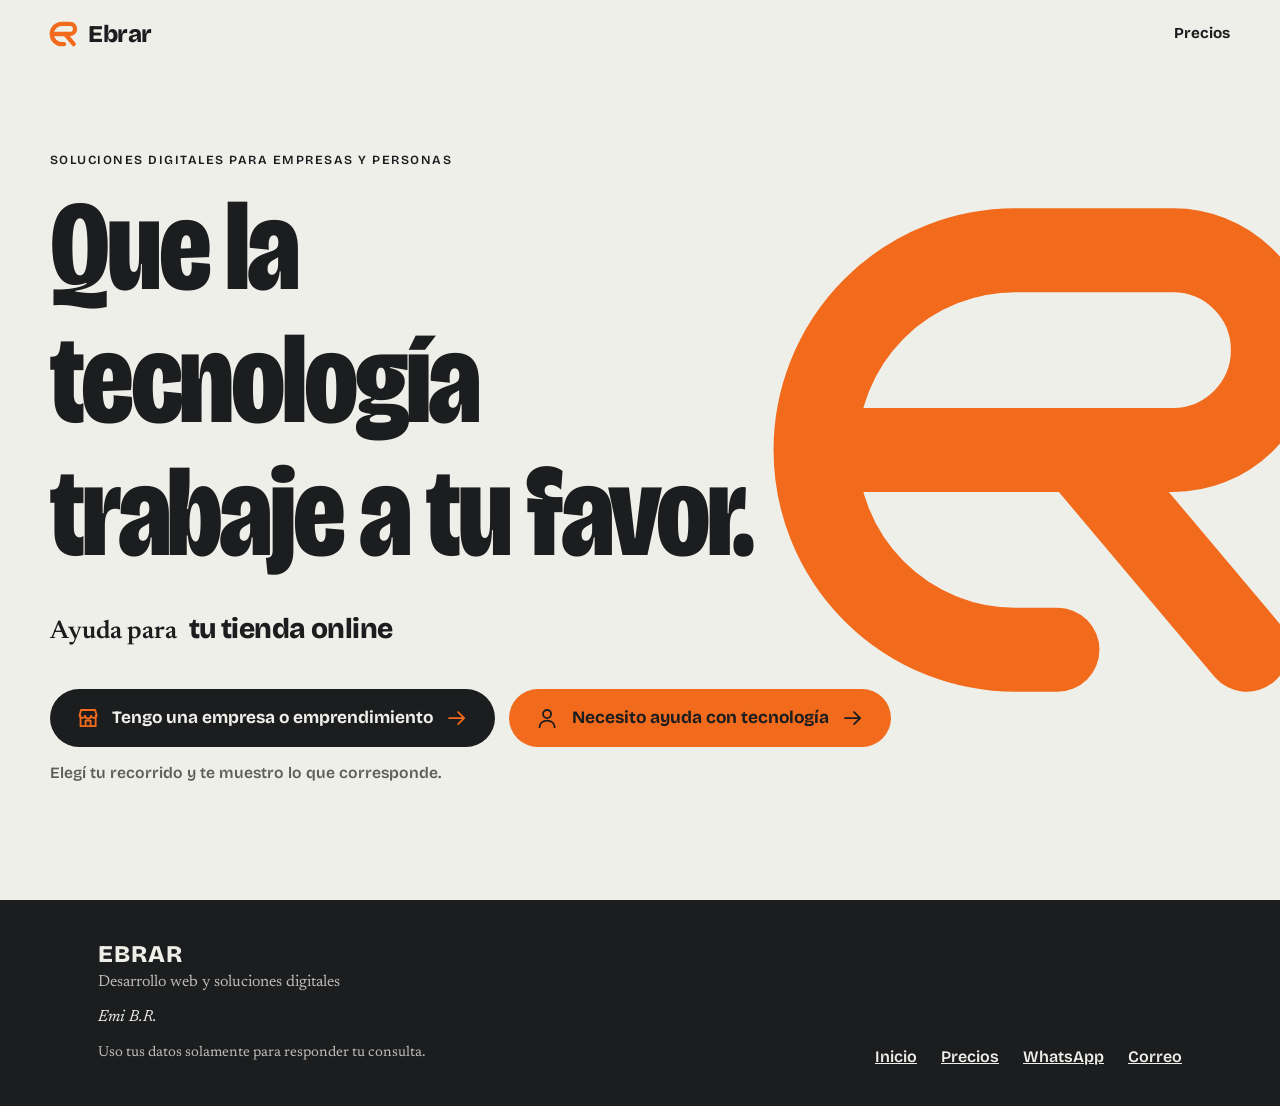
==== commit cd829975: "revert portada mobile" ====
--- a/index.html
+++ b/index.html
@@ -58,10 +58,6 @@
     <nav class="toplinks" aria-label="Principal"><a href="precios.html">Precios</a></nav>
   </div>
   <svg class="big-mark" id="mark" viewBox="-4 10 112 100" aria-hidden="true" focusable="false"><g fill="none" stroke="currentColor" stroke-width="16" stroke-linecap="round" stroke-linejoin="round"><path pathLength="1" d="M56 98H48A38 38 0 0 1 48 22H78A19 19 0 0 1 78 60H12"/><path pathLength="1" d="M60 60L92 98"/></g></svg>
-  <div class="logobox" id="logobox" aria-hidden="true">
-    <svg id="sv" viewBox="-11 12 130 96" preserveAspectRatio="xMidYMid meet" fill="none" stroke-linecap="round" stroke-linejoin="round" focusable="false"><g stroke="currentColor" stroke-width="16" opacity=".07"><path d="M56 98H48A38 38 0 0 1 48 22H78A19 19 0 0 1 78 60H12"/><path d="M60 60L92 98"/></g><g id="pieces" stroke="#F26A1B" stroke-width="16"></g></svg>
-    <svg id="sv2" class="runs" viewBox="-11 12 130 96" preserveAspectRatio="xMidYMid meet" fill="none" stroke-linecap="round" stroke-linejoin="round" focusable="false"><g id="runs" stroke-width="16"></g></svg>
-  </div>
   <div class="cover__in">
     <p class="desc">Soluciones digitales para empresas y personas</p>
     <h1 id="titulo-hero"><span class="l"><span>Que la</span></span><span class="l"><span>tecnología</span></span><span class="l"><span>trabaje a tu favor.</span></span></h1>
@@ -194,6 +190,5 @@
 <script src="config.js"></script>
 <script src="common.js"></script>
 <script src="main.js"></script>
-<script src="logo.js"></script>
 </body>
 </html>
--- a/styles.css
+++ b/styles.css
@@ -39,7 +39,7 @@
 .pick .i{font-size:1.4em}.pick .ar{transition:transform .35s var(--ease)}
 .pick:hover .ar,.pick:focus-visible .ar{transform:translateX(6px)}
 .pick--a{background:var(--ink);color:var(--paper)}.pick--a .i{color:var(--orange)}
-.pick--b{background:var(--orange);color:#fff}
+.pick--b{background:var(--orange);color:var(--ink)}
 .pick:hover .i:first-child{animation:wig .6s ease}
 @keyframes wig{30%{transform:rotate(-12deg) scale(1.15)}60%{transform:rotate(8deg) scale(1.1)}}
 /* cada botón conserva su familia de color al pasar el mouse o enfocarlo */
@@ -55,23 +55,17 @@
 /* ventanas bajas (portátiles con barra de marcadores): se compacta el espaciado vertical */
 @media(max-height:720px){.cover{padding-top:76px;padding-bottom:28px}.desc{margin-bottom:10px}.roll{margin-top:12px}.cta{margin-top:20px}.pick{min-height:52px}.preview{margin-top:10px}}
 @media(max-height:520px){.cover{padding-top:72px;padding-bottom:20px}.roll,.preview{display:none}h1{font-size:clamp(1.8rem,min(10vw,calc((100svh - 250px)/3.1)),8.2rem)}}
-/* móvil: título y subtítulo centrados; el logo animado (logo.js) ocupa el hueco arriba a la derecha */
-.logobox{display:none}
+/* móvil: título arriba, marca en el medio y botones al pie, repartidos en todo el alto */
 @media(max-width:759px){
-  .big-mark,.preview{display:none}
   .cover{padding:76px var(--g) 28px}
   .cover__in{flex:1;display:flex;flex-direction:column}
-  h1{font-size:clamp(2.4rem,min(14.5vw,calc((100svh - 330px)/3.1)),5.2rem)}
-  .desc{margin-top:auto}
-  .roll{margin-bottom:auto}
-  .cta{margin-top:20px;flex-direction:column;gap:12px}
+  h1{font-size:clamp(2.4rem,min(13vw,calc((100svh - 400px)/3.1)),5rem)}
+  .cta{margin-top:auto;flex-direction:column;gap:12px}
   .pick{width:100%;justify-content:space-between}
-  .logobox{display:block;position:absolute;z-index:1;left:0;top:0;width:10px;height:10px;touch-action:pan-y;cursor:grab;user-select:none;-webkit-user-select:none}
-  .logobox svg{position:absolute;inset:0;width:100%;height:100%;display:block;overflow:hidden}
-  /* solo las líneas se desvanecen en los bordes del recuadro; el logo queda nítido */
-  .logobox svg.runs{-webkit-mask-image:linear-gradient(to right,transparent 0,#000 18%),linear-gradient(to bottom,transparent 0,#000 12%,#000 88%,transparent 100%);-webkit-mask-composite:source-in;
-    mask-image:linear-gradient(to right,transparent 0,#000 18%),linear-gradient(to bottom,transparent 0,#000 12%,#000 88%,transparent 100%);mask-composite:intersect}
+  .preview{text-align:center}
+  .big-mark{width:min(58vw,24svh);right:calc(var(--g) + 4vw);top:60%;opacity:1}
 }
+@media(max-width:759px) and (max-height:720px){.big-mark{opacity:.2;width:50vw;top:50%}}
 
 /* ===== TRANSICIÓN ===== */
 .wipe{position:fixed;inset:0;z-index:100;pointer-events:none;clip-path:circle(0 at 50% 50%);opacity:1}
@@ -238,8 +232,8 @@
 .price .amt{font:800 1.9rem/1 var(--fd);letter-spacing:-.03em;font-variation-settings:"wdth" 82}
 .price .per{display:block;font:600 .88rem var(--fd);color:var(--muted);margin-top:4px}
 .plan .btn{align-self:stretch;text-align:center;margin-top:4px}
-.plan--rec{background:var(--orange);color:#fff}
-.plan--rec .who,.plan--rec .per,.plan--rec .note{color:#fff}.plan--rec .price{border-top-color:#fff}.plan--rec .ic{background:var(--ink);color:var(--orange)}
+.plan--rec{background:var(--orange)}
+.plan--rec .who,.plan--rec .per{color:var(--ink)}.plan--rec .ic{background:var(--ink);color:var(--orange)}
 .badge{position:absolute;top:-13px;left:22px;background:var(--ink);color:var(--paper);font:700 .78rem var(--fd);letter-spacing:.06em;text-transform:uppercase;padding:6px 12px;border-radius:999px}
 .plan.flash{animation:flash 1.4s ease}
 @keyframes flash{0%,100%{box-shadow:0 0 0 0 rgba(242,106,27,0)}30%{box-shadow:0 0 0 12px rgba(242,106,27,.45)}}
@@ -284,5 +278,5 @@
   .rv{opacity:1;transform:none}.l>span{transform:none}.big-mark path{stroke-dashoffset:0}
 }
 @media print{.skip,#bar,.wipe{display:none}}
-.plan--rec li::before{background:#fff}
-.plan--rec li{border-top-color:rgba(255,255,255,.45)}
+.plan--rec li::before{background:var(--ink)}
+.plan--rec li{border-top-color:rgba(28,29,31,.3)}
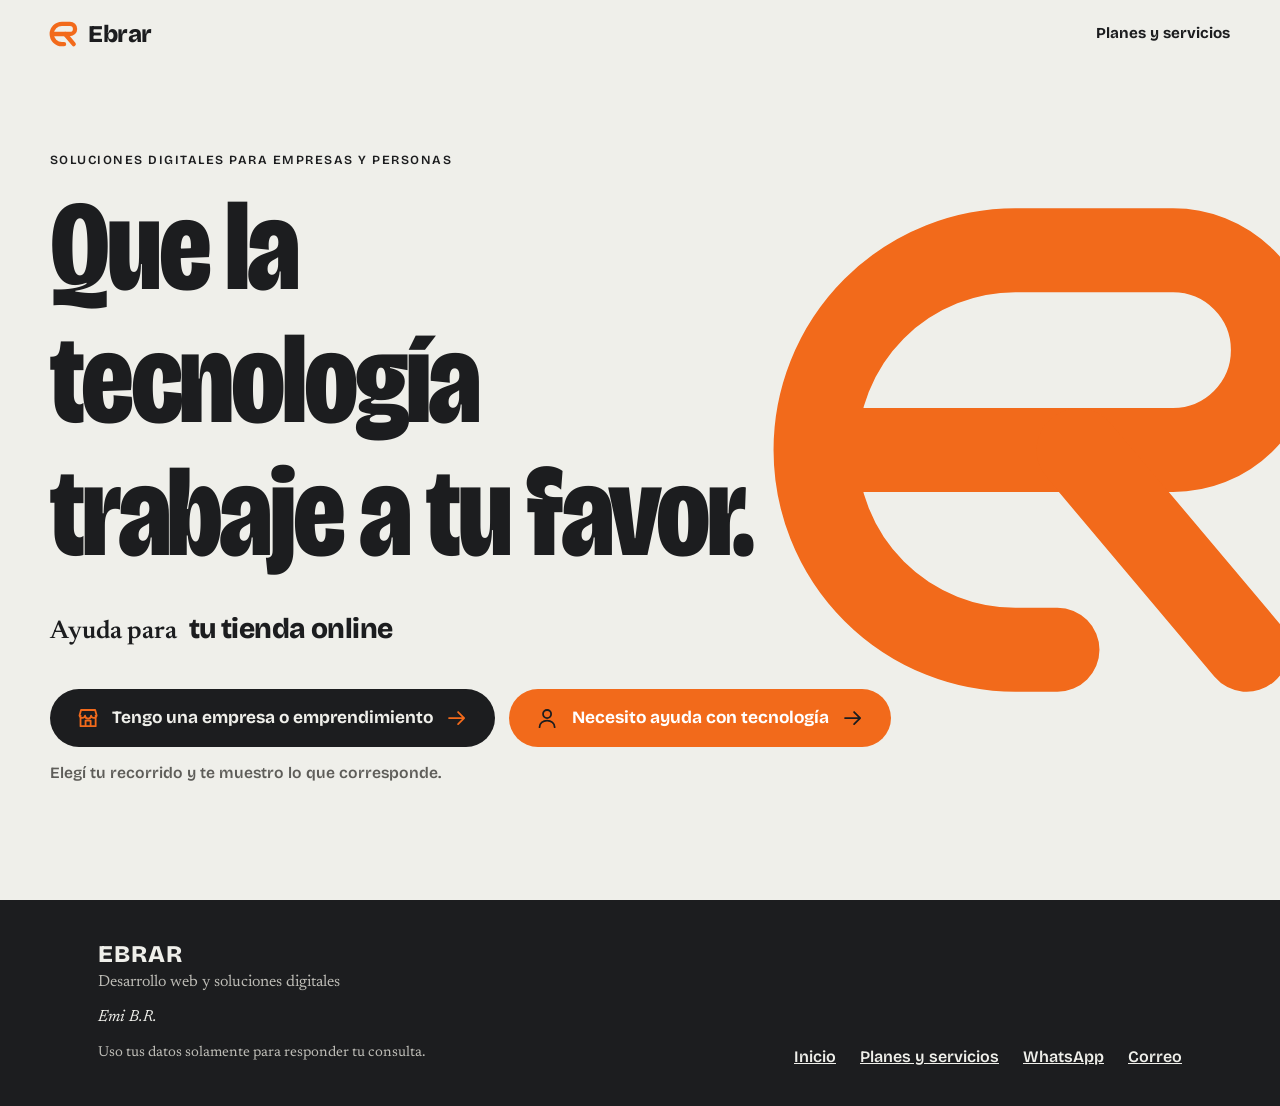
==== commit 25dbf164: "Mejora el diseño adaptable y presenta planes con cotización personalizada" ====
--- a/index.html
+++ b/index.html
@@ -55,7 +55,7 @@
 <section class="cover" id="inicio" aria-labelledby="titulo-hero">
   <div class="top">
     <a class="brand" href="#inicio" aria-label="Ebrar, inicio"><svg viewBox="-4 10 112 100" aria-hidden="true" focusable="false"><g fill="none" stroke="currentColor" stroke-width="16" stroke-linecap="round" stroke-linejoin="round"><path d="M56 98H48A38 38 0 0 1 48 22H78A19 19 0 0 1 78 60H12"/><path d="M60 60L92 98"/></g></svg>Ebrar</a>
-    <nav class="toplinks" aria-label="Principal"><a href="precios.html">Precios</a></nav>
+    <nav class="toplinks" aria-label="Principal"><a href="precios.html">Planes y servicios</a></nav>
   </div>
   <svg class="big-mark" id="mark" viewBox="-4 10 112 100" aria-hidden="true" focusable="false"><g fill="none" stroke="currentColor" stroke-width="16" stroke-linecap="round" stroke-linejoin="round"><path pathLength="1" d="M56 98H48A38 38 0 0 1 48 22H78A19 19 0 0 1 78 60H12"/><path pathLength="1" d="M60 60L92 98"/></g></svg>
   <div class="cover__in">
@@ -73,7 +73,7 @@
 <div id="reveal" data-aud="a">
   <header class="rbar">
     <a class="brand" href="#inicio" aria-label="Ebrar, volver al inicio"><svg viewBox="-4 10 112 100" aria-hidden="true" focusable="false"><g fill="none" stroke="currentColor" stroke-width="16" stroke-linecap="round" stroke-linejoin="round"><path d="M56 98H48A38 38 0 0 1 48 22H78A19 19 0 0 1 78 60H12"/><path d="M60 60L92 98"/></g></svg>Ebrar</a>
-    <nav aria-label="Secundaria"><a href="precios.html">Precios</a><a href="#sobre-mi">Sobre mí</a><a href="#contacto-a" id="nav-contacto">Contacto</a></nav>
+    <nav aria-label="Secundaria"><a href="precios.html" aria-label="Planes y servicios">Planes</a><a href="#sobre-mi">Sobre mí</a><a href="#contacto-a" id="nav-contacto">Contacto</a></nav>
   </header>
 
   <!-- ===== EMPRESAS Y COMERCIOS ===== -->
@@ -88,7 +88,7 @@
       <article class="card" style="--i:3"><p class="n" aria-hidden="true">04</p><div><h3>Redes sociales</h3><p>Una opción adicional: puede contratarse por separado o combinarse con otros servicios.</p><a class="link" href="#contacto-a" data-need="redes">Consultar por redes sociales</a></div><div><ul aria-label="Qué puede incluir, según el acuerdo"><li>Calendario de contenidos y planificación.</li><li>Redacción de publicaciones.</li><li>Preparación de piezas gráficas.</li><li>Asesoramiento sobre la comunicación digital.</li></ul><p class="note">Producción audiovisual, atención de mensajes, moderación y publicidad paga son trabajos distintos y se acuerdan aparte.</p></div></article>
       <article class="card" style="--i:4"><p class="n" aria-hidden="true">05</p><div><h3>¿No sabés qué necesitás?</h3><p>Conversemos sobre tu situación, tus dificultades y las alternativas para tu presencia digital, tus herramientas y tus procesos.</p><a class="link" href="#contacto-a" data-need="consultoria">Conversar sobre mi negocio</a></div><p class="note" style="margin:0">No es una auditoría técnica gratuita. Si hace falta una consultoría específica, su alcance y condiciones se definen antes de empezar.</p></article>
     </div>
-    <p class="lead rv" style="margin:40px 0 0"><a class="link" href="precios.html">Ver precios y planes →</a></p>
+    <p class="lead rv" style="margin:40px 0 0"><a class="link" href="precios.html">Ver planes y servicios →</a></p>
   </div></section>
 
   <section class="s only-a" id="proceso-a" aria-labelledby="t-pa" style="padding-top:0"><div class="wrap">
@@ -107,7 +107,7 @@
     <div class="cta-row rv"><a class="btn" href="#contacto-b">Contame en qué necesitás ayuda</a></div>
     <aside class="notice rv" role="note"><svg class="i" aria-hidden="true"><use href="#i-info"/></svg><p><strong>Vos conservás el control.</strong> Nunca te voy a pedir contraseñas bancarias ni códigos de verificación: tus dispositivos y tus claves son tuyos. Tampoco ofrezco asesoramiento legal, financiero ni especializado en ciberseguridad.</p></aside>
     <p id="modalidad-info" class="note" hidden></p>
-    <p class="lead rv" style="margin:32px 0 0"><a class="link" href="precios.html#personas">Ver precios y planes →</a></p>
+    <p class="lead rv" style="margin:32px 0 0"><a class="link" href="precios.html#personas">Ver planes y servicios →</a></p>
   </div></section>
 
   <section class="s only-b" id="proceso-b" aria-labelledby="t-pb" style="padding-top:0"><div class="wrap">
@@ -134,7 +134,7 @@
     <h2 class="rv" id="t-fa">Preguntas frecuentes</h2>
     <div class="rv">
       <details><summary>¿Podés trabajar sobre una web que ya existe?</summary><p>En general, sí. Primero reviso cómo está hecha y qué necesitás, y te cuento si es viable y con qué alcance.</p></details>
-      <details><summary>¿Cómo se define el presupuesto?</summary><p>Después de entender tu necesidad, acordamos alcance y presupuesto antes de empezar. Depende de cada proyecto; podés ver planes de referencia en la <a href="precios.html">página de precios</a>.</p></details>
+      <details><summary>¿Cómo se define el presupuesto?</summary><p>Después de entender tu necesidad, acordamos el alcance, los plazos y el valor antes de empezar. Podés conocer las opciones en la <a href="precios.html">página de planes y servicios</a> o pedir una propuesta a medida.</p></details>
       <details><summary>¿Puedo contratar solamente publicidad o redes sociales?</summary><p>Sí. Son servicios adicionales que pueden contratarse por separado o combinarse con otros, según lo que acordemos.</p></details>
       <details><summary>¿Podés conectar herramientas que ya utilizo?</summary><p>Depende de las herramientas, sus permisos y lo que necesites lograr. Lo evalúo con vos y te digo con honestidad si es viable.</p></details>
       <details><summary>¿La inversión publicitaria está incluida en tus honorarios?</summary><p>No. La inversión en anuncios se abona por separado de los honorarios profesionales.</p></details>
@@ -182,7 +182,7 @@
 <footer class="footer">
   <div class="wrap footer__in">
     <div><p class="fb">EBRAR</p><p>Desarrollo web y soluciones digitales</p><p class="fs">Emi B.R.</p><p style="margin-top:12px;font-size:.9rem">Uso tus datos solamente para responder tu consulta.</p></div>
-    <nav aria-label="Pie de página"><a href="#inicio">Inicio</a><a href="precios.html">Precios</a><a href="#sobre-mi" class="foot-about" hidden>Sobre mí</a><a href="#" data-wa hidden>WhatsApp</a><a href="#" data-mail hidden>Correo</a></nav>
+    <nav aria-label="Pie de página"><a href="#inicio">Inicio</a><a href="precios.html">Planes y servicios</a><a href="#sobre-mi" class="foot-about" hidden>Sobre mí</a><a href="#" data-wa hidden>WhatsApp</a><a href="#" data-mail hidden>Correo</a></nav>
   </div>
 </footer>
 <div class="wipe" id="wipe" aria-hidden="true"></div>
--- a/styles.css
+++ b/styles.css
@@ -40,6 +40,7 @@
 .pick:hover .ar,.pick:focus-visible .ar{transform:translateX(6px)}
 .pick--a{background:var(--ink);color:var(--paper)}.pick--a .i{color:var(--orange)}
 .pick--b{background:var(--orange);color:var(--ink)}
+.pick--b>span{color:#fff}
 .pick:hover .i:first-child{animation:wig .6s ease}
 @keyframes wig{30%{transform:rotate(-12deg) scale(1.15)}60%{transform:rotate(8deg) scale(1.1)}}
 /* cada botón conserva su familia de color al pasar el mouse o enfocarlo */
@@ -55,17 +56,18 @@
 /* ventanas bajas (portátiles con barra de marcadores): se compacta el espaciado vertical */
 @media(max-height:720px){.cover{padding-top:76px;padding-bottom:28px}.desc{margin-bottom:10px}.roll{margin-top:12px}.cta{margin-top:20px}.pick{min-height:52px}.preview{margin-top:10px}}
 @media(max-height:520px){.cover{padding-top:72px;padding-bottom:20px}.roll,.preview{display:none}h1{font-size:clamp(1.8rem,min(10vw,calc((100svh - 250px)/3.1)),8.2rem)}}
-/* móvil: título arriba, marca en el medio y botones al pie, repartidos en todo el alto */
+/* móvil: logo grande y translúcido detrás del texto; título y subtítulo al centro, botones al pie */
 @media(max-width:759px){
+  .preview{display:none}
   .cover{padding:76px var(--g) 28px}
   .cover__in{flex:1;display:flex;flex-direction:column}
-  h1{font-size:clamp(2.4rem,min(13vw,calc((100svh - 400px)/3.1)),5rem)}
-  .cta{margin-top:auto;flex-direction:column;gap:12px}
+  h1{font-size:clamp(2.4rem,min(15vw,calc((100svh - 330px)/3.1)),5.4rem)}
+  .desc{margin-top:auto}
+  .roll{margin-bottom:auto}
+  .cta{margin-top:20px;flex-direction:column;gap:12px}
   .pick{width:100%;justify-content:space-between}
-  .preview{text-align:center}
-  .big-mark{width:min(58vw,24svh);right:calc(var(--g) + 4vw);top:60%;opacity:1}
+  .big-mark{transform:none;width:112vw;right:-14vw;top:47%;margin-top:-50vw;opacity:.16;z-index:0}
 }
-@media(max-width:759px) and (max-height:720px){.big-mark{opacity:.2;width:50vw;top:50%}}
 
 /* ===== TRANSICIÓN ===== */
 .wipe{position:fixed;inset:0;z-index:100;pointer-events:none;clip-path:circle(0 at 50% 50%);opacity:1}
@@ -95,7 +97,7 @@
 .rbar nav a{text-decoration:none;padding:8px 2px;border-bottom:2px solid transparent}.rbar nav a:hover{border-color:var(--orange)}
 @media(max-width:560px){.rbar nav{gap:12px;font-size:.85rem}.rbar .brand{font-size:1.25rem}}
 @media(max-width:380px){.rbar{flex-wrap:wrap;gap:4px 16px;padding-block:10px}.rbar nav{gap:10px;font-size:.8rem;flex-wrap:wrap}}
-section.s{padding-block:clamp(56px,9vw,112px);scroll-margin-top:56px}
+section.s{padding-block:clamp(48px,6vw,80px);scroll-margin-top:56px}
 .k{font:700 .8rem var(--fd);letter-spacing:.12em;text-transform:uppercase;opacity:.7;margin-bottom:14px}
 h2{font-size:clamp(2.1rem,6vw,4.6rem);max-width:13em;margin-bottom:clamp(28px,5vw,60px)}
 h2 em{font-style:normal;color:var(--orange)}
@@ -176,10 +178,11 @@
 @media(min-width:860px){.contact{grid-template-columns:1fr 1fr;gap:72px;align-items:start}}
 .contact h2{margin-bottom:20px}
 .contact p{max-width:28em}
-.form{display:grid;gap:26px;align-content:start}
+.form{position:relative;display:grid;gap:22px;align-content:start}
+#contacto-a,#contacto-b{padding-bottom:clamp(40px,5vw,64px)}
 .field__label{display:block;margin-bottom:4px;font:700 1rem var(--fd)}
 .field__input{width:100%;padding:10px 0;border:0;border-bottom:2px solid currentColor;border-radius:0;background:transparent;color:inherit;font:inherit;font-size:1.15rem;line-height:1.4}
-.field__input--area{resize:vertical;min-height:7.5em}
+.field__input--area{resize:vertical;min-height:6em}
 .field__input:focus-visible{outline:3px solid var(--orange);outline-offset:4px}
 .field__input[aria-invalid="true"]{border-bottom-style:dashed}
 select.field__input option{background:var(--paper);color:var(--ink)}
@@ -189,6 +192,8 @@
 .trap{position:absolute;left:-9999px;width:1px;height:1px;overflow:hidden}
 .form .btn{justify-self:start;background:var(--orange);color:var(--ink)}.form .btn:hover{background:#ff7c33}
 .form__status{margin:0;min-height:1.5em;font:600 1.02rem var(--fd)}
+/* El estado vacío sigue disponible para lectores de pantalla sin reservar una fila. */
+.form__status:empty{position:absolute;width:1px;height:1px;min-height:0;overflow:hidden;clip-path:inset(50%)}
 .form__status[data-state="success"],.form__status[data-state="error"]{padding:12px 16px;border:3px solid currentColor;border-radius:12px}
 
 /* Pie */
@@ -232,40 +237,42 @@
 .price .amt{font:800 1.9rem/1 var(--fd);letter-spacing:-.03em;font-variation-settings:"wdth" 82}
 .price .per{display:block;font:600 .88rem var(--fd);color:var(--muted);margin-top:4px}
 .plan .btn{align-self:stretch;text-align:center;margin-top:4px}
-.plan--rec{background:var(--orange)}
-.plan--rec .who,.plan--rec .per{color:var(--ink)}.plan--rec .ic{background:var(--ink);color:var(--orange)}
-.badge{position:absolute;top:-13px;left:22px;background:var(--ink);color:var(--paper);font:700 .78rem var(--fd);letter-spacing:.06em;text-transform:uppercase;padding:6px 12px;border-radius:999px}
+.plan--rec{border-color:var(--orange)}
+.plan--rec .ic{border-color:var(--orange)}
+.plan--rec .btn{background:var(--orange);color:var(--ink)}
+.plan--rec .btn:hover{background:#ff7c33}
+.badge{position:absolute;top:-13px;left:16px;max-width:calc(100% - 32px);background:var(--orange);color:var(--ink);font:700 .72rem var(--fd);letter-spacing:.04em;text-transform:uppercase;padding:6px 12px;border-radius:999px}
 .plan.flash{animation:flash 1.4s ease}
 @keyframes flash{0%,100%{box-shadow:0 0 0 0 rgba(242,106,27,0)}30%{box-shadow:0 0 0 12px rgba(242,106,27,.45)}}
-.plan.dim{opacity:.45}
 .addons{margin-top:clamp(36px,6vw,64px)}
 /* a medida: armá tu plan */
-.build{margin-top:clamp(48px,8vw,96px);display:grid;gap:28px;padding:clamp(22px,4vw,44px);border:2px solid var(--ink);border-radius:32px;background:var(--ink);color:var(--paper)}
+.build{display:grid;gap:28px;padding:clamp(22px,4vw,44px);border:2px solid var(--ink);border-radius:32px;background:var(--ink);color:var(--paper)}
 @media(min-width:900px){.build{grid-template-columns:1.2fr 1fr;gap:48px}}
 .build h2{font-size:clamp(2rem,4.6vw,3.4rem);margin-bottom:14px}
-.mods{display:grid;gap:10px;margin:22px 0 0;padding:0;list-style:none}
-@media(min-width:560px){.mods{grid-template-columns:1fr 1fr}}
+.mods{display:grid;grid-template-columns:repeat(auto-fit,minmax(min(100%,230px),1fr));gap:10px;margin:22px 0 0;padding:0;list-style:none}
 .mod{position:relative}
 .mod input{position:absolute;opacity:0;inset:0;width:100%;height:100%;cursor:pointer;margin:0}
-.mod label{display:flex;align-items:center;gap:12px;padding:14px 16px;border:2px solid rgba(239,239,234,.35);border-radius:16px;font:700 1rem var(--fd);transition:background .25s,border-color .25s,color .25s;min-height:56px}
+.mod label{display:grid;grid-template-columns:1.4rem minmax(0,1fr) 22px;align-items:center;gap:12px;padding:14px 16px;border:2px solid rgba(239,239,234,.35);border-radius:16px;font:700 1rem var(--fd);transition:background .25s,border-color .25s,color .25s;min-height:56px}
+.mod label>span:not(.tick){min-width:0;overflow-wrap:anywhere}
 .mod label .i{font-size:1.4rem;color:var(--orange)}
-.mod .tick{margin-left:auto;width:22px;height:22px;border-radius:50%;border:2px solid rgba(239,239,234,.5);display:grid;place-items:center;font-size:.8rem;color:transparent;transition:all .25s}
+.mod .tick{width:22px;height:22px;aspect-ratio:1;flex-shrink:0;border-radius:50%;border:2px solid rgba(239,239,234,.5);display:grid;place-items:center;font-size:.8rem;color:transparent;transition:all .25s}
 .mod input:checked+label{background:var(--orange);border-color:var(--orange);color:var(--ink)}
 .mod input:checked+label .i{color:var(--ink)}
 .mod input:checked+label .tick{background:var(--ink);border-color:var(--ink);color:var(--orange)}
 .mod input:focus-visible+label{outline:3px solid var(--paper);outline-offset:3px}
-.sum{background:var(--paper);color:var(--ink);border-radius:22px;padding:22px;display:flex;flex-direction:column;gap:14px;align-self:start}
+.sum{position:relative;min-width:0;background:var(--paper);color:var(--ink);border-radius:22px;padding:22px;display:flex;flex-direction:column;gap:12px;align-self:start}
 .sum h3{font-size:1.4rem}
 .sum ul{list-style:none;margin:0;padding:0;font-size:1rem}
 .sum li{display:flex;justify-content:space-between;gap:12px;padding:8px 0;border-top:1px solid rgba(28,29,31,.2)}
+.sum li span:first-child{min-width:0;overflow-wrap:anywhere}
 .sum li span:last-child{font:700 .95rem var(--fd);white-space:nowrap}
 .sum .empty{opacity:.7;font-size:1rem}
 .sum .tot{border-top:2px solid var(--ink);padding-top:12px;font:800 1.05rem var(--fd)}
-.sum .field__input{border-color:var(--ink);font-size:1.05rem}
+.sum .field__input{border-color:var(--ink);font-size:1.05rem;padding-block:8px}
+.sum .field__input--area{min-height:5em}
 .sum .form__status{font-size:.95rem}
 .sum .btn{background:var(--orange);color:var(--ink)}.sum .btn:hover{background:#ff7c33}
 .sum .field__label{font-size:.9rem}
-.how{margin-top:clamp(48px,8vw,96px)}
 .how ol{list-style:none;margin:0;padding:0;display:grid;gap:16px}
 @media(min-width:800px){.how ol{grid-template-columns:repeat(3,1fr)}}
 .how li{padding:22px;border:2px solid var(--ink);border-radius:22px}
@@ -278,5 +285,3 @@
   .rv{opacity:1;transform:none}.l>span{transform:none}.big-mark path{stroke-dashoffset:0}
 }
 @media print{.skip,#bar,.wipe{display:none}}
-.plan--rec li::before{background:var(--ink)}
-.plan--rec li{border-top-color:rgba(28,29,31,.3)}
